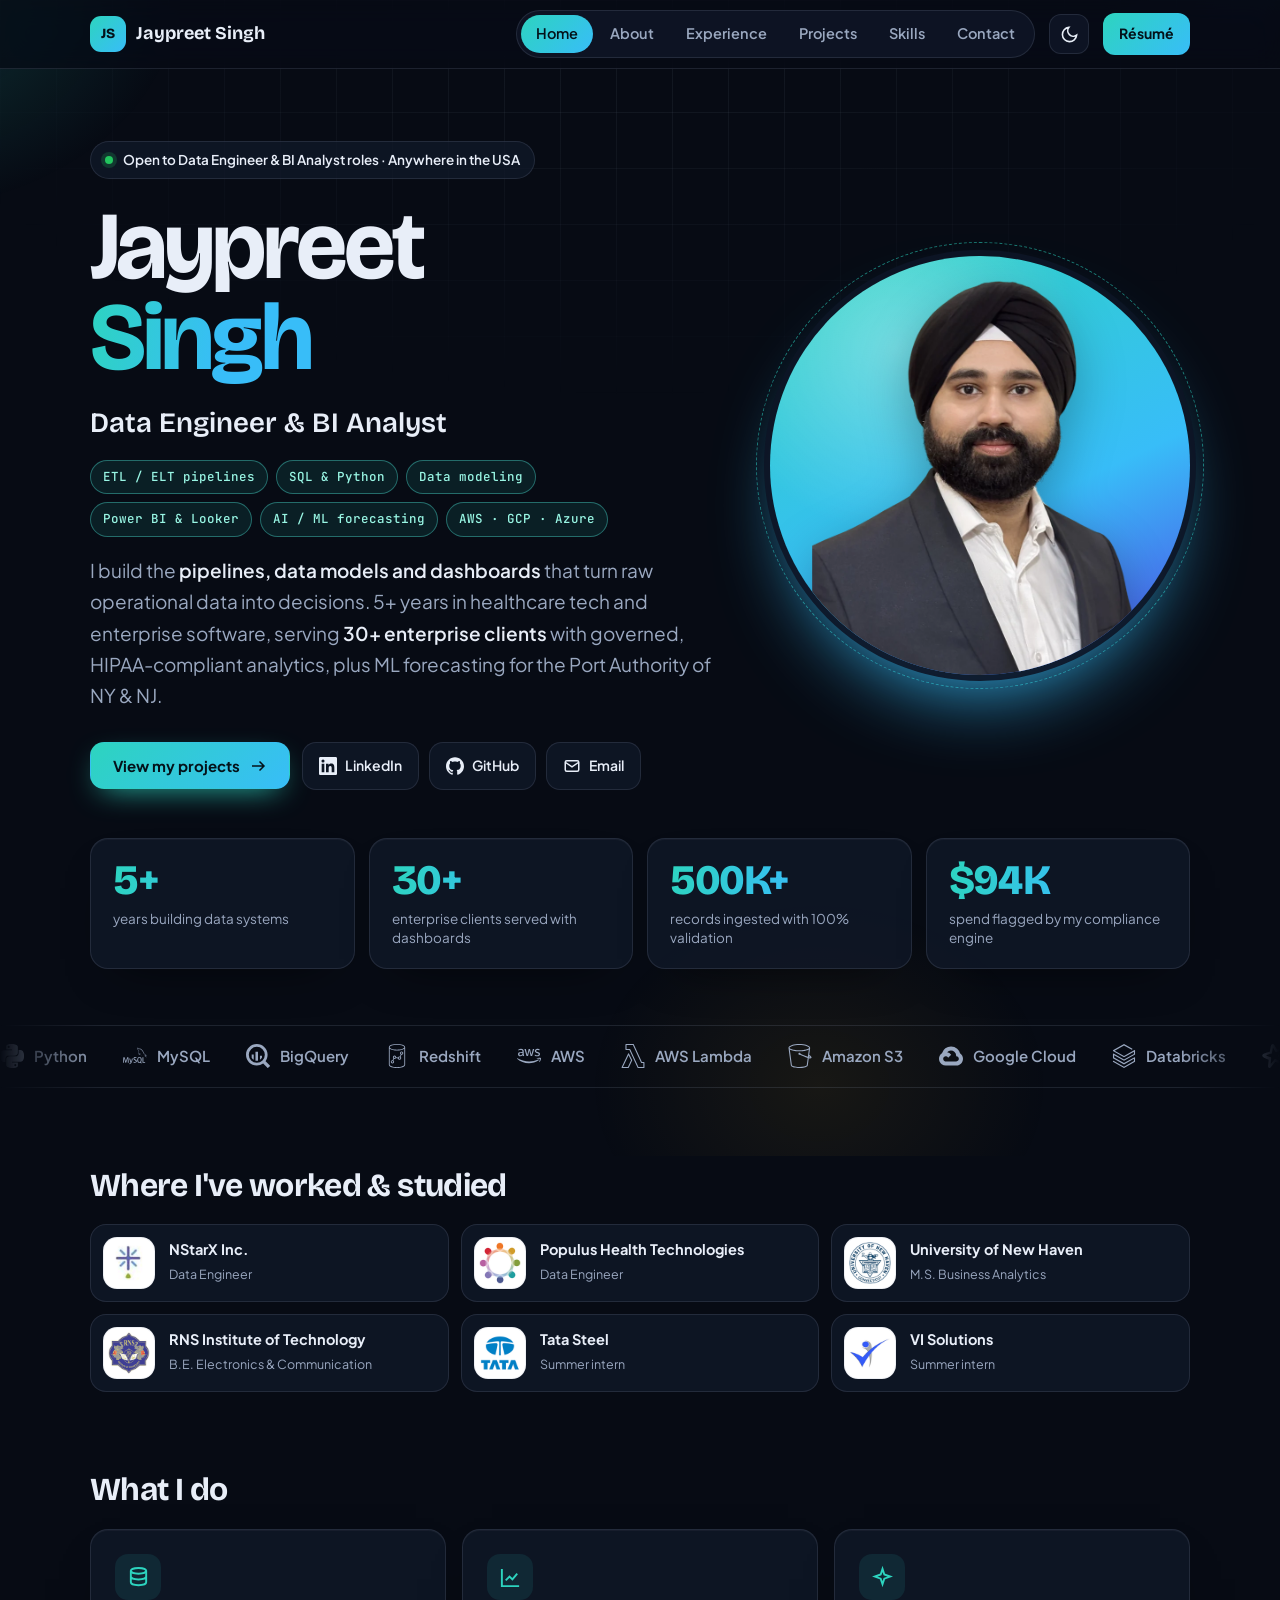
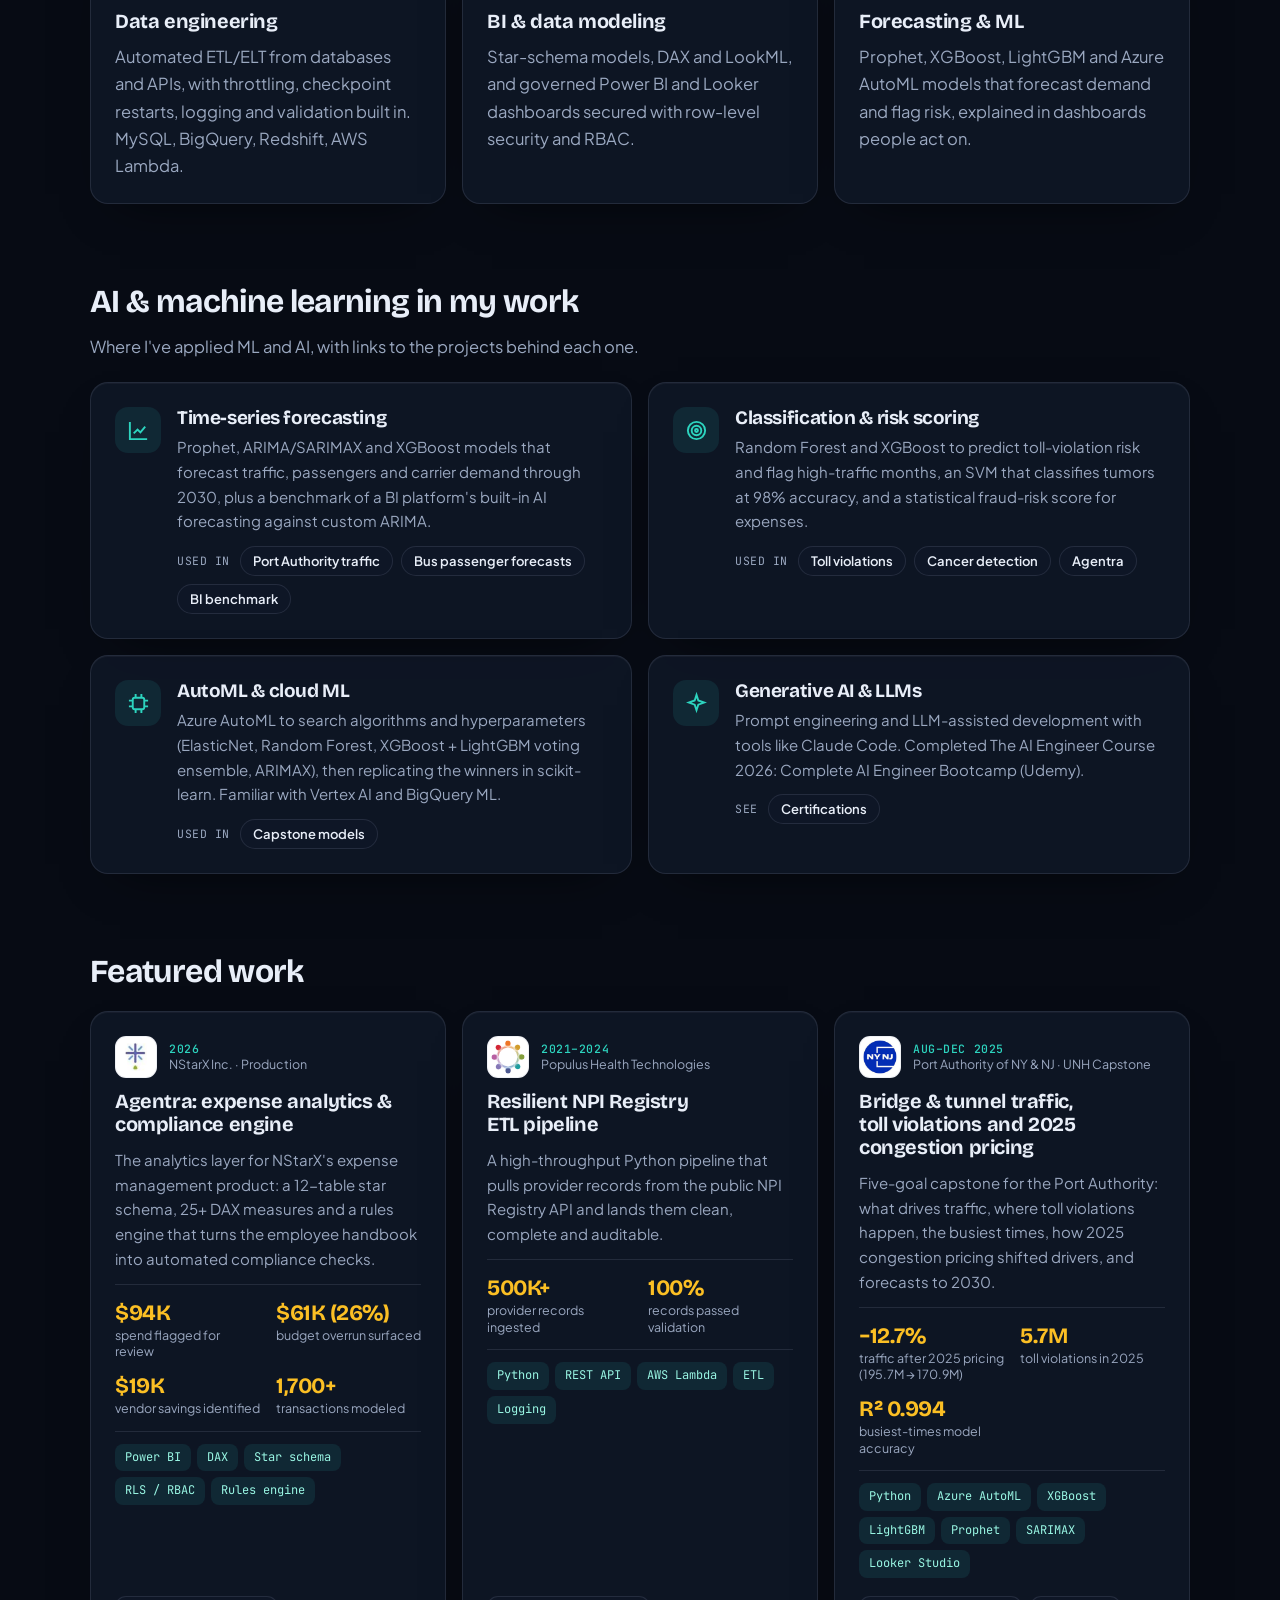
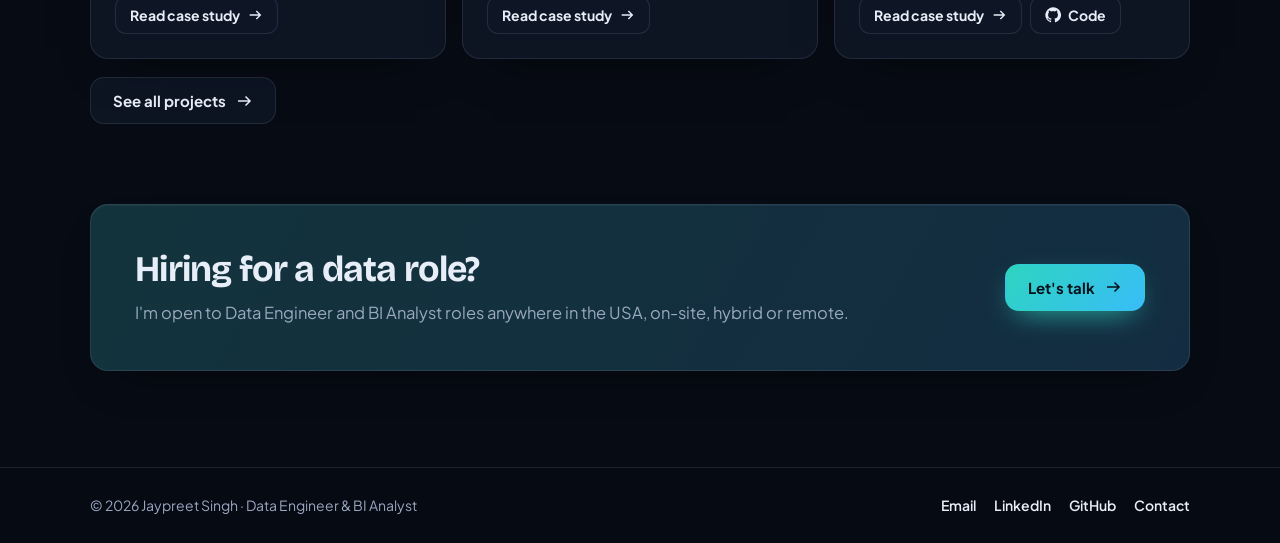
==== index.html @ 6517eae9 "Add files via upload" ====
<!DOCTYPE html>
<html lang="en" data-theme="dark">
<head>
<meta charset="utf-8">
<meta name="viewport" content="width=device-width, initial-scale=1">
<title>Jaypreet Singh | Data Engineer &amp; BI Analyst</title>
<meta name="description" content="Jaypreet Singh: Data Engineer and BI Analyst in the New York City area. ETL pipelines, star-schema data models, Power BI and Looker dashboards, and ML forecasting.">
<meta property="og:title" content="Jaypreet Singh | Data Engineer & BI Analyst">
<meta property="og:description" content="Pipelines, data models and dashboards that turn raw data into decisions.">
<meta property="og:type" content="website">
<meta property="og:image" content="assets/og-image.jpg">
<meta name="theme-color" content="#070B14">
<link rel="icon" type="image/png" href="assets/favicon.png">
<link rel="preconnect" href="https://fonts.googleapis.com">
<link rel="preconnect" href="https://fonts.gstatic.com" crossorigin>
<link href="https://fonts.googleapis.com/css2?family=Bricolage+Grotesque:opsz,wght@12..96,500;12..96,600;12..96,700;12..96,800&family=Plus+Jakarta+Sans:wght@400;500;600;700&family=JetBrains+Mono:wght@400;500&display=swap" rel="stylesheet">
<link rel="stylesheet" href="css/style.css">
<script>try{var t=localStorage.getItem("theme");if(t)document.documentElement.setAttribute("data-theme",t);}catch(e){}</script>
</head>
<body>

<header class="topbar">
  <div class="wrap">
    <a class="brand" href="#home" aria-label="Jaypreet Singh, home"><span class="mark">JS</span><span class="name">Jaypreet Singh</span></a>
    <nav aria-label="Main">
      <ul class="tabs" id="tabs">
        <li><a href="#home">Home</a></li>
        <li><a href="#about">About</a></li>
        <li><a href="#experience">Experience</a></li>
        <li><a href="#projects">Projects</a></li>
        <li><a href="#skills">Skills</a></li>
        <li><a href="#contact">Contact</a></li>
      </ul>
    </nav>
    <button class="icon-btn theme-toggle" id="theme-toggle" type="button" aria-label="Switch theme">
      <svg class="sun" viewBox="0 0 24 24" fill="none" stroke="currentColor" stroke-width="2" aria-hidden="true"><circle cx="12" cy="12" r="4"/><path d="M12 2v2M12 20v2M4.9 4.9l1.4 1.4M17.7 17.7l1.4 1.4M2 12h2M20 12h2M4.9 19.1l1.4-1.4M17.7 6.3l1.4-1.4"/></svg>
      <svg class="moon" viewBox="0 0 24 24" fill="none" stroke="currentColor" stroke-width="2" aria-hidden="true"><path d="M21 12.8A9 9 0 1 1 11.2 3a7 7 0 0 0 9.8 9.8z"/></svg>
    </button>
    <details class="resume-menu">
      <summary>Résumé</summary>
      <div class="menu">
        <a href="assets/Jaypreet_Singh_Data_Engineer_Resume.pdf" target="_blank" rel="noopener"><svg width="20" height="20" viewBox="0 0 24 24" fill="none" stroke="currentColor" stroke-width="2" aria-hidden="true"><path d="M14 3H6a2 2 0 0 0-2 2v14a2 2 0 0 0 2 2h12a2 2 0 0 0 2-2V9z"/><path d="M14 3v6h6"/></svg><span>Data Engineer résumé<small>PDF · engineering focus</small></span></a>
        <a href="assets/Jaypreet_Singh_Data_Analyst_Resume.pdf" target="_blank" rel="noopener"><svg width="20" height="20" viewBox="0 0 24 24" fill="none" stroke="currentColor" stroke-width="2" aria-hidden="true"><path d="M14 3H6a2 2 0 0 0-2 2v14a2 2 0 0 0 2 2h12a2 2 0 0 0 2-2V9z"/><path d="M14 3v6h6"/></svg><span>Data Analyst résumé<small>PDF · analytics &amp; BI focus</small></span></a>
      </div>
    </details>
    <button class="icon-btn menu-toggle" id="menu-toggle" type="button" aria-expanded="false" aria-controls="tabs" aria-label="Open menu">
      <svg viewBox="0 0 24 24" fill="none" stroke="currentColor" stroke-width="2" aria-hidden="true"><path d="M4 7h16M4 12h16M4 17h16"/></svg>
    </button>
  </div>
</header>

<main>
<!-- ======================= HOME ======================= -->
<section class="view" id="view-home" data-view="home" aria-label="Home">
  <div class="wrap hero">
    <div class="hero-grid">
      <div>
        <span class="status"><i aria-hidden="true"></i>Open to Data Engineer &amp; BI Analyst roles · Anywhere in the USA</span>
        <h1>Jaypreet<br><span class="grad">Singh</span></h1>
        <div class="role">Data Engineer &amp; BI Analyst</div>
        <ul class="hero-skills" aria-label="Core skills">
          <li>ETL / ELT pipelines</li><li>SQL &amp; Python</li><li>Data modeling</li><li>Power BI &amp; Looker</li><li>AI / ML forecasting</li><li>AWS · GCP · Azure</li>
        </ul>
        <p class="lede">I build the <strong>pipelines, data models and dashboards</strong> that turn raw operational data into decisions. 5+ years in healthcare tech and enterprise software, serving <strong>30+ enterprise clients</strong> with governed, HIPAA-compliant analytics, plus ML forecasting for the Port Authority of NY &amp; NJ.</p>
        <div class="hero-actions">
          <a class="btn btn-primary" href="#projects">View my projects <svg viewBox="0 0 24 24" fill="none" stroke="currentColor" stroke-width="2" aria-hidden="true"><path d="M4 12h16M14 6l6 6-6 6"/></svg></a>
          <div class="socials" aria-label="Profiles">
            <a href="https://www.linkedin.com/in/jaypreet-singh/" target="_blank" rel="noopener" aria-label="LinkedIn"><svg viewBox="0 0 24 24" fill="currentColor" aria-hidden="true"><path d="M20.45 20.45h-3.56v-5.57c0-1.33-.02-3.04-1.85-3.04-1.85 0-2.13 1.45-2.13 2.94v5.67H9.35V9h3.41v1.56h.05c.48-.9 1.64-1.85 3.37-1.85 3.6 0 4.27 2.37 4.27 5.46v6.28zM5.34 7.43a2.06 2.06 0 1 1 0-4.13 2.06 2.06 0 0 1 0 4.13zM7.12 20.45H3.56V9h3.56v11.45zM22.22 0H1.77C.79 0 0 .77 0 1.73v20.54C0 23.23.79 24 1.77 24h20.45c.98 0 1.78-.77 1.78-1.73V1.73C24 .77 23.2 0 22.22 0z"/></svg><span>LinkedIn</span></a>
            <a href="https://github.com/jaypreet-singh" target="_blank" rel="noopener" aria-label="GitHub"><svg fill="currentColor" aria-hidden="true" role="img" viewBox="0 0 24 24" xmlns="http://www.w3.org/2000/svg"><path d="M12 .297c-6.63 0-12 5.373-12 12 0 5.303 3.438 9.8 8.205 11.385.6.113.82-.258.82-.577 0-.285-.01-1.04-.015-2.04-3.338.724-4.042-1.61-4.042-1.61C4.422 18.07 3.633 17.7 3.633 17.7c-1.087-.744.084-.729.084-.729 1.205.084 1.838 1.236 1.838 1.236 1.07 1.835 2.809 1.305 3.495.998.108-.776.417-1.305.76-1.605-2.665-.3-5.466-1.332-5.466-5.93 0-1.31.465-2.38 1.235-3.22-.135-.303-.54-1.523.105-3.176 0 0 1.005-.322 3.3 1.23.96-.267 1.98-.399 3-.405 1.02.006 2.04.138 3 .405 2.28-1.552 3.285-1.23 3.285-1.23.645 1.653.24 2.873.12 3.176.765.84 1.23 1.91 1.23 3.22 0 4.61-2.805 5.625-5.475 5.92.42.36.81 1.096.81 2.22 0 1.606-.015 2.896-.015 3.286 0 .315.21.69.825.57C20.565 22.092 24 17.592 24 12.297c0-6.627-5.373-12-12-12"/></svg><span>GitHub</span></a>
            <a href="mailto:s.jaypreet@gmail.com" aria-label="Email"><svg viewBox="0 0 24 24" fill="none" stroke="currentColor" stroke-width="2" aria-hidden="true"><rect x="3" y="5" width="18" height="14" rx="2"/><path d="m3 7 9 6 9-6"/></svg><span>Email</span></a>
          </div>
        </div>
      </div>
      <div class="portrait">
        <div class="ring" aria-hidden="true"></div>
        <div class="disc"><img src="assets/jaypreet-singh.webp" alt="Jaypreet Singh" width="760" height="895"></div>
      </div>
    </div>

    <div class="kpis">
      <div class="card kpi"><b class="grad">5+</b><span>years building data systems</span></div>
      <div class="card kpi"><b class="grad">30+</b><span>enterprise clients served with dashboards</span></div>
      <div class="card kpi"><b class="grad">500K+</b><span>records ingested with 100% validation</span></div>
      <div class="card kpi"><b class="grad">$94K</b><span>spend flagged by my compliance engine</span></div>
    </div>
  </div>

  <div class="marquee" aria-label="Tools I use">
    <div class="marquee-track"><span class="tech"><svg aria-hidden="true" role="img" viewBox="0 0 24 24" xmlns="http://www.w3.org/2000/svg"><path d="M14.25.18l.9.2.73.26.59.3.45.32.34.34.25.34.16.33.1.3.04.26.02.2-.01.13V8.5l-.05.63-.13.55-.21.46-.26.38-.3.31-.33.25-.35.19-.35.14-.33.1-.3.07-.26.04-.21.02H8.77l-.69.05-.59.14-.5.22-.41.27-.33.32-.27.35-.2.36-.15.37-.1.35-.07.32-.04.27-.02.21v3.06H3.17l-.21-.03-.28-.07-.32-.12-.35-.18-.36-.26-.36-.36-.35-.46-.32-.59-.28-.73-.21-.88-.14-1.05-.05-1.23.06-1.22.16-1.04.24-.87.32-.71.36-.57.4-.44.42-.33.42-.24.4-.16.36-.1.32-.05.24-.01h.16l.06.01h8.16v-.83H6.18l-.01-2.75-.02-.37.05-.34.11-.31.17-.28.25-.26.31-.23.38-.2.44-.18.51-.15.58-.12.64-.1.71-.06.77-.04.84-.02 1.27.05zm-6.3 1.98l-.23.33-.08.41.08.41.23.34.33.22.41.09.41-.09.33-.22.23-.34.08-.41-.08-.41-.23-.33-.33-.22-.41-.09-.41.09zm13.09 3.95l.28.06.32.12.35.18.36.27.36.35.35.47.32.59.28.73.21.88.14 1.04.05 1.23-.06 1.23-.16 1.04-.24.86-.32.71-.36.57-.4.45-.42.33-.42.24-.4.16-.36.09-.32.05-.24.02-.16-.01h-8.22v.82h5.84l.01 2.76.02.36-.05.34-.11.31-.17.29-.25.25-.31.24-.38.2-.44.17-.51.15-.58.13-.64.09-.71.07-.77.04-.84.01-1.27-.04-1.07-.14-.9-.2-.73-.25-.59-.3-.45-.33-.34-.34-.25-.34-.16-.33-.1-.3-.04-.25-.02-.2.01-.13v-5.34l.05-.64.13-.54.21-.46.26-.38.3-.32.33-.24.35-.2.35-.14.33-.1.3-.06.26-.04.21-.02.13-.01h5.84l.69-.05.59-.14.5-.21.41-.28.33-.32.27-.35.2-.36.15-.36.1-.35.07-.32.04-.28.02-.21V6.07h2.09l.14.01zm-6.47 14.25l-.23.33-.08.41.08.41.23.33.33.23.41.08.41-.08.33-.23.23-.33.08-.41-.08-.41-.23-.33-.33-.23-.41-.08-.41.08z"/></svg>Python</span><span class="tech"><svg aria-hidden="true" role="img" viewBox="0 0 24 24" xmlns="http://www.w3.org/2000/svg"><path d="M16.405 5.501c-.115 0-.193.014-.274.033v.013h.014c.054.104.146.18.214.273.054.107.1.214.154.32l.014-.015c.094-.066.14-.172.14-.333-.04-.047-.046-.094-.08-.14-.04-.067-.126-.1-.18-.153zM5.77 18.695h-.927a50.854 50.854 0 00-.27-4.41h-.008l-1.41 4.41H2.45l-1.4-4.41h-.01a72.892 72.892 0 00-.195 4.41H0c.055-1.966.192-3.81.41-5.53h1.15l1.335 4.064h.008l1.347-4.064h1.095c.242 2.015.384 3.86.428 5.53zm4.017-4.08c-.378 2.045-.876 3.533-1.492 4.46-.482.716-1.01 1.073-1.583 1.073-.153 0-.34-.046-.566-.138v-.494c.11.017.24.026.386.026.268 0 .483-.075.647-.222.197-.18.295-.382.295-.605 0-.155-.077-.47-.23-.944L6.23 14.615h.91l.727 2.36c.164.536.233.91.205 1.123.4-1.064.678-2.227.835-3.483zm12.325 4.08h-2.63v-5.53h.885v4.85h1.745zm-3.32.135l-1.016-.5c.09-.076.177-.158.255-.25.433-.506.648-1.258.648-2.253 0-1.83-.718-2.746-2.155-2.746-.704 0-1.254.232-1.65.697-.43.508-.646 1.256-.646 2.245 0 .972.19 1.686.574 2.14.35.41.877.615 1.583.615.264 0 .506-.033.725-.098l1.325.772.36-.622zM15.5 17.588c-.225-.36-.337-.94-.337-1.736 0-1.393.424-2.09 1.27-2.09.443 0 .77.167.977.5.224.362.336.936.336 1.723 0 1.404-.424 2.108-1.27 2.108-.445 0-.77-.167-.978-.5zm-1.658-.425c0 .47-.172.856-.516 1.156-.344.3-.803.45-1.384.45-.543 0-1.064-.172-1.573-.515l.237-.476c.438.22.833.328 1.19.328.332 0 .593-.073.783-.22a.754.754 0 00.3-.615c0-.33-.23-.61-.648-.845-.388-.213-1.163-.657-1.163-.657-.422-.307-.632-.636-.632-1.177 0-.45.157-.81.47-1.085.315-.278.72-.415 1.22-.415.512 0 .98.136 1.4.41l-.213.476a2.726 2.726 0 00-1.064-.23c-.283 0-.502.068-.654.206a.685.685 0 00-.248.524c0 .328.234.61.666.85.393.215 1.187.67 1.187.67.433.305.648.63.648 1.168zm9.382-5.852c-.535-.014-.95.04-1.297.188-.1.04-.26.04-.274.167.055.053.063.14.11.214.08.134.218.313.346.407.14.11.28.216.427.31.26.16.555.255.81.416.145.094.293.213.44.313.073.05.12.14.214.172v-.02c-.046-.06-.06-.147-.105-.214-.067-.067-.134-.127-.2-.193a3.223 3.223 0 00-.695-.675c-.214-.146-.682-.35-.77-.595l-.013-.014c.146-.013.32-.066.46-.106.227-.06.435-.047.67-.106.106-.027.213-.06.32-.094v-.06c-.12-.12-.21-.283-.334-.395a8.867 8.867 0 00-1.104-.823c-.21-.134-.476-.22-.697-.334-.08-.04-.214-.06-.26-.127-.12-.146-.19-.34-.275-.514a17.69 17.69 0 01-.547-1.163c-.12-.262-.193-.523-.34-.763-.69-1.137-1.437-1.826-2.586-2.5-.247-.14-.543-.2-.856-.274-.167-.008-.334-.02-.5-.027-.11-.047-.216-.174-.31-.235-.38-.24-1.364-.76-1.644-.072-.18.434.267.862.422 1.082.115.153.26.328.34.5.047.116.06.235.107.356.106.294.207.622.347.897.073.14.153.287.247.413.054.073.146.107.167.227-.094.136-.1.334-.154.5-.24.757-.146 1.693.194 2.25.107.166.362.534.703.393.3-.12.234-.5.32-.835.02-.08.007-.133.048-.187v.015c.094.188.188.367.274.555.206.328.566.668.867.895.16.12.287.328.487.402v-.02h-.015c-.043-.058-.1-.086-.154-.133a3.445 3.445 0 01-.35-.4 8.76 8.76 0 01-.747-1.218c-.11-.21-.202-.436-.29-.643-.04-.08-.04-.2-.107-.24-.1.146-.247.273-.32.453-.127.288-.14.642-.188 1.01-.027.007-.014 0-.027.014-.214-.052-.287-.274-.367-.46-.2-.475-.233-1.238-.06-1.785.047-.14.247-.582.167-.716-.042-.127-.174-.2-.247-.303a2.478 2.478 0 01-.24-.427c-.16-.374-.24-.788-.414-1.162-.08-.173-.22-.354-.334-.513-.127-.18-.267-.307-.368-.52-.033-.073-.08-.194-.027-.274.014-.054.042-.075.094-.09.088-.072.335.022.422.062.247.1.455.194.662.334.094.066.195.193.315.226h.14c.214.047.455.014.655.073.355.114.675.28.962.46a5.953 5.953 0 012.085 2.286c.08.154.115.295.188.455.14.33.313.663.455.982.14.315.275.636.476.897.1.14.502.213.682.286.133.06.34.115.46.188.23.14.454.3.67.454.11.076.443.243.463.378z"/></svg>MySQL</span><span class="tech"><svg aria-hidden="true" role="img" viewBox="0 0 24 24" xmlns="http://www.w3.org/2000/svg"><path d="M5.676 10.595h2.052v5.244a5.892 5.892 0 0 1-2.052-2.088v-3.156zm18.179 10.836a.504.504 0 0 1 0 .708l-1.716 1.716a.504.504 0 0 1-.708 0l-4.248-4.248a.206.206 0 0 1-.007-.007c-.02-.02-.028-.045-.043-.066a10.736 10.736 0 0 1-6.334 2.065C4.835 21.599 0 16.764 0 10.799S4.835 0 10.8 0s10.799 4.835 10.799 10.8c0 2.369-.772 4.553-2.066 6.333.025.017.052.028.074.05l4.248 4.248zm-5.028-10.632a8.015 8.015 0 1 0-8.028 8.028h.024a8.016 8.016 0 0 0 8.004-8.028zm-4.86 4.98a6.002 6.002 0 0 0 2.04-2.184v-1.764h-2.04v3.948zm-4.5.948c.442.057.887.08 1.332.072.4.025.8.025 1.2 0V7.692H9.468v9.035z"/></svg>BigQuery</span><span class="tech"><svg aria-hidden="true" role="img" viewBox="0 0 24 24" xmlns="http://www.w3.org/2000/svg"><path d="M16.639 9.932a.822.822 0 0 1-.822-.82.823.823 0 0 1 1.645 0c0 .452-.37.82-.823.82m-2.086 4.994a.823.823 0 0 1-.822-.822.822.822 0 0 1 1.645 0 .822.822 0 0 1-.823.822m-5.004-.833a.822.822 0 1 1 .002-1.644.822.822 0 0 1-.002 1.644m-2.083 4.578a.823.823 0 0 1-.823-.82.823.823 0 0 1 1.645 0c0 .452-.37.82-.822.82m9.173-11.236a1.68 1.68 0 0 0-1.68 1.676c0 .566.285 1.066.718 1.37l-.782 1.982a1.674 1.674 0 0 0-1.923 1.104l-1.753-.398a1.675 1.675 0 0 0-3.348.103c0 .432.169.823.438 1.12l-.764 1.79c-.028-.001-.053-.008-.08-.008a1.68 1.68 0 0 0-1.68 1.676 1.68 1.68 0 0 0 3.36 0c0-.593-.312-1.112-.778-1.41l.674-1.579c.161.052.33.088.508.088.661 0 1.228-.386 1.502-.94l1.856.42a1.68 1.68 0 0 0 3.327-.325c0-.5-.224-.943-.574-1.25l.822-2.083c.053.005.104.016.157.016a1.68 1.68 0 0 0 1.68-1.676 1.68 1.68 0 0 0-1.68-1.676M12 23.145c-4.17 0-7.286-1.252-7.286-2.37V4.79C6.14 5.938 9.131 6.547 12 6.547c2.869 0 5.86-.609 7.286-1.756v15.983c0 1.12-3.116 2.37-7.286 2.37M12 .856c4.293 0 7.286 1.274 7.286 2.419 0 1.143-2.993 2.418-7.286 2.418-4.293 0-7.286-1.275-7.286-2.418C4.714 2.129 7.707.855 12 .855m8.143 2.419C20.143 1.147 15.947 0 12 0 8.052 0 3.857 1.147 3.857 3.274l.002.01h-.002v17.49C3.857 22.87 8.052 24 12 24c3.947 0 8.143-1.13 8.143-3.226V3.284h-.002l.002-.01"/></svg>Redshift</span><span class="tech"><svg aria-hidden="true" role="img" viewBox="0 0 24 24" xmlns="http://www.w3.org/2000/svg"><path d="M6.763 10.036c0 .296.032.535.088.71.064.176.144.368.256.576.04.063.056.127.056.183 0 .08-.048.16-.152.24l-.503.335a.383.383 0 0 1-.208.072c-.08 0-.16-.04-.239-.112a2.47 2.47 0 0 1-.287-.375 6.18 6.18 0 0 1-.248-.471c-.622.734-1.405 1.101-2.347 1.101-.67 0-1.205-.191-1.596-.574-.391-.384-.59-.894-.59-1.533 0-.678.239-1.23.726-1.644.487-.415 1.133-.623 1.955-.623.272 0 .551.024.846.064.296.04.6.104.918.176v-.583c0-.607-.127-1.03-.375-1.277-.255-.248-.686-.367-1.3-.367-.28 0-.568.031-.863.103-.295.072-.583.16-.862.272a2.287 2.287 0 0 1-.28.104.488.488 0 0 1-.127.023c-.112 0-.168-.08-.168-.247v-.391c0-.128.016-.224.056-.28a.597.597 0 0 1 .224-.167c.279-.144.614-.264 1.005-.36a4.84 4.84 0 0 1 1.246-.151c.95 0 1.644.216 2.091.647.439.43.662 1.085.662 1.963v2.586zm-3.24 1.214c.263 0 .534-.048.822-.144.287-.096.543-.271.758-.51.128-.152.224-.32.272-.512.047-.191.08-.423.08-.694v-.335a6.66 6.66 0 0 0-.735-.136 6.02 6.02 0 0 0-.75-.048c-.535 0-.926.104-1.19.32-.263.215-.39.518-.39.917 0 .375.095.655.295.846.191.2.47.296.838.296zm6.41.862c-.144 0-.24-.024-.304-.08-.064-.048-.12-.16-.168-.311L7.586 5.55a1.398 1.398 0 0 1-.072-.32c0-.128.064-.2.191-.2h.783c.151 0 .255.025.31.08.065.048.113.16.16.312l1.342 5.284 1.245-5.284c.04-.16.088-.264.151-.312a.549.549 0 0 1 .32-.08h.638c.152 0 .256.025.32.08.063.048.12.16.151.312l1.261 5.348 1.381-5.348c.048-.16.104-.264.16-.312a.52.52 0 0 1 .311-.08h.743c.127 0 .2.065.2.2 0 .04-.009.08-.017.128a1.137 1.137 0 0 1-.056.2l-1.923 6.17c-.048.16-.104.263-.168.311a.51.51 0 0 1-.303.08h-.687c-.151 0-.255-.024-.32-.08-.063-.056-.119-.16-.15-.32l-1.238-5.148-1.23 5.14c-.04.16-.087.264-.15.32-.065.056-.177.08-.32.08zm10.256.215c-.415 0-.83-.048-1.229-.143-.399-.096-.71-.2-.918-.32-.128-.071-.215-.151-.247-.223a.563.563 0 0 1-.048-.224v-.407c0-.167.064-.247.183-.247.048 0 .096.008.144.024.048.016.12.048.2.08.271.12.566.215.878.279.319.064.63.096.95.096.502 0 .894-.088 1.165-.264a.86.86 0 0 0 .415-.758.777.777 0 0 0-.215-.559c-.144-.151-.416-.287-.807-.415l-1.157-.36c-.583-.183-1.014-.454-1.277-.813a1.902 1.902 0 0 1-.4-1.158c0-.335.073-.63.216-.886.144-.255.335-.479.575-.654.24-.184.51-.32.83-.415.32-.096.655-.136 1.006-.136.175 0 .359.008.535.032.183.024.35.056.518.088.16.04.312.08.455.127.144.048.256.096.336.144a.69.69 0 0 1 .24.2.43.43 0 0 1 .071.263v.375c0 .168-.064.256-.184.256a.83.83 0 0 1-.303-.096 3.652 3.652 0 0 0-1.532-.311c-.455 0-.815.071-1.062.223-.248.152-.375.383-.375.71 0 .224.08.416.24.567.159.152.454.304.877.44l1.134.358c.574.184.99.44 1.237.767.247.327.367.702.367 1.117 0 .343-.072.655-.207.926-.144.272-.336.511-.583.703-.248.2-.543.343-.886.447-.36.111-.734.167-1.142.167zM21.698 16.207c-2.626 1.94-6.442 2.969-9.722 2.969-4.598 0-8.74-1.7-11.87-4.526-.247-.223-.024-.527.272-.351 3.384 1.963 7.559 3.153 11.877 3.153 2.914 0 6.114-.607 9.06-1.852.439-.2.814.287.383.607zM22.792 14.961c-.336-.43-2.22-.207-3.074-.103-.255.032-.295-.192-.063-.36 1.5-1.053 3.967-.75 4.254-.399.287.36-.08 2.826-1.485 4.007-.215.184-.423.088-.327-.151.32-.79 1.03-2.57.695-2.994z"/></svg>AWS</span><span class="tech"><svg aria-hidden="true" role="img" viewBox="0 0 24 24" xmlns="http://www.w3.org/2000/svg"><path d="M4.9855 0c-.2941.0031-.5335.2466-.534.5482L4.446 5.456c0 .1451.06.2835.159.3891a.5322.5322 0 0 0 .3806.1562h3.4282l8.197 17.6805a.5365.5365 0 0 0 .4885.3181h5.811c.2969 0 .5426-.2448.5426-.5482V18.544c0-.3035-.2392-.5482-.5425-.5482h-2.0138L12.7394.3153C12.647.124 12.4564 0 12.2452 0h-7.254Zm.5397 1.0907h6.3678l8.16 17.6804a.5365.5365 0 0 0 .4885.3181h1.8178v3.8173H17.437L9.2402 5.226a.536.536 0 0 0-.4885-.318H5.5223Zm2.0137 8.2366c-.2098.0011-.3937.1193-.4857.3096L.6002 23.2133a.5506.5506 0 0 0 .0313.5282.5334.5334 0 0 0 .4544.25h6.169a.5468.5468 0 0 0 .497-.3096l3.38-7.166a.5405.5405 0 0 0-.0029-.4686L8.036 9.637a.5468.5468 0 0 0-.4942-.3096Zm.0057 1.8036 2.488 5.1522-3.1214 6.6206H1.9465Z"/></svg>AWS Lambda</span><span class="tech"><svg aria-hidden="true" role="img" viewBox="0 0 24 24" xmlns="http://www.w3.org/2000/svg"><path d="M20.913 13.147l.12-.895c.947.576 1.258.922 1.354 1.071-.16.031-.562.046-1.474-.176zm-2.174 7.988a.547.547 0 0 0-.005.073c0 .084-.207.405-1.124.768a10.28 10.28 0 0 1-1.438.432c-1.405.325-3.128.504-4.853.504-4.612 0-7.412-1.184-7.412-1.704a.547.547 0 0 0-.005-.073L1.81 5.602c.135.078.28.154.432.227.042.02.086.038.128.057.134.062.272.122.417.18l.179.069c.154.058.314.114.478.168.043.013.084.029.13.043.207.065.423.127.646.187l.176.044c.175.044.353.087.534.127a23.414 23.414 0 0 0 .843.17l.121.023c.252.045.508.085.768.122.071.011.144.02.216.03.2.027.4.053.604.077l.24.027c.245.026.49.05.74.07l.081.009c.275.022.552.04.83.056l.233.012c.21.01.422.018.633.025a33.088 33.088 0 0 0 2.795-.026l.232-.011c.278-.016.555-.034.83-.056l.08-.008c.25-.02.497-.045.742-.072l.238-.026c.205-.024.408-.05.609-.077.07-.01.141-.019.211-.03.261-.037.519-.078.772-.122l.111-.02c.215-.04.427-.082.634-.125l.212-.047c.186-.041.368-.085.546-.13l.166-.042c.225-.06.444-.122.654-.189.04-.012.077-.026.115-.038a10.6 10.6 0 0 0 .493-.173c.058-.021.114-.044.17-.066.15-.06.293-.12.43-.185.038-.017.079-.034.116-.052.153-.073.3-.15.436-.228l-.976 7.245c-2.488-.78-5.805-2.292-7.311-3a1.09 1.09 0 0 0-1.088-1.085c-.6 0-1.088.489-1.088 1.088 0 .6.488 1.089 1.088 1.089.196 0 .378-.056.537-.148 1.72.812 5.144 2.367 7.715 3.15zm-7.42-20.047c5.677 0 9.676 1.759 9.75 2.736l-.014.113c-.01.033-.031.067-.048.101-.015.028-.026.057-.047.087-.024.033-.058.068-.09.102-.028.03-.051.06-.084.09-.038.035-.087.07-.133.105-.04.03-.074.06-.119.091-.053.036-.116.071-.177.107-.05.03-.095.06-.15.09-.068.036-.147.073-.222.11-.059.028-.114.057-.177.085-.084.038-.177.074-.268.111-.068.027-.13.054-.203.082-.097.036-.205.072-.31.107-.075.026-.148.053-.228.079-.111.035-.233.069-.35.103-.085.024-.165.05-.253.073-.124.034-.258.065-.389.098-.093.022-.181.046-.278.068-.139.032-.287.061-.433.091-.098.02-.191.041-.293.06-.155.03-.32.057-.482.084-.1.018-.198.036-.302.052-.166.026-.342.048-.515.072-.11.014-.213.03-.325.044-.181.023-.372.041-.56.06-.11.012-.218.025-.332.036-.188.016-.386.029-.58.043-.122.009-.24.02-.364.028-.207.012-.422.02-.635.028-.12.005-.234.012-.354.016a35.605 35.605 0 0 1-2.069 0c-.12-.004-.234-.011-.352-.016-.214-.008-.43-.016-.637-.028-.122-.008-.238-.02-.36-.027-.195-.015-.394-.028-.584-.044-.11-.01-.215-.024-.324-.035-.19-.02-.384-.038-.568-.06l-.315-.044c-.176-.024-.355-.046-.525-.073-.1-.015-.192-.033-.29-.05-.167-.028-.335-.055-.494-.086-.096-.018-.183-.038-.276-.056-.151-.032-.305-.062-.45-.095-.09-.02-.173-.043-.26-.064-.138-.034-.277-.067-.407-.102-.082-.022-.157-.046-.235-.069a11.75 11.75 0 0 1-.368-.108c-.075-.024-.141-.049-.213-.073-.11-.037-.223-.075-.325-.113-.067-.025-.125-.051-.188-.077-.096-.038-.195-.076-.282-.115-.06-.027-.11-.054-.166-.08-.08-.039-.162-.077-.233-.116-.052-.028-.094-.055-.142-.084-.063-.038-.13-.075-.185-.113-.043-.029-.075-.058-.113-.086-.048-.037-.098-.073-.139-.11-.032-.029-.054-.057-.08-.087-.033-.035-.069-.07-.093-.104-.02-.03-.031-.058-.046-.086-.018-.035-.039-.068-.049-.102l-.015-.113c.076-.977 4.074-2.736 9.748-2.736zm12.182 12.124c-.118-.628-.84-1.291-2.31-2.128l.963-7.16a.531.531 0 0 0 .005-.073C22.16 1.581 16.447 0 11.32 0 6.194 0 .482 1.581.482 3.851a.58.58 0 0 0 .005.072L2.819 21.25c.071 2.002 5.236 2.75 8.5 2.75 1.805 0 3.615-.188 5.098-.531.598-.138 1.133-.3 1.592-.48 1.18-.467 1.789-1.053 1.813-1.739l.945-7.018c.557.131 1.016.197 1.389.197.54 0 .902-.137 1.134-.413a.956.956 0 0 0 .21-.804Z"/></svg>Amazon S3</span><span class="tech"><svg aria-hidden="true" role="img" viewBox="0 0 24 24" xmlns="http://www.w3.org/2000/svg"><path d="M12.19 2.38a9.344 9.344 0 0 0-9.234 6.893c.053-.02-.055.013 0 0-3.875 2.551-3.922 8.11-.247 10.941l.006-.007-.007.03a6.717 6.717 0 0 0 4.077 1.356h5.173l.03.03h5.192c6.687.053 9.376-8.605 3.835-12.35a9.365 9.365 0 0 0-2.821-4.552l-.043.043.006-.05A9.344 9.344 0 0 0 12.19 2.38zm-.358 4.146c1.244-.04 2.518.368 3.486 1.15a5.186 5.186 0 0 1 1.862 4.078v.518c3.53-.07 3.53 5.262 0 5.193h-5.193l-.008.009v-.04H6.785a2.59 2.59 0 0 1-1.067-.23h.001a2.597 2.597 0 1 1 3.437-3.437l3.013-3.012A6.747 6.747 0 0 0 8.11 8.24c.018-.01.04-.026.054-.023a5.186 5.186 0 0 1 3.67-1.69z"/></svg>Google Cloud</span><span class="tech"><svg aria-hidden="true" role="img" viewBox="0 0 24 24" xmlns="http://www.w3.org/2000/svg"><path d="M.95 14.184L12 20.403l9.919-5.55v2.21L12 22.662l-10.484-5.96-.565.308v.77L12 24l11.05-6.218v-4.317l-.515-.309L12 19.118l-9.867-5.653v-2.21L12 16.805l11.05-6.218V6.32l-.515-.308L12 11.974 2.647 6.681 12 1.388l7.76 4.368.668-.411v-.566L12 0 .95 6.27v.72L12 13.207l9.919-5.55v2.26L12 15.52 1.516 9.56l-.565.308Z"/></svg>Databricks</span><span class="tech"><svg aria-hidden="true" role="img" viewBox="0 0 24 24" xmlns="http://www.w3.org/2000/svg"><path d="M10.812 0c-.425.013-.845.215-1.196.605a3.593 3.593 0 00-.493.722c-.355.667-.425 1.415-.556 2.143a551.9 551.9 0 00-.726 4.087c-.027.16-.096.227-.244.273C5.83 8.386 4.06 8.94 2.3 9.514c-.387.125-.773.289-1.114.506-1.042.665-1.196 1.753-.415 2.71.346.422.79.715 1.284.936 1.1.49 2.202.976 3.3 1.47.019.01.036.013.053.019h-.004l1.306.535c0 .023.002.045 0 .073-.2 2.03-.39 4.063-.58 6.095-.04.419-.012.831.134 1.23.317.87 1.065 1.148 1.881.701.372-.204.666-.497.937-.818 1.372-1.623 2.746-3.244 4.113-4.872.111-.133.205-.15.363-.098.349.117.697.231 1.045.347h.001c.02.012.045.02.073.03l.142.042c1.248.416 2.68.775 3.929 1.19.4.132.622.164 1.045.098.311-.048.592-.062.828-.236.602-.33.995-.957.988-1.682-.005-.427-.154-.813-.35-1.186-.82-1.556-1.637-3.113-2.461-4.666-.078-.148-.076-.243.037-.375 1.381-1.615 2.756-3.236 4.133-4.855.272-.32.513-.658.653-1.058.308-.878-.09-1.57-1-1.741a2.783 2.783 0 00-1.235.069c-1.974.521-3.947 1.041-5.918 1.57-.175.047-.26.015-.355-.144a353.08 353.08 0 00-2.421-4.018 4.61 4.61 0 00-.652-.849c-.371-.37-.802-.549-1.227-.536zm.172 3.703a.592.592 0 01.189.211c.87 1.446 1.742 2.89 2.609 4.338.07.118.135.16.277.121 1.525-.41 3.052-.813 4.579-1.217.367-.098.735-.193 1.103-.289a.399.399 0 01-.1.2c-1.259 1.48-2.516 2.962-3.779 4.438-.11.13-.12.22-.04.37.937 1.803 1.768 3.309 2.498 4.76l-3.696-1.019c-.538-.18-1.077-.358-1.615-.539-.163-.055-.25-.03-.36.1-1.248 1.488-2.504 2.97-3.759 4.454a.398.398 0 01-.18.132c.035-.378.068-.757.104-1.136.149-1.572.297-3.144.451-4.716-.03-.318.117-.405-.322-.545-1.493-.593-3.346-1.321-4.816-1.905a.595.595 0 01.24-.134c1.797-.57 3.595-1.14 5.394-1.705.127-.04.199-.092.211-.233.013-.148.05-.294.076-.441.241-1.363.483-2.726.726-4.088.068-.386.14-.771.21-1.157z"/></svg>Apache Spark</span><span class="tech"><svg aria-hidden="true" role="img" viewBox="0 0 24 24" xmlns="http://www.w3.org/2000/svg"><path d="M11.9475 0c-1.1598.0021-2.0982.944-2.096 2.1038a2.1 2.1 0 00.356 1.166l.895-.8959a.884.884 0 11.565.564l-.895.895c.9593.6478 2.2621.3953 2.91-.564.6478-.9593.3953-2.262-.564-2.91A2.096 2.096 0 0011.9475 0zm-.835 6.1128a3.2629 3.2629 0 00-.653-1.965l-1.164 1.162a1.667 1.667 0 01-.318 2.012l.632 1.5449a3.2819 3.2819 0 001.503-2.754zm-3.2499 1.666h-.03c-.9217.0009-1.6697-.7455-1.6707-1.6673-.001-.9217.7454-1.6697 1.6672-1.6707a1.669 1.669 0 01.9195.275l1.152-1.152c-1.4069-1.141-3.4724-.9257-4.6135.4811s-.9257 3.4723.481 4.6135a3.2799 3.2799 0 002.7275.6652l-.633-1.5439v-.001zm4.1279 1.3359c-.728 0-1.452.106-2.15.315l.922 2.2519c2.6872-.6819 5.4184.9438 6.1002 3.631.6818 2.6873-.9439 5.4184-3.6311 6.1002s-5.4184-.9439-6.1002-3.631c-.5682-2.2394.4655-4.5774 2.5041-5.6643l-.91-2.2449c-3.6908 1.808-5.2173 6.2657-3.4093 9.9567l.0005.001c1.808 3.6909 6.2657 5.2173 9.9567 3.4093l.001-.0005c3.6913-1.8071 5.2187-6.2645 3.4116-9.9558a7.4417 7.4417 0 00-6.6865-4.1696h-.008l-.001.001z"/></svg>Looker</span><span class="tech"><svg aria-hidden="true" role="img" viewBox="0 0 24 24" xmlns="http://www.w3.org/2000/svg"><path d="M19.197 23.002c-1.016-.613-1.697-1.728-1.697-3 0-1.273.681-2.388 1.697-3h-6.909a3.034 3.034 0 0 0-.252-.011c-1.656 0-3.022 1.355-3.036 3.011v.014c0 1.645 1.354 3 3 3 .096 0 .192-.005.288-.014h6.909Zm1.803-6c1.656 0 3 1.344 3 3s-1.344 3-3 3-3-1.344-3-3 1.344-3 3-3Zm-10.803-2.004c-1.016-.613-1.697-1.728-1.697-3 0-1.273.681-2.388 1.697-3H3.288a3.034 3.034 0 0 0-.252-.011C1.38 8.987.014 10.342 0 11.998v.014c0 1.645 1.354 3 3 3 .096 0 .192-.005.288-.014h6.909Zm1.803-6c1.656 0 3 1.344 3 3s-1.344 3-3 3-3-1.344-3-3 1.344-3 3-3Zm7.197-2.004c-1.016-.613-1.697-1.728-1.697-3 0-1.273.681-2.388 1.697-3h-6.909c-.08-.006-.16-.01-.24-.01C10.39.984 9.021 2.336 9 3.994v.014c0 1.645 1.354 3 3 3 .096 0 .192-.005.288-.014h6.909Zm1.803-6c1.656 0 3 1.344 3 3s-1.344 3-3 3-3-1.344-3-3 1.344-3 3-3Z"/></svg>Looker Studio</span><span class="tech"><svg aria-hidden="true" role="img" viewBox="0 0 24 24" xmlns="http://www.w3.org/2000/svg"><path d="M11.654.174V2.377H9.682v.58h1.972V5.16h.696V2.957h1.97v-.58h-1.97V.174h-.348zm6.03 2.262l-.002 1.623v1.623h-2.957v.927h2.957v3.188H18.725l.011-1.582.02-1.576 1.465-.02 1.46-.01v-.927H18.728V2.436h-.522zm-12.407.06V5.686H2.291v.925H5.277V9.801h.985V6.61h3.013v-.925H6.262V2.496H5.77zm6.086 5.27v3.593H8.06v1.188h3.304v3.596h1.28v-3.596H15.953v-1.188H12.643V7.766h-.637zm9.721 1.55v2.221h-2.012v.811h2.012v2.261h.887v-2.261H24v-.811h-2.029V9.317h-.422zm-19.111.131V11.621H0v.621H1.973v2.194H2.64v-2.194h2v-.62H2.609V9.446h-.318zm15.709 4.516v3.254h-3.016v.927h3.016v3.217h1.072v-3.216H21.74v-.928H18.754v-3.254h-.533zm-12.463.008v3.246H2.262v.928h2.957v3.189H6.32v-3.189h2.955v-.928H6.32V13.97h-.55zm6.316 4.578l.002 1.103v1.1H9.566v.812h1.971v2.262h.928l.012-1.119.017-1.143H14.463v-.812h-2V18.549h-.465z"/></svg>Tableau</span><span class="tech"><svg aria-hidden="true" role="img" viewBox="0 0 24 24" xmlns="http://www.w3.org/2000/svg"><path d="m23.7515 20.1367-3.13-2.6326c1.0862-1.7307 1.7303-3.7745 1.7303-5.9655 0-6.1684-5.008-11.1764-11.176-11.1764S0 5.3702 0 11.5386c0 6.168 5.008 11.176 11.1759 11.176 2.3934 0 4.6216-.7552 6.4443-2.0438l3.3324 2.7988s.4974.4236.921-.0738l1.9884-2.3568c-.0186 0 .3864-.4968-.1105-.9023zm-5.7078-8.598c0 3.7926-3.0747 6.8672-6.8678 6.8672-3.7926 0-6.8678-3.0746-6.8678-6.8673 0-3.793 3.0752-6.8678 6.8678-6.8678 3.7931 0 6.8678 3.0747 6.8678 6.8678zm-11.287 0c0-2.4304 1.9702-4.4006 4.4006-4.4006 2.4303 0 4.4005 1.9702 4.4005 4.4005 0 2.4304-1.9702 4.4006-4.4005 4.4006-2.4304 0-4.4005-1.9702-4.4005-4.4006z"/></svg>Qlik Sense</span><span class="tech"><svg aria-hidden="true" role="img" viewBox="0 0 24 24" xmlns="http://www.w3.org/2000/svg"><path d="M22.84 2.9982v17.9987c.0086 1.6473-1.3197 2.9897-2.967 2.9984a2.9808 2.9808 0 01-.3677-.0208c-1.528-.226-2.6477-1.5558-2.6105-3.1V3.1204c-.0369-1.5458 1.0856-2.8762 2.6157-3.1 1.6361-.1915 3.1178.9796 3.3093 2.6158.014.1201.0208.241.0202.3619zM4.1326 18.0548c-1.6417 0-2.9726 1.331-2.9726 2.9726C1.16 22.6691 2.4909 24 4.1326 24s2.9726-1.3309 2.9726-2.9726-1.331-2.9726-2.9726-2.9726zm7.8728-9.0098c-.0171 0-.0342 0-.0513.0003-1.6495.0904-2.9293 1.474-2.891 3.1256v7.9846c0 2.167.9535 3.4825 2.3505 3.763 1.6118.3266 3.1832-.7152 3.5098-2.327.04-.1974.06-.3983.0593-.5998v-8.9585c.003-1.6474-1.33-2.9852-2.9773-2.9882z"/></svg>Google Analytics</span><span class="tech"><svg aria-hidden="true" role="img" viewBox="0 0 24 24" xmlns="http://www.w3.org/2000/svg"><path d="M16.922 0h2.623v18.104h-2.623zm-4.126 12.94h2.623v2.57h-2.623zm0-7.037h2.623v5.446h-2.623zm0 11.197h2.623v5.446h-2.623zM4.456 5.896h2.622V24H4.455zm4.213 2.559h2.623v2.57H8.67zm0 4.151h2.623v5.447H8.67zm0-11.187h2.623v5.446H8.67Z"/></svg>Pandas</span><span class="tech"><svg aria-hidden="true" role="img" viewBox="0 0 24 24" xmlns="http://www.w3.org/2000/svg"><path d="M10.315 4.876L6.3048 2.8517l-4.401 2.1965 4.1186 2.0683zm1.8381.9277l4.2045 2.1223-4.3622 2.1906-4.125-2.0718zm5.6153-2.9213l4.3193 2.1658-3.863 1.9402-4.2131-2.1252zm-1.859-.9329L12.021 0 8.1742 1.9193l4.0068 2.0208zm-3.0401 16.7443V24l4.7107-2.3507-.0053-5.3085zm4.7037-4.2057l-.0052-5.2528-4.6985 2.3356v5.2546zm5.6553-.9845v5.327l-4.0178 2.0052-.0029-5.3028zm0-1.8626V6.4214l-4.0253 2.001.0034 5.2633zM11.2062 11.571L8.0333 9.9756v6.895s-3.8804-8.2564-4.2399-8.998c-.0463-.0957-.2371-.2007-.2858-.2262C2.8118 7.2812.773 6.2485.773 6.2485V18.43l2.8204 1.5076v-6.3674s3.8392 7.3775 3.878 7.458c.0389.0807.4245.8582.8362 1.1314.5485.363 2.8992 1.7766 2.8992 1.7766z"/></svg>NumPy</span><span class="tech"><svg aria-hidden="true" role="img" viewBox="0 0 24 24" xmlns="http://www.w3.org/2000/svg"><path d="M15.601 5.53c-1.91.035-3.981.91-5.63 2.56-2.93 2.93-2.083 8.53-1.088 9.525.805.804 6.595 1.843 9.526-1.088a9.74 9.74 0 0 0 .584-.643c.043-.292.205-.66.489-1.106a1.848 1.848 0 0 1-.537.176c-.144.265-.37.55-.676.855-.354.335-.607.554-.76.656a.795.795 0 0 1-.437.152c-.35 0-.514-.308-.494-.924-.22.316-.425.549-.612.7a.914.914 0 0 1-.578.224c-.194 0-.36-.09-.496-.273a1.03 1.03 0 0 1-.193-.507 4.016 4.016 0 0 1-.726.583c-.224.132-.47.197-.74.197-.3 0-.543-.096-.727-.288a.978.978 0 0 1-.257-.524v.004c-.3.276-.564.48-.79.611a1.295 1.295 0 0 1-.649.197.693.693 0 0 1-.571-.275c-.145-.183-.218-.43-.218-.739 0-.464.101-1.02.302-1.67.201-.65.445-1.25.733-1.797l.842-.312a.21.21 0 0 1 .06-.013c.063 0 .116.047.157.14.04.095.061.221.061.38 0 .451-.104.888-.312 1.31-.207.422-.532.873-.974 1.352-.018.23-.027.388-.027.474 0 .193.036.345.106.458.071.113.165.169.282.169a.71.71 0 0 0 .382-.13c.132-.084.333-.26.602-.523.028-.418.187-.798.482-1.142.324-.38.685-.569 1.08-.569.206 0 .37.054.494.16a.524.524 0 0 1 .186.417c0 .458-.486.829-1.459 1.114.088.43.32.646.693.646a.807.807 0 0 0 .417-.117c.129-.076.321-.243.575-.497.032-.252.118-.495.259-.728.182-.3.416-.544.701-.73.285-.185.537-.278.756-.278.276 0 .47.127.58.381l.677-.374h.186l-.292.971c-.15.488-.226.823-.226 1.004 0 .19.067.285.202.285.086 0 .181-.045.285-.137.104-.092.25-.232.437-.42v.001c.143-.155.274-.32.392-.494-.19-.084-.285-.21-.285-.375 0-.17.058-.352.174-.545.116-.194.275-.29.479-.29.172 0 .258.088.258.265 0 .139-.05.338-.149.596.367-.04.687-.32.961-.842l.228-.01c1.059-2.438.828-5.075-.83-6.732-1.019-1.02-2.408-1.5-3.895-1.471zm4.725 8.203a8.938 8.938 0 0 1-1.333 2.151 1.09 1.09 0 0 0-.012.147c0 .168.047.309.14.423.092.113.206.17.34.17.296 0 .714-.264 1.254-.787-.001.04-.003.08-.003.121 0 .146.012.368.036.666l.733-.172c0-.2.003-.357.01-.474.01-.157.033-.33.066-.517.02-.11.07-.216.152-.315l.186-.216a5.276 5.276 0 0 1 .378-.397c.062-.055.116-.099.162-.13a.26.26 0 0 1 .123-.046c.055 0 .083.035.083.106 0 .07-.052.236-.156.497-.194.486-.292.848-.292 1.084 0 .175.046.314.136.418a.45.45 0 0 0 .358.155c.365 0 .803-.269 1.313-.808v-.381c-.361.426-.623.64-.784.64-.109 0-.163-.067-.163-.2 0-.1.065-.316.195-.65.19-.486.285-.836.285-1.048a.464.464 0 0 0-.112-.319.36.36 0 0 0-.282-.127c-.165 0-.354.077-.567.233-.213.156-.5.436-.863.84.053-.262.165-.622.335-1.08l-.809.156a6.54 6.54 0 0 0-.399 1.074c-.04.156-.07.316-.092.48a7.447 7.447 0 0 1-.49.45.38.38 0 0 1-.229.08.208.208 0 0 1-.174-.082.352.352 0 0 1-.064-.222c0-.1.019-.214.056-.343.038-.13.12-.373.249-.731l.308-.849zm-17.21-2.927c-.863-.016-1.67.263-2.261.854-1.352 1.352-1.07 3.827.631 5.527 1.7 1.701 4.95 1.21 5.527.632.467-.466 1.07-3.827-.631-5.527-.957-.957-2.158-1.465-3.267-1.486zm12.285.358h.166v.21H15.4zm.427 0h.166v.865l.46-.455h.195l-.364.362.428.684h-.198l-.357-.575-.164.166v.41h-.166zm1.016 0h.166v.21h-.166zm.481.122h.166v.288h.172v.135h-.172v.717c0 .037.006.062.02.075.012.013.037.02.074.02a.23.23 0 0 0 .078-.01v.141a.802.802 0 0 1-.136.014.23.23 0 0 1-.15-.043.15.15 0 0 1-.052-.123v-.79h-.141v-.136h.141zm-3.562.258c.081 0 .15.012.207.038.057.024.1.061.13.11s.045.106.045.173h-.176c-.006-.111-.075-.167-.208-.167a.285.285 0 0 0-.164.041.134.134 0 0 0-.06.117c0 .035.015.065.045.088.03.024.08.044.15.06l.16.039a.47.47 0 0 1 .224.105c.047.046.07.108.07.186a.3.3 0 0 1-.052.175.327.327 0 0 1-.152.116.585.585 0 0 1-.226.041c-.136 0-.24-.03-.309-.088-.069-.059-.105-.149-.109-.269h.176c.004.037.01.065.017.084a.166.166 0 0 0 .034.054c.044.043.112.065.204.065a.31.31 0 0 0 .177-.045.139.139 0 0 0 .067-.119.116.116 0 0 0-.038-.09.287.287 0 0 0-.124-.055l-.156-.038a1.248 1.248 0 0 1-.159-.05.359.359 0 0 1-.098-.061.22.22 0 0 1-.058-.083.32.32 0 0 1-.016-.108c0-.096.036-.174.109-.232a.45.45 0 0 1 .29-.087zm1.035 0a.46.46 0 0 1 .202.043.351.351 0 0 1 .187.212.577.577 0 0 1 .023.126h-.168a.256.256 0 0 0-.078-.168.242.242 0 0 0-.17-.06.248.248 0 0 0-.155.05.306.306 0 0 0-.1.144.662.662 0 0 0-.034.224.58.58 0 0 0 .035.214.299.299 0 0 0 .101.135.261.261 0 0 0 .157.048c.142 0 .227-.084.256-.252h.167a.519.519 0 0 1-.065.22.35.35 0 0 1-.146.138.464.464 0 0 1-.216.048.448.448 0 0 1-.246-.066.441.441 0 0 1-.161-.192.703.703 0 0 1-.057-.293c0-.085.01-.163.032-.233a.522.522 0 0 1 .095-.182.403.403 0 0 1 .15-.117.453.453 0 0 1 .191-.04zm.603.03h.166v1.046H15.4zm1.443 0h.166v1.046h-.166zm-5.05.618c-.08 0-.2.204-.356.611-.155.407-.308.977-.459 1.71.281-.312.509-.662.683-1.05.175-.387.262-.72.262-.999a.455.455 0 0 0-.036-.197c-.025-.05-.056-.075-.093-.075zm4.662 1.797c-.221 0-.431.188-.629.563-.197.376-.296.722-.296 1.038 0 .12.029.216.088.29a.273.273 0 0 0 .223.111c.221 0 .43-.188.625-.565.196-.377.294-.725.294-1.043a.457.457 0 0 0-.083-.29.269.269 0 0 0-.222-.104zm-2.848.007c-.146 0-.285.11-.417.333-.133.222-.2.51-.2.866.566-.159.849-.452.849-.881 0-.212-.077-.318-.232-.318Z"/></svg>Scikit-learn</span><span class="tech"><svg aria-hidden="true" role="img" viewBox="0 0 24 24" xmlns="http://www.w3.org/2000/svg"><path d="m4.7144 15.9555 4.7174-2.6471.079-.2307-.079-.1275h-.2307l-.7893-.0486-2.6956-.0729-2.3375-.0971-2.2646-.1214-.5707-.1215-.5343-.7042.0546-.3522.4797-.3218.686.0608 1.5179.1032 2.2767.1578 1.6514.0972 2.4468.255h.3886l.0546-.1579-.1336-.0971-.1032-.0972L6.973 9.8356l-2.55-1.6879-1.3356-.9714-.7225-.4918-.3643-.4614-.1578-1.0078.6557-.7225.8803.0607.2246.0607.8925.686 1.9064 1.4754 2.4893 1.8336.3643.3035.1457-.1032.0182-.0728-.164-.2733-1.3539-2.4467-1.445-2.4893-.6435-1.032-.17-.6194c-.0607-.255-.1032-.4674-.1032-.7285L6.287.1335 6.6997 0l.9957.1336.419.3642.6192 1.4147 1.0018 2.2282 1.5543 3.0296.4553.8985.2429.8318.091.255h.1579v-.1457l.1275-1.706.2368-2.0947.2307-2.6957.0789-.7589.3764-.9107.7468-.4918.5828.2793.4797.686-.0668.4433-.2853 1.8517-.5586 2.9021-.3643 1.9429h.2125l.2429-.2429.9835-1.3053 1.6514-2.0643.7286-.8196.85-.9046.5464-.4311h1.0321l.759 1.1293-.34 1.1657-1.0625 1.3478-.8804 1.1414-1.2628 1.7-.7893 1.36.0729.1093.1882-.0183 2.8535-.607 1.5421-.2794 1.8396-.3157.8318.3886.091.3946-.3278.8075-1.967.4857-2.3072.4614-3.4364.8136-.0425.0304.0486.0607 1.5482.1457.6618.0364h1.621l3.0175.2247.7892.522.4736.6376-.079.4857-1.2142.6193-1.6393-.3886-3.825-.9107-1.3113-.3279h-.1822v.1093l1.0929 1.0686 2.0035 1.8092 2.5075 2.3314.1275.5768-.3218.4554-.34-.0486-2.2039-1.6575-.85-.7468-1.9246-1.621h-.1275v.17l.4432.6496 2.3436 3.5214.1214 1.0807-.17.3521-.6071.2125-.6679-.1214-1.3721-1.9246L14.38 17.959l-1.1414-1.9428-.1397.079-.674 7.2552-.3156.3703-.7286.2793-.6071-.4614-.3218-.7468.3218-1.4753.3886-1.9246.3157-1.53.2853-1.9004.17-.6314-.0121-.0425-.1397.0182-1.4328 1.9672-2.1796 2.9446-1.7243 1.8456-.4128.164-.7164-.3704.0667-.6618.4008-.5889 2.386-3.0357 1.4389-1.882.929-1.0868-.0062-.1579h-.0546l-6.3385 4.1164-1.1293.1457-.4857-.4554.0608-.7467.2307-.2429 1.9064-1.3114Z"/></svg>Claude Code</span><span class="tech"><svg aria-hidden="true" role="img" viewBox="0 0 24 24" xmlns="http://www.w3.org/2000/svg"><path d="M12 2.746c-6.627 0-12 3.599-12 8.037 0 3.897 4.144 7.144 9.64 7.88V16.26c-2.924-.915-4.925-2.755-4.925-4.877 0-3.035 4.084-5.494 9.12-5.494 5.038 0 8.757 1.683 8.757 5.494 0 1.976-.999 3.379-2.662 4.272.09.066.174.128.258.216.169.149.25.363.372.544 2.128-1.45 3.44-3.437 3.44-5.631 0-4.44-5.373-8.038-12-8.038zm-2.111 4.99v13.516l4.093-.002-.002-5.291h1.1c.225 0 .321.066.549.25.272.22.715.982.715.982l2.164 4.063 4.627-.002-2.864-4.826s-.086-.193-.265-.383a2.22 2.22 0 00-.582-.416c-.422-.214-1.149-.434-1.149-.434s3.578-.264 3.578-3.826c0-3.562-3.744-3.63-3.744-3.63zm4.127 2.93l2.478.002s1.149-.062 1.149 1.127c0 1.165-1.149 1.17-1.149 1.17h-2.478zm1.754 6.119c-.494.049-1.012.079-1.54.088v1.807a16.622 16.622 0 002.37-.473l-.471-.891s-.108-.183-.248-.394c-.039-.054-.08-.098-.111-.137z"/></svg>R</span><span class="tech"><svg aria-hidden="true" role="img" viewBox="0 0 24 24" xmlns="http://www.w3.org/2000/svg"><path d="M7.157 22.201A1.784 1.799 0 0 1 5.374 24a1.784 1.799 0 0 1-1.784-1.799 1.784 1.799 0 0 1 1.784-1.799 1.784 1.799 0 0 1 1.783 1.799zM20.582 1.427a1.415 1.427 0 0 1-1.415 1.428 1.415 1.427 0 0 1-1.416-1.428A1.415 1.427 0 0 1 19.167 0a1.415 1.427 0 0 1 1.415 1.427zM4.992 3.336A1.047 1.056 0 0 1 3.946 4.39a1.047 1.056 0 0 1-1.047-1.055A1.047 1.056 0 0 1 3.946 2.28a1.047 1.056 0 0 1 1.046 1.056zm7.336 1.517c3.769 0 7.06 1.38 8.768 3.424a9.363 9.363 0 0 0-3.393-4.547 9.238 9.238 0 0 0-5.377-1.728A9.238 9.238 0 0 0 6.95 3.73a9.363 9.363 0 0 0-3.394 4.547c1.713-2.04 5.004-3.424 8.772-3.424zm.001 13.295c-3.768 0-7.06-1.381-8.768-3.425a9.363 9.363 0 0 0 3.394 4.547A9.238 9.238 0 0 0 12.33 21a9.238 9.238 0 0 0 5.377-1.729 9.363 9.363 0 0 0 3.393-4.547c-1.712 2.044-5.003 3.425-8.772 3.425Z"/></svg>Jupyter</span><span class="tech"><svg aria-hidden="true" role="img" viewBox="0 0 24 24" xmlns="http://www.w3.org/2000/svg"><path d="M0 0h24v24H0V0zm22.034 18.276c-.175-1.095-.888-2.015-3.003-2.873-.736-.345-1.554-.585-1.797-1.14-.091-.33-.105-.51-.046-.705.15-.646.915-.84 1.515-.66.39.12.75.42.976.9 1.034-.676 1.034-.676 1.755-1.125-.27-.42-.404-.601-.586-.78-.63-.705-1.469-1.065-2.834-1.034l-.705.089c-.676.165-1.32.525-1.71 1.005-1.14 1.291-.811 3.541.569 4.471 1.365 1.02 3.361 1.244 3.616 2.205.24 1.17-.87 1.545-1.966 1.41-.811-.18-1.26-.586-1.755-1.336l-1.83 1.051c.21.48.45.689.81 1.109 1.74 1.756 6.09 1.666 6.871-1.004.029-.09.24-.705.074-1.65l.046.067zm-8.983-7.245h-2.248c0 1.938-.009 3.864-.009 5.805 0 1.232.063 2.363-.138 2.711-.33.689-1.18.601-1.566.48-.396-.196-.597-.466-.83-.855-.063-.105-.11-.196-.127-.196l-1.825 1.125c.305.63.75 1.172 1.324 1.517.855.51 2.004.675 3.207.405.783-.226 1.458-.691 1.811-1.411.51-.93.402-2.07.397-3.346.012-2.054 0-4.109 0-6.179l.004-.056z"/></svg>JavaScript</span><span class="tech"><svg aria-hidden="true" role="img" viewBox="0 0 24 24" xmlns="http://www.w3.org/2000/svg"><path d="M1.5 0h21l-1.91 21.563L11.977 24l-8.564-2.438L1.5 0zm7.031 9.75l-.232-2.718 10.059.003.23-2.622L5.412 4.41l.698 8.01h9.126l-.326 3.426-2.91.804-2.955-.81-.188-2.11H6.248l.33 4.171L12 19.351l5.379-1.443.744-8.157H8.531z"/></svg>HTML / CSS</span><span class="tech"><svg aria-hidden="true" role="img" viewBox="0 0 24 24" xmlns="http://www.w3.org/2000/svg"><path d="M23.546 10.93L13.067.452c-.604-.603-1.582-.603-2.188 0L8.708 2.627l2.76 2.76c.645-.215 1.379-.07 1.889.441.516.515.658 1.258.438 1.9l2.658 2.66c.645-.223 1.387-.078 1.9.435.721.72.721 1.884 0 2.604-.719.719-1.881.719-2.6 0-.539-.541-.674-1.337-.404-1.996L12.86 8.955v6.525c.176.086.342.203.488.348.713.721.713 1.883 0 2.6-.719.721-1.889.721-2.609 0-.719-.719-.719-1.879 0-2.598.182-.18.387-.316.605-.406V8.835c-.217-.091-.424-.222-.6-.401-.545-.545-.676-1.342-.396-2.009L7.636 3.7.45 10.881c-.6.605-.6 1.584 0 2.189l10.48 10.477c.604.604 1.582.604 2.186 0l10.43-10.43c.605-.603.605-1.582 0-2.187"/></svg>Git</span><span class="tech"><svg aria-hidden="true" role="img" viewBox="0 0 24 24" xmlns="http://www.w3.org/2000/svg"><path d="M12 .297c-6.63 0-12 5.373-12 12 0 5.303 3.438 9.8 8.205 11.385.6.113.82-.258.82-.577 0-.285-.01-1.04-.015-2.04-3.338.724-4.042-1.61-4.042-1.61C4.422 18.07 3.633 17.7 3.633 17.7c-1.087-.744.084-.729.084-.729 1.205.084 1.838 1.236 1.838 1.236 1.07 1.835 2.809 1.305 3.495.998.108-.776.417-1.305.76-1.605-2.665-.3-5.466-1.332-5.466-5.93 0-1.31.465-2.38 1.235-3.22-.135-.303-.54-1.523.105-3.176 0 0 1.005-.322 3.3 1.23.96-.267 1.98-.399 3-.405 1.02.006 2.04.138 3 .405 2.28-1.552 3.285-1.23 3.285-1.23.645 1.653.24 2.873.12 3.176.765.84 1.23 1.91 1.23 3.22 0 4.61-2.805 5.625-5.475 5.92.42.36.81 1.096.81 2.22 0 1.606-.015 2.896-.015 3.286 0 .315.21.69.825.57C20.565 22.092 24 17.592 24 12.297c0-6.627-5.373-12-12-12"/></svg>GitHub</span><span class="tech" aria-hidden="true"><svg aria-hidden="true" role="img" viewBox="0 0 24 24" xmlns="http://www.w3.org/2000/svg"><path d="M14.25.18l.9.2.73.26.59.3.45.32.34.34.25.34.16.33.1.3.04.26.02.2-.01.13V8.5l-.05.63-.13.55-.21.46-.26.38-.3.31-.33.25-.35.19-.35.14-.33.1-.3.07-.26.04-.21.02H8.77l-.69.05-.59.14-.5.22-.41.27-.33.32-.27.35-.2.36-.15.37-.1.35-.07.32-.04.27-.02.21v3.06H3.17l-.21-.03-.28-.07-.32-.12-.35-.18-.36-.26-.36-.36-.35-.46-.32-.59-.28-.73-.21-.88-.14-1.05-.05-1.23.06-1.22.16-1.04.24-.87.32-.71.36-.57.4-.44.42-.33.42-.24.4-.16.36-.1.32-.05.24-.01h.16l.06.01h8.16v-.83H6.18l-.01-2.75-.02-.37.05-.34.11-.31.17-.28.25-.26.31-.23.38-.2.44-.18.51-.15.58-.12.64-.1.71-.06.77-.04.84-.02 1.27.05zm-6.3 1.98l-.23.33-.08.41.08.41.23.34.33.22.41.09.41-.09.33-.22.23-.34.08-.41-.08-.41-.23-.33-.33-.22-.41-.09-.41.09zm13.09 3.95l.28.06.32.12.35.18.36.27.36.35.35.47.32.59.28.73.21.88.14 1.04.05 1.23-.06 1.23-.16 1.04-.24.86-.32.71-.36.57-.4.45-.42.33-.42.24-.4.16-.36.09-.32.05-.24.02-.16-.01h-8.22v.82h5.84l.01 2.76.02.36-.05.34-.11.31-.17.29-.25.25-.31.24-.38.2-.44.17-.51.15-.58.13-.64.09-.71.07-.77.04-.84.01-1.27-.04-1.07-.14-.9-.2-.73-.25-.59-.3-.45-.33-.34-.34-.25-.34-.16-.33-.1-.3-.04-.25-.02-.2.01-.13v-5.34l.05-.64.13-.54.21-.46.26-.38.3-.32.33-.24.35-.2.35-.14.33-.1.3-.06.26-.04.21-.02.13-.01h5.84l.69-.05.59-.14.5-.21.41-.28.33-.32.27-.35.2-.36.15-.36.1-.35.07-.32.04-.28.02-.21V6.07h2.09l.14.01zm-6.47 14.25l-.23.33-.08.41.08.41.23.33.33.23.41.08.41-.08.33-.23.23-.33.08-.41-.08-.41-.23-.33-.33-.23-.41-.08-.41.08z"/></svg>Python</span><span class="tech" aria-hidden="true"><svg aria-hidden="true" role="img" viewBox="0 0 24 24" xmlns="http://www.w3.org/2000/svg"><path d="M16.405 5.501c-.115 0-.193.014-.274.033v.013h.014c.054.104.146.18.214.273.054.107.1.214.154.32l.014-.015c.094-.066.14-.172.14-.333-.04-.047-.046-.094-.08-.14-.04-.067-.126-.1-.18-.153zM5.77 18.695h-.927a50.854 50.854 0 00-.27-4.41h-.008l-1.41 4.41H2.45l-1.4-4.41h-.01a72.892 72.892 0 00-.195 4.41H0c.055-1.966.192-3.81.41-5.53h1.15l1.335 4.064h.008l1.347-4.064h1.095c.242 2.015.384 3.86.428 5.53zm4.017-4.08c-.378 2.045-.876 3.533-1.492 4.46-.482.716-1.01 1.073-1.583 1.073-.153 0-.34-.046-.566-.138v-.494c.11.017.24.026.386.026.268 0 .483-.075.647-.222.197-.18.295-.382.295-.605 0-.155-.077-.47-.23-.944L6.23 14.615h.91l.727 2.36c.164.536.233.91.205 1.123.4-1.064.678-2.227.835-3.483zm12.325 4.08h-2.63v-5.53h.885v4.85h1.745zm-3.32.135l-1.016-.5c.09-.076.177-.158.255-.25.433-.506.648-1.258.648-2.253 0-1.83-.718-2.746-2.155-2.746-.704 0-1.254.232-1.65.697-.43.508-.646 1.256-.646 2.245 0 .972.19 1.686.574 2.14.35.41.877.615 1.583.615.264 0 .506-.033.725-.098l1.325.772.36-.622zM15.5 17.588c-.225-.36-.337-.94-.337-1.736 0-1.393.424-2.09 1.27-2.09.443 0 .77.167.977.5.224.362.336.936.336 1.723 0 1.404-.424 2.108-1.27 2.108-.445 0-.77-.167-.978-.5zm-1.658-.425c0 .47-.172.856-.516 1.156-.344.3-.803.45-1.384.45-.543 0-1.064-.172-1.573-.515l.237-.476c.438.22.833.328 1.19.328.332 0 .593-.073.783-.22a.754.754 0 00.3-.615c0-.33-.23-.61-.648-.845-.388-.213-1.163-.657-1.163-.657-.422-.307-.632-.636-.632-1.177 0-.45.157-.81.47-1.085.315-.278.72-.415 1.22-.415.512 0 .98.136 1.4.41l-.213.476a2.726 2.726 0 00-1.064-.23c-.283 0-.502.068-.654.206a.685.685 0 00-.248.524c0 .328.234.61.666.85.393.215 1.187.67 1.187.67.433.305.648.63.648 1.168zm9.382-5.852c-.535-.014-.95.04-1.297.188-.1.04-.26.04-.274.167.055.053.063.14.11.214.08.134.218.313.346.407.14.11.28.216.427.31.26.16.555.255.81.416.145.094.293.213.44.313.073.05.12.14.214.172v-.02c-.046-.06-.06-.147-.105-.214-.067-.067-.134-.127-.2-.193a3.223 3.223 0 00-.695-.675c-.214-.146-.682-.35-.77-.595l-.013-.014c.146-.013.32-.066.46-.106.227-.06.435-.047.67-.106.106-.027.213-.06.32-.094v-.06c-.12-.12-.21-.283-.334-.395a8.867 8.867 0 00-1.104-.823c-.21-.134-.476-.22-.697-.334-.08-.04-.214-.06-.26-.127-.12-.146-.19-.34-.275-.514a17.69 17.69 0 01-.547-1.163c-.12-.262-.193-.523-.34-.763-.69-1.137-1.437-1.826-2.586-2.5-.247-.14-.543-.2-.856-.274-.167-.008-.334-.02-.5-.027-.11-.047-.216-.174-.31-.235-.38-.24-1.364-.76-1.644-.072-.18.434.267.862.422 1.082.115.153.26.328.34.5.047.116.06.235.107.356.106.294.207.622.347.897.073.14.153.287.247.413.054.073.146.107.167.227-.094.136-.1.334-.154.5-.24.757-.146 1.693.194 2.25.107.166.362.534.703.393.3-.12.234-.5.32-.835.02-.08.007-.133.048-.187v.015c.094.188.188.367.274.555.206.328.566.668.867.895.16.12.287.328.487.402v-.02h-.015c-.043-.058-.1-.086-.154-.133a3.445 3.445 0 01-.35-.4 8.76 8.76 0 01-.747-1.218c-.11-.21-.202-.436-.29-.643-.04-.08-.04-.2-.107-.24-.1.146-.247.273-.32.453-.127.288-.14.642-.188 1.01-.027.007-.014 0-.027.014-.214-.052-.287-.274-.367-.46-.2-.475-.233-1.238-.06-1.785.047-.14.247-.582.167-.716-.042-.127-.174-.2-.247-.303a2.478 2.478 0 01-.24-.427c-.16-.374-.24-.788-.414-1.162-.08-.173-.22-.354-.334-.513-.127-.18-.267-.307-.368-.52-.033-.073-.08-.194-.027-.274.014-.054.042-.075.094-.09.088-.072.335.022.422.062.247.1.455.194.662.334.094.066.195.193.315.226h.14c.214.047.455.014.655.073.355.114.675.28.962.46a5.953 5.953 0 012.085 2.286c.08.154.115.295.188.455.14.33.313.663.455.982.14.315.275.636.476.897.1.14.502.213.682.286.133.06.34.115.46.188.23.14.454.3.67.454.11.076.443.243.463.378z"/></svg>MySQL</span><span class="tech" aria-hidden="true"><svg aria-hidden="true" role="img" viewBox="0 0 24 24" xmlns="http://www.w3.org/2000/svg"><path d="M5.676 10.595h2.052v5.244a5.892 5.892 0 0 1-2.052-2.088v-3.156zm18.179 10.836a.504.504 0 0 1 0 .708l-1.716 1.716a.504.504 0 0 1-.708 0l-4.248-4.248a.206.206 0 0 1-.007-.007c-.02-.02-.028-.045-.043-.066a10.736 10.736 0 0 1-6.334 2.065C4.835 21.599 0 16.764 0 10.799S4.835 0 10.8 0s10.799 4.835 10.799 10.8c0 2.369-.772 4.553-2.066 6.333.025.017.052.028.074.05l4.248 4.248zm-5.028-10.632a8.015 8.015 0 1 0-8.028 8.028h.024a8.016 8.016 0 0 0 8.004-8.028zm-4.86 4.98a6.002 6.002 0 0 0 2.04-2.184v-1.764h-2.04v3.948zm-4.5.948c.442.057.887.08 1.332.072.4.025.8.025 1.2 0V7.692H9.468v9.035z"/></svg>BigQuery</span><span class="tech" aria-hidden="true"><svg aria-hidden="true" role="img" viewBox="0 0 24 24" xmlns="http://www.w3.org/2000/svg"><path d="M16.639 9.932a.822.822 0 0 1-.822-.82.823.823 0 0 1 1.645 0c0 .452-.37.82-.823.82m-2.086 4.994a.823.823 0 0 1-.822-.822.822.822 0 0 1 1.645 0 .822.822 0 0 1-.823.822m-5.004-.833a.822.822 0 1 1 .002-1.644.822.822 0 0 1-.002 1.644m-2.083 4.578a.823.823 0 0 1-.823-.82.823.823 0 0 1 1.645 0c0 .452-.37.82-.822.82m9.173-11.236a1.68 1.68 0 0 0-1.68 1.676c0 .566.285 1.066.718 1.37l-.782 1.982a1.674 1.674 0 0 0-1.923 1.104l-1.753-.398a1.675 1.675 0 0 0-3.348.103c0 .432.169.823.438 1.12l-.764 1.79c-.028-.001-.053-.008-.08-.008a1.68 1.68 0 0 0-1.68 1.676 1.68 1.68 0 0 0 3.36 0c0-.593-.312-1.112-.778-1.41l.674-1.579c.161.052.33.088.508.088.661 0 1.228-.386 1.502-.94l1.856.42a1.68 1.68 0 0 0 3.327-.325c0-.5-.224-.943-.574-1.25l.822-2.083c.053.005.104.016.157.016a1.68 1.68 0 0 0 1.68-1.676 1.68 1.68 0 0 0-1.68-1.676M12 23.145c-4.17 0-7.286-1.252-7.286-2.37V4.79C6.14 5.938 9.131 6.547 12 6.547c2.869 0 5.86-.609 7.286-1.756v15.983c0 1.12-3.116 2.37-7.286 2.37M12 .856c4.293 0 7.286 1.274 7.286 2.419 0 1.143-2.993 2.418-7.286 2.418-4.293 0-7.286-1.275-7.286-2.418C4.714 2.129 7.707.855 12 .855m8.143 2.419C20.143 1.147 15.947 0 12 0 8.052 0 3.857 1.147 3.857 3.274l.002.01h-.002v17.49C3.857 22.87 8.052 24 12 24c3.947 0 8.143-1.13 8.143-3.226V3.284h-.002l.002-.01"/></svg>Redshift</span><span class="tech" aria-hidden="true"><svg aria-hidden="true" role="img" viewBox="0 0 24 24" xmlns="http://www.w3.org/2000/svg"><path d="M6.763 10.036c0 .296.032.535.088.71.064.176.144.368.256.576.04.063.056.127.056.183 0 .08-.048.16-.152.24l-.503.335a.383.383 0 0 1-.208.072c-.08 0-.16-.04-.239-.112a2.47 2.47 0 0 1-.287-.375 6.18 6.18 0 0 1-.248-.471c-.622.734-1.405 1.101-2.347 1.101-.67 0-1.205-.191-1.596-.574-.391-.384-.59-.894-.59-1.533 0-.678.239-1.23.726-1.644.487-.415 1.133-.623 1.955-.623.272 0 .551.024.846.064.296.04.6.104.918.176v-.583c0-.607-.127-1.03-.375-1.277-.255-.248-.686-.367-1.3-.367-.28 0-.568.031-.863.103-.295.072-.583.16-.862.272a2.287 2.287 0 0 1-.28.104.488.488 0 0 1-.127.023c-.112 0-.168-.08-.168-.247v-.391c0-.128.016-.224.056-.28a.597.597 0 0 1 .224-.167c.279-.144.614-.264 1.005-.36a4.84 4.84 0 0 1 1.246-.151c.95 0 1.644.216 2.091.647.439.43.662 1.085.662 1.963v2.586zm-3.24 1.214c.263 0 .534-.048.822-.144.287-.096.543-.271.758-.51.128-.152.224-.32.272-.512.047-.191.08-.423.08-.694v-.335a6.66 6.66 0 0 0-.735-.136 6.02 6.02 0 0 0-.75-.048c-.535 0-.926.104-1.19.32-.263.215-.39.518-.39.917 0 .375.095.655.295.846.191.2.47.296.838.296zm6.41.862c-.144 0-.24-.024-.304-.08-.064-.048-.12-.16-.168-.311L7.586 5.55a1.398 1.398 0 0 1-.072-.32c0-.128.064-.2.191-.2h.783c.151 0 .255.025.31.08.065.048.113.16.16.312l1.342 5.284 1.245-5.284c.04-.16.088-.264.151-.312a.549.549 0 0 1 .32-.08h.638c.152 0 .256.025.32.08.063.048.12.16.151.312l1.261 5.348 1.381-5.348c.048-.16.104-.264.16-.312a.52.52 0 0 1 .311-.08h.743c.127 0 .2.065.2.2 0 .04-.009.08-.017.128a1.137 1.137 0 0 1-.056.2l-1.923 6.17c-.048.16-.104.263-.168.311a.51.51 0 0 1-.303.08h-.687c-.151 0-.255-.024-.32-.08-.063-.056-.119-.16-.15-.32l-1.238-5.148-1.23 5.14c-.04.16-.087.264-.15.32-.065.056-.177.08-.32.08zm10.256.215c-.415 0-.83-.048-1.229-.143-.399-.096-.71-.2-.918-.32-.128-.071-.215-.151-.247-.223a.563.563 0 0 1-.048-.224v-.407c0-.167.064-.247.183-.247.048 0 .096.008.144.024.048.016.12.048.2.08.271.12.566.215.878.279.319.064.63.096.95.096.502 0 .894-.088 1.165-.264a.86.86 0 0 0 .415-.758.777.777 0 0 0-.215-.559c-.144-.151-.416-.287-.807-.415l-1.157-.36c-.583-.183-1.014-.454-1.277-.813a1.902 1.902 0 0 1-.4-1.158c0-.335.073-.63.216-.886.144-.255.335-.479.575-.654.24-.184.51-.32.83-.415.32-.096.655-.136 1.006-.136.175 0 .359.008.535.032.183.024.35.056.518.088.16.04.312.08.455.127.144.048.256.096.336.144a.69.69 0 0 1 .24.2.43.43 0 0 1 .071.263v.375c0 .168-.064.256-.184.256a.83.83 0 0 1-.303-.096 3.652 3.652 0 0 0-1.532-.311c-.455 0-.815.071-1.062.223-.248.152-.375.383-.375.71 0 .224.08.416.24.567.159.152.454.304.877.44l1.134.358c.574.184.99.44 1.237.767.247.327.367.702.367 1.117 0 .343-.072.655-.207.926-.144.272-.336.511-.583.703-.248.2-.543.343-.886.447-.36.111-.734.167-1.142.167zM21.698 16.207c-2.626 1.94-6.442 2.969-9.722 2.969-4.598 0-8.74-1.7-11.87-4.526-.247-.223-.024-.527.272-.351 3.384 1.963 7.559 3.153 11.877 3.153 2.914 0 6.114-.607 9.06-1.852.439-.2.814.287.383.607zM22.792 14.961c-.336-.43-2.22-.207-3.074-.103-.255.032-.295-.192-.063-.36 1.5-1.053 3.967-.75 4.254-.399.287.36-.08 2.826-1.485 4.007-.215.184-.423.088-.327-.151.32-.79 1.03-2.57.695-2.994z"/></svg>AWS</span><span class="tech" aria-hidden="true"><svg aria-hidden="true" role="img" viewBox="0 0 24 24" xmlns="http://www.w3.org/2000/svg"><path d="M4.9855 0c-.2941.0031-.5335.2466-.534.5482L4.446 5.456c0 .1451.06.2835.159.3891a.5322.5322 0 0 0 .3806.1562h3.4282l8.197 17.6805a.5365.5365 0 0 0 .4885.3181h5.811c.2969 0 .5426-.2448.5426-.5482V18.544c0-.3035-.2392-.5482-.5425-.5482h-2.0138L12.7394.3153C12.647.124 12.4564 0 12.2452 0h-7.254Zm.5397 1.0907h6.3678l8.16 17.6804a.5365.5365 0 0 0 .4885.3181h1.8178v3.8173H17.437L9.2402 5.226a.536.536 0 0 0-.4885-.318H5.5223Zm2.0137 8.2366c-.2098.0011-.3937.1193-.4857.3096L.6002 23.2133a.5506.5506 0 0 0 .0313.5282.5334.5334 0 0 0 .4544.25h6.169a.5468.5468 0 0 0 .497-.3096l3.38-7.166a.5405.5405 0 0 0-.0029-.4686L8.036 9.637a.5468.5468 0 0 0-.4942-.3096Zm.0057 1.8036 2.488 5.1522-3.1214 6.6206H1.9465Z"/></svg>AWS Lambda</span><span class="tech" aria-hidden="true"><svg aria-hidden="true" role="img" viewBox="0 0 24 24" xmlns="http://www.w3.org/2000/svg"><path d="M20.913 13.147l.12-.895c.947.576 1.258.922 1.354 1.071-.16.031-.562.046-1.474-.176zm-2.174 7.988a.547.547 0 0 0-.005.073c0 .084-.207.405-1.124.768a10.28 10.28 0 0 1-1.438.432c-1.405.325-3.128.504-4.853.504-4.612 0-7.412-1.184-7.412-1.704a.547.547 0 0 0-.005-.073L1.81 5.602c.135.078.28.154.432.227.042.02.086.038.128.057.134.062.272.122.417.18l.179.069c.154.058.314.114.478.168.043.013.084.029.13.043.207.065.423.127.646.187l.176.044c.175.044.353.087.534.127a23.414 23.414 0 0 0 .843.17l.121.023c.252.045.508.085.768.122.071.011.144.02.216.03.2.027.4.053.604.077l.24.027c.245.026.49.05.74.07l.081.009c.275.022.552.04.83.056l.233.012c.21.01.422.018.633.025a33.088 33.088 0 0 0 2.795-.026l.232-.011c.278-.016.555-.034.83-.056l.08-.008c.25-.02.497-.045.742-.072l.238-.026c.205-.024.408-.05.609-.077.07-.01.141-.019.211-.03.261-.037.519-.078.772-.122l.111-.02c.215-.04.427-.082.634-.125l.212-.047c.186-.041.368-.085.546-.13l.166-.042c.225-.06.444-.122.654-.189.04-.012.077-.026.115-.038a10.6 10.6 0 0 0 .493-.173c.058-.021.114-.044.17-.066.15-.06.293-.12.43-.185.038-.017.079-.034.116-.052.153-.073.3-.15.436-.228l-.976 7.245c-2.488-.78-5.805-2.292-7.311-3a1.09 1.09 0 0 0-1.088-1.085c-.6 0-1.088.489-1.088 1.088 0 .6.488 1.089 1.088 1.089.196 0 .378-.056.537-.148 1.72.812 5.144 2.367 7.715 3.15zm-7.42-20.047c5.677 0 9.676 1.759 9.75 2.736l-.014.113c-.01.033-.031.067-.048.101-.015.028-.026.057-.047.087-.024.033-.058.068-.09.102-.028.03-.051.06-.084.09-.038.035-.087.07-.133.105-.04.03-.074.06-.119.091-.053.036-.116.071-.177.107-.05.03-.095.06-.15.09-.068.036-.147.073-.222.11-.059.028-.114.057-.177.085-.084.038-.177.074-.268.111-.068.027-.13.054-.203.082-.097.036-.205.072-.31.107-.075.026-.148.053-.228.079-.111.035-.233.069-.35.103-.085.024-.165.05-.253.073-.124.034-.258.065-.389.098-.093.022-.181.046-.278.068-.139.032-.287.061-.433.091-.098.02-.191.041-.293.06-.155.03-.32.057-.482.084-.1.018-.198.036-.302.052-.166.026-.342.048-.515.072-.11.014-.213.03-.325.044-.181.023-.372.041-.56.06-.11.012-.218.025-.332.036-.188.016-.386.029-.58.043-.122.009-.24.02-.364.028-.207.012-.422.02-.635.028-.12.005-.234.012-.354.016a35.605 35.605 0 0 1-2.069 0c-.12-.004-.234-.011-.352-.016-.214-.008-.43-.016-.637-.028-.122-.008-.238-.02-.36-.027-.195-.015-.394-.028-.584-.044-.11-.01-.215-.024-.324-.035-.19-.02-.384-.038-.568-.06l-.315-.044c-.176-.024-.355-.046-.525-.073-.1-.015-.192-.033-.29-.05-.167-.028-.335-.055-.494-.086-.096-.018-.183-.038-.276-.056-.151-.032-.305-.062-.45-.095-.09-.02-.173-.043-.26-.064-.138-.034-.277-.067-.407-.102-.082-.022-.157-.046-.235-.069a11.75 11.75 0 0 1-.368-.108c-.075-.024-.141-.049-.213-.073-.11-.037-.223-.075-.325-.113-.067-.025-.125-.051-.188-.077-.096-.038-.195-.076-.282-.115-.06-.027-.11-.054-.166-.08-.08-.039-.162-.077-.233-.116-.052-.028-.094-.055-.142-.084-.063-.038-.13-.075-.185-.113-.043-.029-.075-.058-.113-.086-.048-.037-.098-.073-.139-.11-.032-.029-.054-.057-.08-.087-.033-.035-.069-.07-.093-.104-.02-.03-.031-.058-.046-.086-.018-.035-.039-.068-.049-.102l-.015-.113c.076-.977 4.074-2.736 9.748-2.736zm12.182 12.124c-.118-.628-.84-1.291-2.31-2.128l.963-7.16a.531.531 0 0 0 .005-.073C22.16 1.581 16.447 0 11.32 0 6.194 0 .482 1.581.482 3.851a.58.58 0 0 0 .005.072L2.819 21.25c.071 2.002 5.236 2.75 8.5 2.75 1.805 0 3.615-.188 5.098-.531.598-.138 1.133-.3 1.592-.48 1.18-.467 1.789-1.053 1.813-1.739l.945-7.018c.557.131 1.016.197 1.389.197.54 0 .902-.137 1.134-.413a.956.956 0 0 0 .21-.804Z"/></svg>Amazon S3</span><span class="tech" aria-hidden="true"><svg aria-hidden="true" role="img" viewBox="0 0 24 24" xmlns="http://www.w3.org/2000/svg"><path d="M12.19 2.38a9.344 9.344 0 0 0-9.234 6.893c.053-.02-.055.013 0 0-3.875 2.551-3.922 8.11-.247 10.941l.006-.007-.007.03a6.717 6.717 0 0 0 4.077 1.356h5.173l.03.03h5.192c6.687.053 9.376-8.605 3.835-12.35a9.365 9.365 0 0 0-2.821-4.552l-.043.043.006-.05A9.344 9.344 0 0 0 12.19 2.38zm-.358 4.146c1.244-.04 2.518.368 3.486 1.15a5.186 5.186 0 0 1 1.862 4.078v.518c3.53-.07 3.53 5.262 0 5.193h-5.193l-.008.009v-.04H6.785a2.59 2.59 0 0 1-1.067-.23h.001a2.597 2.597 0 1 1 3.437-3.437l3.013-3.012A6.747 6.747 0 0 0 8.11 8.24c.018-.01.04-.026.054-.023a5.186 5.186 0 0 1 3.67-1.69z"/></svg>Google Cloud</span><span class="tech" aria-hidden="true"><svg aria-hidden="true" role="img" viewBox="0 0 24 24" xmlns="http://www.w3.org/2000/svg"><path d="M.95 14.184L12 20.403l9.919-5.55v2.21L12 22.662l-10.484-5.96-.565.308v.77L12 24l11.05-6.218v-4.317l-.515-.309L12 19.118l-9.867-5.653v-2.21L12 16.805l11.05-6.218V6.32l-.515-.308L12 11.974 2.647 6.681 12 1.388l7.76 4.368.668-.411v-.566L12 0 .95 6.27v.72L12 13.207l9.919-5.55v2.26L12 15.52 1.516 9.56l-.565.308Z"/></svg>Databricks</span><span class="tech" aria-hidden="true"><svg aria-hidden="true" role="img" viewBox="0 0 24 24" xmlns="http://www.w3.org/2000/svg"><path d="M10.812 0c-.425.013-.845.215-1.196.605a3.593 3.593 0 00-.493.722c-.355.667-.425 1.415-.556 2.143a551.9 551.9 0 00-.726 4.087c-.027.16-.096.227-.244.273C5.83 8.386 4.06 8.94 2.3 9.514c-.387.125-.773.289-1.114.506-1.042.665-1.196 1.753-.415 2.71.346.422.79.715 1.284.936 1.1.49 2.202.976 3.3 1.47.019.01.036.013.053.019h-.004l1.306.535c0 .023.002.045 0 .073-.2 2.03-.39 4.063-.58 6.095-.04.419-.012.831.134 1.23.317.87 1.065 1.148 1.881.701.372-.204.666-.497.937-.818 1.372-1.623 2.746-3.244 4.113-4.872.111-.133.205-.15.363-.098.349.117.697.231 1.045.347h.001c.02.012.045.02.073.03l.142.042c1.248.416 2.68.775 3.929 1.19.4.132.622.164 1.045.098.311-.048.592-.062.828-.236.602-.33.995-.957.988-1.682-.005-.427-.154-.813-.35-1.186-.82-1.556-1.637-3.113-2.461-4.666-.078-.148-.076-.243.037-.375 1.381-1.615 2.756-3.236 4.133-4.855.272-.32.513-.658.653-1.058.308-.878-.09-1.57-1-1.741a2.783 2.783 0 00-1.235.069c-1.974.521-3.947 1.041-5.918 1.57-.175.047-.26.015-.355-.144a353.08 353.08 0 00-2.421-4.018 4.61 4.61 0 00-.652-.849c-.371-.37-.802-.549-1.227-.536zm.172 3.703a.592.592 0 01.189.211c.87 1.446 1.742 2.89 2.609 4.338.07.118.135.16.277.121 1.525-.41 3.052-.813 4.579-1.217.367-.098.735-.193 1.103-.289a.399.399 0 01-.1.2c-1.259 1.48-2.516 2.962-3.779 4.438-.11.13-.12.22-.04.37.937 1.803 1.768 3.309 2.498 4.76l-3.696-1.019c-.538-.18-1.077-.358-1.615-.539-.163-.055-.25-.03-.36.1-1.248 1.488-2.504 2.97-3.759 4.454a.398.398 0 01-.18.132c.035-.378.068-.757.104-1.136.149-1.572.297-3.144.451-4.716-.03-.318.117-.405-.322-.545-1.493-.593-3.346-1.321-4.816-1.905a.595.595 0 01.24-.134c1.797-.57 3.595-1.14 5.394-1.705.127-.04.199-.092.211-.233.013-.148.05-.294.076-.441.241-1.363.483-2.726.726-4.088.068-.386.14-.771.21-1.157z"/></svg>Apache Spark</span><span class="tech" aria-hidden="true"><svg aria-hidden="true" role="img" viewBox="0 0 24 24" xmlns="http://www.w3.org/2000/svg"><path d="M11.9475 0c-1.1598.0021-2.0982.944-2.096 2.1038a2.1 2.1 0 00.356 1.166l.895-.8959a.884.884 0 11.565.564l-.895.895c.9593.6478 2.2621.3953 2.91-.564.6478-.9593.3953-2.262-.564-2.91A2.096 2.096 0 0011.9475 0zm-.835 6.1128a3.2629 3.2629 0 00-.653-1.965l-1.164 1.162a1.667 1.667 0 01-.318 2.012l.632 1.5449a3.2819 3.2819 0 001.503-2.754zm-3.2499 1.666h-.03c-.9217.0009-1.6697-.7455-1.6707-1.6673-.001-.9217.7454-1.6697 1.6672-1.6707a1.669 1.669 0 01.9195.275l1.152-1.152c-1.4069-1.141-3.4724-.9257-4.6135.4811s-.9257 3.4723.481 4.6135a3.2799 3.2799 0 002.7275.6652l-.633-1.5439v-.001zm4.1279 1.3359c-.728 0-1.452.106-2.15.315l.922 2.2519c2.6872-.6819 5.4184.9438 6.1002 3.631.6818 2.6873-.9439 5.4184-3.6311 6.1002s-5.4184-.9439-6.1002-3.631c-.5682-2.2394.4655-4.5774 2.5041-5.6643l-.91-2.2449c-3.6908 1.808-5.2173 6.2657-3.4093 9.9567l.0005.001c1.808 3.6909 6.2657 5.2173 9.9567 3.4093l.001-.0005c3.6913-1.8071 5.2187-6.2645 3.4116-9.9558a7.4417 7.4417 0 00-6.6865-4.1696h-.008l-.001.001z"/></svg>Looker</span><span class="tech" aria-hidden="true"><svg aria-hidden="true" role="img" viewBox="0 0 24 24" xmlns="http://www.w3.org/2000/svg"><path d="M19.197 23.002c-1.016-.613-1.697-1.728-1.697-3 0-1.273.681-2.388 1.697-3h-6.909a3.034 3.034 0 0 0-.252-.011c-1.656 0-3.022 1.355-3.036 3.011v.014c0 1.645 1.354 3 3 3 .096 0 .192-.005.288-.014h6.909Zm1.803-6c1.656 0 3 1.344 3 3s-1.344 3-3 3-3-1.344-3-3 1.344-3 3-3Zm-10.803-2.004c-1.016-.613-1.697-1.728-1.697-3 0-1.273.681-2.388 1.697-3H3.288a3.034 3.034 0 0 0-.252-.011C1.38 8.987.014 10.342 0 11.998v.014c0 1.645 1.354 3 3 3 .096 0 .192-.005.288-.014h6.909Zm1.803-6c1.656 0 3 1.344 3 3s-1.344 3-3 3-3-1.344-3-3 1.344-3 3-3Zm7.197-2.004c-1.016-.613-1.697-1.728-1.697-3 0-1.273.681-2.388 1.697-3h-6.909c-.08-.006-.16-.01-.24-.01C10.39.984 9.021 2.336 9 3.994v.014c0 1.645 1.354 3 3 3 .096 0 .192-.005.288-.014h6.909Zm1.803-6c1.656 0 3 1.344 3 3s-1.344 3-3 3-3-1.344-3-3 1.344-3 3-3Z"/></svg>Looker Studio</span><span class="tech" aria-hidden="true"><svg aria-hidden="true" role="img" viewBox="0 0 24 24" xmlns="http://www.w3.org/2000/svg"><path d="M11.654.174V2.377H9.682v.58h1.972V5.16h.696V2.957h1.97v-.58h-1.97V.174h-.348zm6.03 2.262l-.002 1.623v1.623h-2.957v.927h2.957v3.188H18.725l.011-1.582.02-1.576 1.465-.02 1.46-.01v-.927H18.728V2.436h-.522zm-12.407.06V5.686H2.291v.925H5.277V9.801h.985V6.61h3.013v-.925H6.262V2.496H5.77zm6.086 5.27v3.593H8.06v1.188h3.304v3.596h1.28v-3.596H15.953v-1.188H12.643V7.766h-.637zm9.721 1.55v2.221h-2.012v.811h2.012v2.261h.887v-2.261H24v-.811h-2.029V9.317h-.422zm-19.111.131V11.621H0v.621H1.973v2.194H2.64v-2.194h2v-.62H2.609V9.446h-.318zm15.709 4.516v3.254h-3.016v.927h3.016v3.217h1.072v-3.216H21.74v-.928H18.754v-3.254h-.533zm-12.463.008v3.246H2.262v.928h2.957v3.189H6.32v-3.189h2.955v-.928H6.32V13.97h-.55zm6.316 4.578l.002 1.103v1.1H9.566v.812h1.971v2.262h.928l.012-1.119.017-1.143H14.463v-.812h-2V18.549h-.465z"/></svg>Tableau</span><span class="tech" aria-hidden="true"><svg aria-hidden="true" role="img" viewBox="0 0 24 24" xmlns="http://www.w3.org/2000/svg"><path d="m23.7515 20.1367-3.13-2.6326c1.0862-1.7307 1.7303-3.7745 1.7303-5.9655 0-6.1684-5.008-11.1764-11.176-11.1764S0 5.3702 0 11.5386c0 6.168 5.008 11.176 11.1759 11.176 2.3934 0 4.6216-.7552 6.4443-2.0438l3.3324 2.7988s.4974.4236.921-.0738l1.9884-2.3568c-.0186 0 .3864-.4968-.1105-.9023zm-5.7078-8.598c0 3.7926-3.0747 6.8672-6.8678 6.8672-3.7926 0-6.8678-3.0746-6.8678-6.8673 0-3.793 3.0752-6.8678 6.8678-6.8678 3.7931 0 6.8678 3.0747 6.8678 6.8678zm-11.287 0c0-2.4304 1.9702-4.4006 4.4006-4.4006 2.4303 0 4.4005 1.9702 4.4005 4.4005 0 2.4304-1.9702 4.4006-4.4005 4.4006-2.4304 0-4.4005-1.9702-4.4005-4.4006z"/></svg>Qlik Sense</span><span class="tech" aria-hidden="true"><svg aria-hidden="true" role="img" viewBox="0 0 24 24" xmlns="http://www.w3.org/2000/svg"><path d="M22.84 2.9982v17.9987c.0086 1.6473-1.3197 2.9897-2.967 2.9984a2.9808 2.9808 0 01-.3677-.0208c-1.528-.226-2.6477-1.5558-2.6105-3.1V3.1204c-.0369-1.5458 1.0856-2.8762 2.6157-3.1 1.6361-.1915 3.1178.9796 3.3093 2.6158.014.1201.0208.241.0202.3619zM4.1326 18.0548c-1.6417 0-2.9726 1.331-2.9726 2.9726C1.16 22.6691 2.4909 24 4.1326 24s2.9726-1.3309 2.9726-2.9726-1.331-2.9726-2.9726-2.9726zm7.8728-9.0098c-.0171 0-.0342 0-.0513.0003-1.6495.0904-2.9293 1.474-2.891 3.1256v7.9846c0 2.167.9535 3.4825 2.3505 3.763 1.6118.3266 3.1832-.7152 3.5098-2.327.04-.1974.06-.3983.0593-.5998v-8.9585c.003-1.6474-1.33-2.9852-2.9773-2.9882z"/></svg>Google Analytics</span><span class="tech" aria-hidden="true"><svg aria-hidden="true" role="img" viewBox="0 0 24 24" xmlns="http://www.w3.org/2000/svg"><path d="M16.922 0h2.623v18.104h-2.623zm-4.126 12.94h2.623v2.57h-2.623zm0-7.037h2.623v5.446h-2.623zm0 11.197h2.623v5.446h-2.623zM4.456 5.896h2.622V24H4.455zm4.213 2.559h2.623v2.57H8.67zm0 4.151h2.623v5.447H8.67zm0-11.187h2.623v5.446H8.67Z"/></svg>Pandas</span><span class="tech" aria-hidden="true"><svg aria-hidden="true" role="img" viewBox="0 0 24 24" xmlns="http://www.w3.org/2000/svg"><path d="M10.315 4.876L6.3048 2.8517l-4.401 2.1965 4.1186 2.0683zm1.8381.9277l4.2045 2.1223-4.3622 2.1906-4.125-2.0718zm5.6153-2.9213l4.3193 2.1658-3.863 1.9402-4.2131-2.1252zm-1.859-.9329L12.021 0 8.1742 1.9193l4.0068 2.0208zm-3.0401 16.7443V24l4.7107-2.3507-.0053-5.3085zm4.7037-4.2057l-.0052-5.2528-4.6985 2.3356v5.2546zm5.6553-.9845v5.327l-4.0178 2.0052-.0029-5.3028zm0-1.8626V6.4214l-4.0253 2.001.0034 5.2633zM11.2062 11.571L8.0333 9.9756v6.895s-3.8804-8.2564-4.2399-8.998c-.0463-.0957-.2371-.2007-.2858-.2262C2.8118 7.2812.773 6.2485.773 6.2485V18.43l2.8204 1.5076v-6.3674s3.8392 7.3775 3.878 7.458c.0389.0807.4245.8582.8362 1.1314.5485.363 2.8992 1.7766 2.8992 1.7766z"/></svg>NumPy</span><span class="tech" aria-hidden="true"><svg aria-hidden="true" role="img" viewBox="0 0 24 24" xmlns="http://www.w3.org/2000/svg"><path d="M15.601 5.53c-1.91.035-3.981.91-5.63 2.56-2.93 2.93-2.083 8.53-1.088 9.525.805.804 6.595 1.843 9.526-1.088a9.74 9.74 0 0 0 .584-.643c.043-.292.205-.66.489-1.106a1.848 1.848 0 0 1-.537.176c-.144.265-.37.55-.676.855-.354.335-.607.554-.76.656a.795.795 0 0 1-.437.152c-.35 0-.514-.308-.494-.924-.22.316-.425.549-.612.7a.914.914 0 0 1-.578.224c-.194 0-.36-.09-.496-.273a1.03 1.03 0 0 1-.193-.507 4.016 4.016 0 0 1-.726.583c-.224.132-.47.197-.74.197-.3 0-.543-.096-.727-.288a.978.978 0 0 1-.257-.524v.004c-.3.276-.564.48-.79.611a1.295 1.295 0 0 1-.649.197.693.693 0 0 1-.571-.275c-.145-.183-.218-.43-.218-.739 0-.464.101-1.02.302-1.67.201-.65.445-1.25.733-1.797l.842-.312a.21.21 0 0 1 .06-.013c.063 0 .116.047.157.14.04.095.061.221.061.38 0 .451-.104.888-.312 1.31-.207.422-.532.873-.974 1.352-.018.23-.027.388-.027.474 0 .193.036.345.106.458.071.113.165.169.282.169a.71.71 0 0 0 .382-.13c.132-.084.333-.26.602-.523.028-.418.187-.798.482-1.142.324-.38.685-.569 1.08-.569.206 0 .37.054.494.16a.524.524 0 0 1 .186.417c0 .458-.486.829-1.459 1.114.088.43.32.646.693.646a.807.807 0 0 0 .417-.117c.129-.076.321-.243.575-.497.032-.252.118-.495.259-.728.182-.3.416-.544.701-.73.285-.185.537-.278.756-.278.276 0 .47.127.58.381l.677-.374h.186l-.292.971c-.15.488-.226.823-.226 1.004 0 .19.067.285.202.285.086 0 .181-.045.285-.137.104-.092.25-.232.437-.42v.001c.143-.155.274-.32.392-.494-.19-.084-.285-.21-.285-.375 0-.17.058-.352.174-.545.116-.194.275-.29.479-.29.172 0 .258.088.258.265 0 .139-.05.338-.149.596.367-.04.687-.32.961-.842l.228-.01c1.059-2.438.828-5.075-.83-6.732-1.019-1.02-2.408-1.5-3.895-1.471zm4.725 8.203a8.938 8.938 0 0 1-1.333 2.151 1.09 1.09 0 0 0-.012.147c0 .168.047.309.14.423.092.113.206.17.34.17.296 0 .714-.264 1.254-.787-.001.04-.003.08-.003.121 0 .146.012.368.036.666l.733-.172c0-.2.003-.357.01-.474.01-.157.033-.33.066-.517.02-.11.07-.216.152-.315l.186-.216a5.276 5.276 0 0 1 .378-.397c.062-.055.116-.099.162-.13a.26.26 0 0 1 .123-.046c.055 0 .083.035.083.106 0 .07-.052.236-.156.497-.194.486-.292.848-.292 1.084 0 .175.046.314.136.418a.45.45 0 0 0 .358.155c.365 0 .803-.269 1.313-.808v-.381c-.361.426-.623.64-.784.64-.109 0-.163-.067-.163-.2 0-.1.065-.316.195-.65.19-.486.285-.836.285-1.048a.464.464 0 0 0-.112-.319.36.36 0 0 0-.282-.127c-.165 0-.354.077-.567.233-.213.156-.5.436-.863.84.053-.262.165-.622.335-1.08l-.809.156a6.54 6.54 0 0 0-.399 1.074c-.04.156-.07.316-.092.48a7.447 7.447 0 0 1-.49.45.38.38 0 0 1-.229.08.208.208 0 0 1-.174-.082.352.352 0 0 1-.064-.222c0-.1.019-.214.056-.343.038-.13.12-.373.249-.731l.308-.849zm-17.21-2.927c-.863-.016-1.67.263-2.261.854-1.352 1.352-1.07 3.827.631 5.527 1.7 1.701 4.95 1.21 5.527.632.467-.466 1.07-3.827-.631-5.527-.957-.957-2.158-1.465-3.267-1.486zm12.285.358h.166v.21H15.4zm.427 0h.166v.865l.46-.455h.195l-.364.362.428.684h-.198l-.357-.575-.164.166v.41h-.166zm1.016 0h.166v.21h-.166zm.481.122h.166v.288h.172v.135h-.172v.717c0 .037.006.062.02.075.012.013.037.02.074.02a.23.23 0 0 0 .078-.01v.141a.802.802 0 0 1-.136.014.23.23 0 0 1-.15-.043.15.15 0 0 1-.052-.123v-.79h-.141v-.136h.141zm-3.562.258c.081 0 .15.012.207.038.057.024.1.061.13.11s.045.106.045.173h-.176c-.006-.111-.075-.167-.208-.167a.285.285 0 0 0-.164.041.134.134 0 0 0-.06.117c0 .035.015.065.045.088.03.024.08.044.15.06l.16.039a.47.47 0 0 1 .224.105c.047.046.07.108.07.186a.3.3 0 0 1-.052.175.327.327 0 0 1-.152.116.585.585 0 0 1-.226.041c-.136 0-.24-.03-.309-.088-.069-.059-.105-.149-.109-.269h.176c.004.037.01.065.017.084a.166.166 0 0 0 .034.054c.044.043.112.065.204.065a.31.31 0 0 0 .177-.045.139.139 0 0 0 .067-.119.116.116 0 0 0-.038-.09.287.287 0 0 0-.124-.055l-.156-.038a1.248 1.248 0 0 1-.159-.05.359.359 0 0 1-.098-.061.22.22 0 0 1-.058-.083.32.32 0 0 1-.016-.108c0-.096.036-.174.109-.232a.45.45 0 0 1 .29-.087zm1.035 0a.46.46 0 0 1 .202.043.351.351 0 0 1 .187.212.577.577 0 0 1 .023.126h-.168a.256.256 0 0 0-.078-.168.242.242 0 0 0-.17-.06.248.248 0 0 0-.155.05.306.306 0 0 0-.1.144.662.662 0 0 0-.034.224.58.58 0 0 0 .035.214.299.299 0 0 0 .101.135.261.261 0 0 0 .157.048c.142 0 .227-.084.256-.252h.167a.519.519 0 0 1-.065.22.35.35 0 0 1-.146.138.464.464 0 0 1-.216.048.448.448 0 0 1-.246-.066.441.441 0 0 1-.161-.192.703.703 0 0 1-.057-.293c0-.085.01-.163.032-.233a.522.522 0 0 1 .095-.182.403.403 0 0 1 .15-.117.453.453 0 0 1 .191-.04zm.603.03h.166v1.046H15.4zm1.443 0h.166v1.046h-.166zm-5.05.618c-.08 0-.2.204-.356.611-.155.407-.308.977-.459 1.71.281-.312.509-.662.683-1.05.175-.387.262-.72.262-.999a.455.455 0 0 0-.036-.197c-.025-.05-.056-.075-.093-.075zm4.662 1.797c-.221 0-.431.188-.629.563-.197.376-.296.722-.296 1.038 0 .12.029.216.088.29a.273.273 0 0 0 .223.111c.221 0 .43-.188.625-.565.196-.377.294-.725.294-1.043a.457.457 0 0 0-.083-.29.269.269 0 0 0-.222-.104zm-2.848.007c-.146 0-.285.11-.417.333-.133.222-.2.51-.2.866.566-.159.849-.452.849-.881 0-.212-.077-.318-.232-.318Z"/></svg>Scikit-learn</span><span class="tech" aria-hidden="true"><svg aria-hidden="true" role="img" viewBox="0 0 24 24" xmlns="http://www.w3.org/2000/svg"><path d="m4.7144 15.9555 4.7174-2.6471.079-.2307-.079-.1275h-.2307l-.7893-.0486-2.6956-.0729-2.3375-.0971-2.2646-.1214-.5707-.1215-.5343-.7042.0546-.3522.4797-.3218.686.0608 1.5179.1032 2.2767.1578 1.6514.0972 2.4468.255h.3886l.0546-.1579-.1336-.0971-.1032-.0972L6.973 9.8356l-2.55-1.6879-1.3356-.9714-.7225-.4918-.3643-.4614-.1578-1.0078.6557-.7225.8803.0607.2246.0607.8925.686 1.9064 1.4754 2.4893 1.8336.3643.3035.1457-.1032.0182-.0728-.164-.2733-1.3539-2.4467-1.445-2.4893-.6435-1.032-.17-.6194c-.0607-.255-.1032-.4674-.1032-.7285L6.287.1335 6.6997 0l.9957.1336.419.3642.6192 1.4147 1.0018 2.2282 1.5543 3.0296.4553.8985.2429.8318.091.255h.1579v-.1457l.1275-1.706.2368-2.0947.2307-2.6957.0789-.7589.3764-.9107.7468-.4918.5828.2793.4797.686-.0668.4433-.2853 1.8517-.5586 2.9021-.3643 1.9429h.2125l.2429-.2429.9835-1.3053 1.6514-2.0643.7286-.8196.85-.9046.5464-.4311h1.0321l.759 1.1293-.34 1.1657-1.0625 1.3478-.8804 1.1414-1.2628 1.7-.7893 1.36.0729.1093.1882-.0183 2.8535-.607 1.5421-.2794 1.8396-.3157.8318.3886.091.3946-.3278.8075-1.967.4857-2.3072.4614-3.4364.8136-.0425.0304.0486.0607 1.5482.1457.6618.0364h1.621l3.0175.2247.7892.522.4736.6376-.079.4857-1.2142.6193-1.6393-.3886-3.825-.9107-1.3113-.3279h-.1822v.1093l1.0929 1.0686 2.0035 1.8092 2.5075 2.3314.1275.5768-.3218.4554-.34-.0486-2.2039-1.6575-.85-.7468-1.9246-1.621h-.1275v.17l.4432.6496 2.3436 3.5214.1214 1.0807-.17.3521-.6071.2125-.6679-.1214-1.3721-1.9246L14.38 17.959l-1.1414-1.9428-.1397.079-.674 7.2552-.3156.3703-.7286.2793-.6071-.4614-.3218-.7468.3218-1.4753.3886-1.9246.3157-1.53.2853-1.9004.17-.6314-.0121-.0425-.1397.0182-1.4328 1.9672-2.1796 2.9446-1.7243 1.8456-.4128.164-.7164-.3704.0667-.6618.4008-.5889 2.386-3.0357 1.4389-1.882.929-1.0868-.0062-.1579h-.0546l-6.3385 4.1164-1.1293.1457-.4857-.4554.0608-.7467.2307-.2429 1.9064-1.3114Z"/></svg>Claude Code</span><span class="tech" aria-hidden="true"><svg aria-hidden="true" role="img" viewBox="0 0 24 24" xmlns="http://www.w3.org/2000/svg"><path d="M12 2.746c-6.627 0-12 3.599-12 8.037 0 3.897 4.144 7.144 9.64 7.88V16.26c-2.924-.915-4.925-2.755-4.925-4.877 0-3.035 4.084-5.494 9.12-5.494 5.038 0 8.757 1.683 8.757 5.494 0 1.976-.999 3.379-2.662 4.272.09.066.174.128.258.216.169.149.25.363.372.544 2.128-1.45 3.44-3.437 3.44-5.631 0-4.44-5.373-8.038-12-8.038zm-2.111 4.99v13.516l4.093-.002-.002-5.291h1.1c.225 0 .321.066.549.25.272.22.715.982.715.982l2.164 4.063 4.627-.002-2.864-4.826s-.086-.193-.265-.383a2.22 2.22 0 00-.582-.416c-.422-.214-1.149-.434-1.149-.434s3.578-.264 3.578-3.826c0-3.562-3.744-3.63-3.744-3.63zm4.127 2.93l2.478.002s1.149-.062 1.149 1.127c0 1.165-1.149 1.17-1.149 1.17h-2.478zm1.754 6.119c-.494.049-1.012.079-1.54.088v1.807a16.622 16.622 0 002.37-.473l-.471-.891s-.108-.183-.248-.394c-.039-.054-.08-.098-.111-.137z"/></svg>R</span><span class="tech" aria-hidden="true"><svg aria-hidden="true" role="img" viewBox="0 0 24 24" xmlns="http://www.w3.org/2000/svg"><path d="M7.157 22.201A1.784 1.799 0 0 1 5.374 24a1.784 1.799 0 0 1-1.784-1.799 1.784 1.799 0 0 1 1.784-1.799 1.784 1.799 0 0 1 1.783 1.799zM20.582 1.427a1.415 1.427 0 0 1-1.415 1.428 1.415 1.427 0 0 1-1.416-1.428A1.415 1.427 0 0 1 19.167 0a1.415 1.427 0 0 1 1.415 1.427zM4.992 3.336A1.047 1.056 0 0 1 3.946 4.39a1.047 1.056 0 0 1-1.047-1.055A1.047 1.056 0 0 1 3.946 2.28a1.047 1.056 0 0 1 1.046 1.056zm7.336 1.517c3.769 0 7.06 1.38 8.768 3.424a9.363 9.363 0 0 0-3.393-4.547 9.238 9.238 0 0 0-5.377-1.728A9.238 9.238 0 0 0 6.95 3.73a9.363 9.363 0 0 0-3.394 4.547c1.713-2.04 5.004-3.424 8.772-3.424zm.001 13.295c-3.768 0-7.06-1.381-8.768-3.425a9.363 9.363 0 0 0 3.394 4.547A9.238 9.238 0 0 0 12.33 21a9.238 9.238 0 0 0 5.377-1.729 9.363 9.363 0 0 0 3.393-4.547c-1.712 2.044-5.003 3.425-8.772 3.425Z"/></svg>Jupyter</span><span class="tech" aria-hidden="true"><svg aria-hidden="true" role="img" viewBox="0 0 24 24" xmlns="http://www.w3.org/2000/svg"><path d="M0 0h24v24H0V0zm22.034 18.276c-.175-1.095-.888-2.015-3.003-2.873-.736-.345-1.554-.585-1.797-1.14-.091-.33-.105-.51-.046-.705.15-.646.915-.84 1.515-.66.39.12.75.42.976.9 1.034-.676 1.034-.676 1.755-1.125-.27-.42-.404-.601-.586-.78-.63-.705-1.469-1.065-2.834-1.034l-.705.089c-.676.165-1.32.525-1.71 1.005-1.14 1.291-.811 3.541.569 4.471 1.365 1.02 3.361 1.244 3.616 2.205.24 1.17-.87 1.545-1.966 1.41-.811-.18-1.26-.586-1.755-1.336l-1.83 1.051c.21.48.45.689.81 1.109 1.74 1.756 6.09 1.666 6.871-1.004.029-.09.24-.705.074-1.65l.046.067zm-8.983-7.245h-2.248c0 1.938-.009 3.864-.009 5.805 0 1.232.063 2.363-.138 2.711-.33.689-1.18.601-1.566.48-.396-.196-.597-.466-.83-.855-.063-.105-.11-.196-.127-.196l-1.825 1.125c.305.63.75 1.172 1.324 1.517.855.51 2.004.675 3.207.405.783-.226 1.458-.691 1.811-1.411.51-.93.402-2.07.397-3.346.012-2.054 0-4.109 0-6.179l.004-.056z"/></svg>JavaScript</span><span class="tech" aria-hidden="true"><svg aria-hidden="true" role="img" viewBox="0 0 24 24" xmlns="http://www.w3.org/2000/svg"><path d="M1.5 0h21l-1.91 21.563L11.977 24l-8.564-2.438L1.5 0zm7.031 9.75l-.232-2.718 10.059.003.23-2.622L5.412 4.41l.698 8.01h9.126l-.326 3.426-2.91.804-2.955-.81-.188-2.11H6.248l.33 4.171L12 19.351l5.379-1.443.744-8.157H8.531z"/></svg>HTML / CSS</span><span class="tech" aria-hidden="true"><svg aria-hidden="true" role="img" viewBox="0 0 24 24" xmlns="http://www.w3.org/2000/svg"><path d="M23.546 10.93L13.067.452c-.604-.603-1.582-.603-2.188 0L8.708 2.627l2.76 2.76c.645-.215 1.379-.07 1.889.441.516.515.658 1.258.438 1.9l2.658 2.66c.645-.223 1.387-.078 1.9.435.721.72.721 1.884 0 2.604-.719.719-1.881.719-2.6 0-.539-.541-.674-1.337-.404-1.996L12.86 8.955v6.525c.176.086.342.203.488.348.713.721.713 1.883 0 2.6-.719.721-1.889.721-2.609 0-.719-.719-.719-1.879 0-2.598.182-.18.387-.316.605-.406V8.835c-.217-.091-.424-.222-.6-.401-.545-.545-.676-1.342-.396-2.009L7.636 3.7.45 10.881c-.6.605-.6 1.584 0 2.189l10.48 10.477c.604.604 1.582.604 2.186 0l10.43-10.43c.605-.603.605-1.582 0-2.187"/></svg>Git</span><span class="tech" aria-hidden="true"><svg aria-hidden="true" role="img" viewBox="0 0 24 24" xmlns="http://www.w3.org/2000/svg"><path d="M12 .297c-6.63 0-12 5.373-12 12 0 5.303 3.438 9.8 8.205 11.385.6.113.82-.258.82-.577 0-.285-.01-1.04-.015-2.04-3.338.724-4.042-1.61-4.042-1.61C4.422 18.07 3.633 17.7 3.633 17.7c-1.087-.744.084-.729.084-.729 1.205.084 1.838 1.236 1.838 1.236 1.07 1.835 2.809 1.305 3.495.998.108-.776.417-1.305.76-1.605-2.665-.3-5.466-1.332-5.466-5.93 0-1.31.465-2.38 1.235-3.22-.135-.303-.54-1.523.105-3.176 0 0 1.005-.322 3.3 1.23.96-.267 1.98-.399 3-.405 1.02.006 2.04.138 3 .405 2.28-1.552 3.285-1.23 3.285-1.23.645 1.653.24 2.873.12 3.176.765.84 1.23 1.91 1.23 3.22 0 4.61-2.805 5.625-5.475 5.92.42.36.81 1.096.81 2.22 0 1.606-.015 2.896-.015 3.286 0 .315.21.69.825.57C20.565 22.092 24 17.592 24 12.297c0-6.627-5.373-12-12-12"/></svg>GitHub</span></div>
  </div>

  <div class="wrap section" style="padding-top: clamp(48px,7vw,80px)">
    <h2 class="section-title">Where I've worked &amp; studied</h2>
    <div class="orgs">
      <div class="org"><span class="logo" title="NStarX"><img src="assets/logos/nstarx.png" alt="NStarX logo"></span><span><b>NStarX Inc.</b><small>Data Engineer</small></span></div>
      <div class="org"><span class="logo" title="Populus Health Technologies"><img src="assets/logos/populus-health.png" alt="Populus Health Technologies logo"></span><span><b>Populus Health Technologies</b><small>Data Engineer</small></span></div>
      <div class="org"><span class="logo" title="University of New Haven"><img src="assets/logos/university-of-new-haven.png" alt="University of New Haven logo"></span><span><b>University of New Haven</b><small>M.S. Business Analytics</small></span></div>
      <div class="org"><span class="logo" title="RNS Institute of Technology"><img src="assets/logos/rnsit.png" alt="RNS Institute of Technology logo"></span><span><b>RNS Institute of Technology</b><small>B.E. Electronics &amp; Communication</small></span></div>
      <div class="org"><span class="logo" title="Tata Steel"><img src="assets/logos/tata-steel.png" alt="Tata Steel logo"></span><span><b>Tata Steel</b><small>Summer intern</small></span></div>
      <div class="org"><span class="logo" title="VI Solutions"><img src="assets/logos/vi-solutions.png" alt="VI Solutions logo"></span><span><b>VI Solutions</b><small>Summer intern</small></span></div>
    </div>

    <h2 class="section-title gap-top">What I do</h2>
    <div class="bento">
      <div class="card card-hover"><span class="ic"><svg viewBox="0 0 24 24" fill="none" stroke="currentColor" stroke-width="2" aria-hidden="true"><ellipse cx="12" cy="5" rx="8" ry="3"/><path d="M4 5v6c0 1.66 3.58 3 8 3s8-1.34 8-3V5M4 11v6c0 1.66 3.58 3 8 3s8-1.34 8-3v-6"/></svg></span><h3>Data engineering</h3><p class="muted">Automated ETL/ELT from databases and APIs, with throttling, checkpoint restarts, logging and validation built in. MySQL, BigQuery, Redshift, AWS Lambda.</p></div>
      <div class="card card-hover"><span class="ic"><svg viewBox="0 0 24 24" fill="none" stroke="currentColor" stroke-width="2" aria-hidden="true"><path d="M3 3v18h18"/><path d="M7 15l4-4 3 3 5-6"/></svg></span><h3>BI &amp; data modeling</h3><p class="muted">Star-schema models, DAX and LookML, and governed Power BI and Looker dashboards secured with row-level security and RBAC.</p></div>
      <div class="card card-hover"><span class="ic"><svg viewBox="0 0 24 24" fill="none" stroke="currentColor" stroke-width="2" aria-hidden="true"><path d="M12 3l1.9 5.8L20 11l-6.1 2.2L12 19l-1.9-5.8L4 11l6.1-2.2z"/></svg></span><h3>Forecasting &amp; ML</h3><p class="muted">Prophet, XGBoost, LightGBM and Azure AutoML models that forecast demand and flag risk, explained in dashboards people act on.</p></div>
    </div>

    <h2 class="section-title gap-top">AI &amp; machine learning in my work</h2>
    <p class="section-sub">Where I've applied ML and AI, with links to the projects behind each one.</p>
    <div class="ai-grid">
      <div class="card ai"><span class="ic"><svg viewBox="0 0 24 24" fill="none" stroke="currentColor" stroke-width="2" aria-hidden="true"><path d="M3 3v18h18"/><path d="M7 15l4-4 3 3 5-6"/></svg></span><div><h3>Time-series forecasting</h3><p>Prophet, ARIMA/SARIMAX and XGBoost models that forecast traffic, passengers and carrier demand through 2030, plus a benchmark of a BI platform's built-in AI forecasting against custom ARIMA.</p>
        <div class="used"><span>Used in</span><button class="pill-link" type="button" data-open="pa-capstone">Port Authority traffic</button><button class="pill-link" type="button" data-open="pa-forecast">Bus passenger forecasts</button><button class="pill-link" type="button" data-open="bi-benchmark">BI benchmark</button></div></div></div>
      <div class="card ai"><span class="ic"><svg viewBox="0 0 24 24" fill="none" stroke="currentColor" stroke-width="2" aria-hidden="true"><circle cx="12" cy="12" r="9"/><circle cx="12" cy="12" r="5"/><circle cx="12" cy="12" r="1.5"/></svg></span><div><h3>Classification &amp; risk scoring</h3><p>Random Forest and XGBoost to predict toll-violation risk and flag high-traffic months, an SVM that classifies tumors at 98% accuracy, and a statistical fraud-risk score for expenses.</p>
        <div class="used"><span>Used in</span><button class="pill-link" type="button" data-open="pa-capstone">Toll violations</button><button class="pill-link" type="button" data-open="breast-cancer">Cancer detection</button><button class="pill-link" type="button" data-open="agentra">Agentra</button></div></div></div>
      <div class="card ai"><span class="ic"><svg viewBox="0 0 24 24" fill="none" stroke="currentColor" stroke-width="2" aria-hidden="true"><rect x="6" y="6" width="12" height="12" rx="2"/><path d="M9 2v4M15 2v4M9 18v4M15 18v4M2 9h4M2 15h4M18 9h4M18 15h4"/></svg></span><div><h3>AutoML &amp; cloud ML</h3><p>Azure AutoML to search algorithms and hyperparameters (ElasticNet, Random Forest, XGBoost + LightGBM voting ensemble, ARIMAX), then replicating the winners in scikit-learn. Familiar with Vertex AI and BigQuery ML.</p>
        <div class="used"><span>Used in</span><button class="pill-link" type="button" data-open="pa-capstone">Capstone models</button></div></div></div>
      <div class="card ai"><span class="ic"><svg viewBox="0 0 24 24" fill="none" stroke="currentColor" stroke-width="2" aria-hidden="true"><path d="M12 3l1.9 5.8L20 11l-6.1 2.2L12 19l-1.9-5.8L4 11l6.1-2.2z"/></svg></span><div><h3>Generative AI &amp; LLMs</h3><p>Prompt engineering and LLM-assisted development with tools like Claude Code. Completed The AI Engineer Course 2026: Complete AI Engineer Bootcamp (Udemy).</p>
        <div class="used"><span>See</span><a class="pill-link" href="#about">Certifications</a></div></div></div>
    </div>

    <h2 class="section-title gap-top">Featured work</h2>
    <div class="proj-grid" id="home-projects"></div>
    <div style="margin-top:18px"><a class="btn btn-ghost" href="#projects">See all projects <svg viewBox="0 0 24 24" fill="none" stroke="currentColor" stroke-width="2" aria-hidden="true"><path d="M4 12h16M14 6l6 6-6 6"/></svg></a></div>

    <div class="card cta-band gap-top">
      <div><h2>Hiring for a data role?</h2><p>I'm open to Data Engineer and BI Analyst roles anywhere in the USA, on-site, hybrid or remote.</p></div>
      <a class="btn btn-primary" href="#contact">Let's talk <svg viewBox="0 0 24 24" fill="none" stroke="currentColor" stroke-width="2" aria-hidden="true"><path d="M4 12h16M14 6l6 6-6 6"/></svg></a>
    </div>
  </div>
</section>

<!-- ======================= ABOUT ======================= -->
<section class="view" id="view-about" data-view="about" aria-label="About">
  <div class="wrap page-head">
    <span class="kicker">About me</span>
    <h1>Engineer by training, <span class="grad">analyst by instinct</span></h1>
    <p>From electronics labs in Bangalore to enterprise data platforms in the U.S., I've always liked turning signals into something people can act on.</p>
  </div>
  <div class="wrap section">
    <div class="about-grid">
      <div class="prose">
        <p>I'm a <strong>Data Engineer and BI Analyst</strong> based in the New York City area, with a Master's in Business Analytics (Global Supply Chain Analytics concentration) from the University of New Haven and a Bachelor's in Electronics &amp; Communication Engineering from RNS Institute of Technology.</p>
        <p>My engineering roots taught me to measure carefully: at <strong>Tata Steel</strong> I streamed sensor data to the cloud, and at <strong>VI Solutions</strong> I automated hardware testing in LabVIEW. My final-year project, a breast cancer classifier, reached 98% accuracy and pulled me fully into data.</p>
        <p>At <strong>Populus Health Technologies</strong> I grew from IT intern to the person who owned the analytics suite: Looker dashboards for 30+ clients and internal teams with HIPAA-compliant handling, LookML semantic models, and a resilient Python pipeline for 500K+ NPI Registry records.</p>
        <p>Today at <strong>NStarX</strong> I design the analytics layer for Agentra, an expense management product: a 12-table star schema, 25+ DAX measures, and a compliance engine that flagged $94K in spend.</p>
        <p>Machine learning runs through my work: Prophet, XGBoost and Azure AutoML forecasts for the Port Authority, ML-versus-ARIMA benchmarking at NStarX, and an SVM classifier at 98% accuracy. I completed The AI Engineer Course 2026 and use generative AI and LLM tools, such as Claude Code, in my day-to-day development.</p>
        <p>I enjoy the whole path from raw source to final dashboard, and I work best in collaborative, agile teams that care about data people can trust.</p>
      </div>
      <dl class="card facts">
        <div><dt>Current role</dt><dd>Data Engineer, NStarX Inc.</dd></div>
        <div><dt>Location</dt><dd>New York City area · open to roles anywhere in the USA</dd></div>
        <div><dt>Focus</dt><dd>ETL/ELT, data modeling, BI, ML forecasting</dd></div>
        <div><dt>Core stack</dt><dd>SQL · Python · ETL/ELT · Power BI · Looker · AI/ML</dd></div>
        <div><dt>Cloud</dt><dd>AWS · GCP · Azure ML · Databricks</dd></div>
        <div><dt>Industries</dt><dd>Healthcare tech · Enterprise finance · Transportation (graduate projects)</dd></div>
      </dl>
    </div>

    <h2 class="section-title gap-top">My journey</h2>
    <div class="journey">
      <div class="card step"><div><div class="yr">2016</div><div class="phase">Foundations</div></div><div><h3>Started engineering at RNSIT, Bangalore</h3><p>B.E. in Electronics &amp; Communication Engineering: signals, circuits and programming.</p></div></div>
      <div class="card step"><div><div class="yr">2019</div><div class="phase">First data</div></div><div><h3>Summer intern, Tata Steel</h3><p>Measured water temperature and dissolved oxygen with sensors and streamed real-time readings to the Adafruit IO cloud.</p></div></div>
      <div class="card step"><div><div class="yr">2020</div><div class="phase">Automation</div></div><div><h3>Intern, VI Solutions</h3><p>Built an automatic test procedure in LabVIEW with NI DAQ hardware that measures, analyzes error and writes the report automatically.</p></div></div>
      <div class="card step"><div><div class="yr">2021</div><div class="phase">Into data</div></div><div><h3>Joined Populus Health, then graduated</h3><p>Started at Populus Health Technologies in January as an IT intern, building Google Data Studio reports and campaign test pages. Completed my B.E. in May with a final-year SVM project at 98% accuracy.</p></div></div>
      <div class="card step"><div><div class="yr">2021–24</div><div class="phase">Ownership</div></div><div><h3>Owned the analytics suite at Populus</h3><p>Looker dashboards for 30+ clients, LookML and row-level security, the NPI Registry pipeline, and automated reporting across MySQL, BigQuery and GA4.</p></div></div>
      <div class="card step"><div><div class="yr">2024–25</div><div class="phase">Leveling up</div></div><div><h3>Master's at the University of New Haven</h3><p>Business Analytics with a Global Supply Chain concentration. Two Port Authority of NY &amp; NJ projects forecasting traffic and passengers to 2030, plus a BI internship at NStarX.</p></div></div>
      <div class="card step"><div><div class="yr">2026</div><div class="phase">Now</div></div><div><h3>Data Engineer at NStarX</h3><p>Completed my Master's (January 2026), building Agentra's analytics and compliance engine, and finishing an AI Engineer bootcamp.</p></div></div>
    </div>

    <h2 class="section-title gap-top">Education</h2>
    <div class="grid-2">
      <div class="card edu"><span class="logo" title="University of New Haven"><img src="assets/logos/university-of-new-haven.png" alt="University of New Haven logo"></span><div><h3>Master's in Business Analytics</h3><div class="sub">University of New Haven · West Haven, CT<br>Concentration: Global Supply Chain Analytics</div><div class="yr">Aug 2024 – Jan 2026</div></div></div>
      <div class="card edu"><span class="logo" title="RNS Institute of Technology"><img src="assets/logos/rnsit.png" alt="RNS Institute of Technology logo"></span><div><h3>B.E., Electronics &amp; Communication Engineering</h3><div class="sub">RNS Institute of Technology (VTU) · Bengaluru, India</div><div class="yr">Aug 2016 – May 2021</div></div></div>
    </div>

    <h2 class="section-title gap-top">Certifications</h2>
    <div class="grid-3">
      <div class="card cert"><span class="logo pad" title="Udemy"><img src="assets/logos/udemy.svg" alt="Udemy logo"></span><div><h3>The AI Engineer Course 2026: Complete AI Engineer Bootcamp</h3><div class="sub">Udemy · Feb 2026</div></div></div>
      <div class="card cert"><span class="logo pad" title="Databricks"><img src="assets/logos/databricks.svg" alt="Databricks logo"></span><div><h3>Data Analytics for Databricks</h3><div class="sub">Databricks Academy · May 2025</div></div></div>
      <div class="card cert"><span class="logo pad" title="Udemy"><img src="assets/logos/udemy.svg" alt="Udemy logo"></span><div><h3>The Ultimate MySQL Bootcamp: Go from SQL Beginner to Expert</h3><div class="sub">Udemy</div></div></div>
      <div class="card cert"><span class="logo pad" title="Google Analytics"><img src="assets/logos/google-analytics.svg" alt="Google Analytics logo"></span><div><h3>Advanced Google Analytics</h3><div class="sub">Google Analytics Academy</div></div></div>
      <div class="card cert"><span class="logo pad svg" aria-hidden="true"><svg aria-hidden="true" fill="#276DC3" role="img" viewBox="0 0 24 24" xmlns="http://www.w3.org/2000/svg"><path d="M12 2.746c-6.627 0-12 3.599-12 8.037 0 3.897 4.144 7.144 9.64 7.88V16.26c-2.924-.915-4.925-2.755-4.925-4.877 0-3.035 4.084-5.494 9.12-5.494 5.038 0 8.757 1.683 8.757 5.494 0 1.976-.999 3.379-2.662 4.272.09.066.174.128.258.216.169.149.25.363.372.544 2.128-1.45 3.44-3.437 3.44-5.631 0-4.44-5.373-8.038-12-8.038zm-2.111 4.99v13.516l4.093-.002-.002-5.291h1.1c.225 0 .321.066.549.25.272.22.715.982.715.982l2.164 4.063 4.627-.002-2.864-4.826s-.086-.193-.265-.383a2.22 2.22 0 00-.582-.416c-.422-.214-1.149-.434-1.149-.434s3.578-.264 3.578-3.826c0-3.562-3.744-3.63-3.744-3.63zm4.127 2.93l2.478.002s1.149-.062 1.149 1.127c0 1.165-1.149 1.17-1.149 1.17h-2.478zm1.754 6.119c-.494.049-1.012.079-1.54.088v1.807a16.622 16.622 0 002.37-.473l-.471-.891s-.108-.183-.248-.394c-.039-.054-.08-.098-.111-.137z"/></svg></span><div><h3>R (Programming Language)</h3><div class="sub">Certification</div></div></div>
      <div class="card cert"><span class="logo pad svg" aria-hidden="true"><svg aria-hidden="true" fill="#000000" role="img" viewBox="0 0 24 24" xmlns="http://www.w3.org/2000/svg"><path d="M12.043 23.968c.479-.004.953-.029 1.426-.094a11.805 11.805 0 003.146-.863 12.404 12.404 0 003.793-2.542 11.977 11.977 0 002.44-3.427 11.794 11.794 0 001.02-3.476c.149-1.16.135-2.346-.045-3.499a11.96 11.96 0 00-.793-2.788 11.197 11.197 0 00-.854-1.617c-1.168-1.837-2.861-3.314-4.81-4.3a12.835 12.835 0 00-2.172-.87h-.005c.119.063.24.132.345.201.12.074.239.146.351.225a8.93 8.93 0 011.559 1.33c1.063 1.145 1.797 2.548 2.218 4.041.284.982.434 1.998.495 3.017.044.743.044 1.491-.047 2.229-.149 1.27-.554 2.51-1.228 3.596a7.475 7.475 0 01-1.903 2.084c-1.244.928-2.877 1.482-4.436 1.114a3.916 3.916 0 01-.748-.258 4.692 4.692 0 01-.779-.45 6.08 6.08 0 01-1.244-1.105 6.507 6.507 0 01-1.049-1.747 7.366 7.366 0 01-.494-2.54c-.03-1.273.225-2.553.854-3.67a6.43 6.43 0 011.663-1.918c.225-.178.464-.333.704-.479l.016-.007a5.121 5.121 0 00-1.441-.12 4.963 4.963 0 00-1.228.24c-.359.12-.704.27-1.019.45a6.146 6.146 0 00-.733.494c-.211.18-.42.36-.615.555-1.123 1.153-1.768 2.682-2.022 4.256-.15.973-.15 1.96-.091 2.95.105 1.395.391 2.787.945 4.062a8.518 8.518 0 001.348 2.173 8.14 8.14 0 003.132 2.23 7.934 7.934 0 002.113.54c.074.015.149.015.209.015zm-2.934-.398a4.102 4.102 0 01-.45-.228 8.5 8.5 0 01-2.038-1.534c-1.094-1.137-1.827-2.566-2.247-4.08a15.184 15.184 0 01-.495-3.172 12.14 12.14 0 01.046-2.082c.135-1.257.495-2.501 1.124-3.58a6.889 6.889 0 011.783-2.053 6.23 6.23 0 011.633-.9 5.363 5.363 0 013.522-.045c.029 0 .029 0 .045.03.015.015.045.015.06.03.045.016.104.045.165.074.239.12.479.271.704.42a6.294 6.294 0 012.097 2.502c.42.914.615 1.934.631 2.938.014 1.079-.18 2.157-.645 3.146a6.42 6.42 0 01-2.638 2.832c.09.03.18.045.271.075.225.044.449.074.688.074 1.468.045 2.892-.66 3.94-1.647.195-.18.375-.375.54-.585.225-.27.435-.54.614-.823.239-.375.435-.75.614-1.154a8.112 8.112 0 00.509-1.664c.196-1.004.211-2.022.149-3.026-.135-2.022-.673-4.045-1.842-5.724a9.054 9.054 0 00-.555-.719 9.868 9.868 0 00-1.063-1.034 8.477 8.477 0 00-1.363-.915 9.927 9.927 0 00-1.692-.598l-.3-.06c-.209-.03-.42-.044-.634-.06a8.453 8.453 0 00-1.015.016c-.704.045-1.412.16-2.112.337C5.799 1.227 2.863 3.566 1.3 6.67A11.834 11.834 0 00.238 9.801a11.81 11.81 0 00-.104 3.775c.12 1.02.374 2.023.778 2.977.227.57.511 1.124.825 1.648 1.094 1.783 2.683 3.236 4.51 4.24.688.39 1.408.69 2.157.944.226.074.45.15.689.21z"/></svg></span><div><h3>Learn About JSON with JavaScript</h3><div class="sub">Certification</div></div></div>
    </div>
  </div>
</section>

<!-- ======================= EXPERIENCE ======================= -->
<section class="view" id="view-experience" data-view="experience" aria-label="Work experience">
  <div class="wrap page-head">
    <span class="kicker">Work experience</span>
    <h1>Where I've <span class="grad">built</span></h1>
    <p>Production analytics for healthcare marketing and enterprise expense management, plus engineering internships in test automation and IoT.</p>
  </div>
  <div class="wrap section">
    <div class="timeline">
      <article class="job"><div class="rail"><span class="logo" title="NStarX"><img src="assets/logos/nstarx.png" alt="NStarX logo"></span></div><div class="card">
        <div class="job-head"><span class="mlogo" aria-hidden="true"><span class="logo" title="NStarX"><img src="assets/logos/nstarx.png" alt="NStarX logo"></span></span><div><h3>Data Engineer <span class="tag">Current</span></h3><div class="co">NStarX Inc.</div></div><div class="when">Jan 2026 – Present<br>Ballwin, MO</div></div>
        <p class="muted">Designed and built the analytics suite for Agentra, NStarX's expense management product, from a 12-table star schema and a rules engine based on the employee handbook and IRS mileage guidelines.</p>
        <ul class="points">
          <li>Built the Power BI model from scratch, supporting <strong>1,700+ transactions</strong> and <strong>400+ reimbursement vouchers</strong>.</li>
          <li>Wrote <strong>25+ DAX measures</strong>, including a RANKX spend-concentration curve and SWITCH measures over a disconnected lookup table.</li>
          <li>Built a compliance engine and composite fraud-risk score that flagged <strong>$94K</strong> in spend: missing receipts, late-booked travel, overages and duplicates.</li>
          <li>Variance analysis surfaced a <strong>$61K (26%) budget overrun</strong> and a <strong>$19K</strong> vendor-consolidation saving.</li>
          <li>Implemented department Row-Level Security with workspace RBAC (Viewer / Contributor / Admin) on top.</li>
        </ul>
        <ul class="chips"><li>Power BI</li><li>DAX</li><li>Star schema</li><li>RLS / RBAC</li><li>Data governance</li></ul>
      </div></article>

      <article class="job"><div class="rail"><span class="logo" title="NStarX"><img src="assets/logos/nstarx.png" alt="NStarX logo"></span></div><div class="card">
        <div class="job-head"><span class="mlogo" aria-hidden="true"><span class="logo" title="NStarX"><img src="assets/logos/nstarx.png" alt="NStarX logo"></span></span><div><h3>Data Analyst Intern</h3><div class="co">NStarX Inc.</div></div><div class="when">May 2025 – Aug 2025<br>Ballwin, MO</div></div>
        <p class="muted">Benchmarked four BI platforms for a client's enterprise-wide rollout using a scoring framework across scalability, security, portability and white-labeling.</p>
        <ul class="points">
          <li>Stress-tested Tableau, Power BI, Domo and Qlik Sense under simulated high-concurrency workloads.</li>
          <li>Built custom datasets from Amazon Redshift and Google Analytics, and a working dashboard prototype on live data.</li>
          <li>Compared Domo's built-in ML forecasting with custom Python ARIMA models.</li>
          <li>Prototyped migrating datasets and dashboards from QuickSight and Looker.</li>
        </ul>
        <ul class="chips"><li>Redshift</li><li>GA4</li><li>Tableau</li><li>Domo</li><li>Qlik</li><li>ARIMA</li></ul>
      </div></article>

      <article class="job"><div class="rail"><span class="logo" title="Populus Health Technologies"><img src="assets/logos/populus-health.png" alt="Populus Health Technologies logo"></span></div><div class="card">
        <div class="job-head"><span class="mlogo" aria-hidden="true"><span class="logo" title="Populus Health Technologies"><img src="assets/logos/populus-health.png" alt="Populus Health Technologies logo"></span></span><div><h3>Data Engineer</h3><div class="co">Populus Health Technologies</div></div><div class="when">Jan 2021 – Jul 2024<br>Princeton, NJ</div></div>
        <p class="muted">Built and maintained the complete Looker analytics suite, plus governance, ad-hoc reporting and technical support for digital health campaigns.</p>
        <ul class="points">
          <li>Engineered a Python ETL pipeline for the NPI Registry with throttling, checkpoint restarts and fail-safe logging across <strong>500K+ records</strong> at 100% integrity.</li>
          <li>Delivered Looker dashboards to <strong>30+ clients</strong> and internal teams with HIPAA-compliant handling of sensitive data.</li>
          <li>Built LookML semantic models and custom fields, with row-level security isolating each client's data.</li>
          <li>Automated ETL across MySQL, BigQuery and Google Analytics 4, plus data collection with Python and AWS Lambda.</li>
          <li>Supported campaign launches with measurement vendors (DoubleVerify, Crossix, IQVIA) and shipped <strong>100+ test pages</strong> on GitHub Pages.</li>
          <li>Worked in Agile: requirements, documentation, development, testing and production deployment, including a project instance migration.</li>
        </ul>
        <p class="earlier">Started as <strong>IT Intern</strong> (Jan – May 2021): Google Data Studio dashboards from Google Analytics, campaign pacing by partner, and test pages in Node.js, HTML and Bootstrap.</p>
        <ul class="chips"><li>Python</li><li>MySQL</li><li>BigQuery</li><li>Looker / LookML</li><li>GA4</li><li>AWS Lambda</li><li>HIPAA</li></ul>
      </div></article>

      <article class="job"><div class="rail"><span class="logo" title="VI Solutions"><img src="assets/logos/vi-solutions.png" alt="VI Solutions logo"></span></div><div class="card">
        <div class="job-head"><span class="mlogo" aria-hidden="true"><span class="logo" title="VI Solutions"><img src="assets/logos/vi-solutions.png" alt="VI Solutions logo"></span></span><div><h3>Summer Intern</h3><div class="co">VI Solutions</div></div><div class="when">Jul – Aug 2020<br>Bengaluru, India</div></div>
        <p class="muted">Built an Automatic Test Procedure in LabVIEW with NI-DAQmx and NI myDAQ for analog I/O, error analysis, real-time visualization and automatic report generation.</p>
        <ul class="chips"><li>LabVIEW</li><li>NI-DAQmx</li><li>Test automation</li></ul>
      </div></article>

      <article class="job"><div class="rail"><span class="logo" title="Tata Steel"><img src="assets/logos/tata-steel.png" alt="Tata Steel logo"></span></div><div class="card">
        <div class="job-head"><span class="mlogo" aria-hidden="true"><span class="logo" title="Tata Steel"><img src="assets/logos/tata-steel.png" alt="Tata Steel logo"></span></span><div><h3>Summer Intern</h3><div class="co">Tata Steel</div></div><div class="when">May – Aug 2019<br>Jamshedpur, India</div></div>
        <p class="muted">Measured water temperature and dissolved oxygen with sensors, streaming real-time data to the Adafruit IO cloud.</p>
        <ul class="chips"><li>IoT</li><li>Sensors</li><li>Adafruit IO</li></ul>
      </div></article>
    </div>
  </div>
</section>

<!-- ======================= PROJECTS ======================= -->
<section class="view" id="view-projects" data-view="projects" aria-label="Projects">
  <div class="wrap page-head">
    <span class="kicker">Projects</span>
    <h1>Selected <span class="grad">work</span></h1>
    <p>Production systems, graduate projects with the Port Authority of NY &amp; NJ, and engineering work. Open a case study for the full story: problem, data, approach and results.</p>
  </div>
  <div class="wrap section">
    <div class="filters" role="group" aria-label="Filter projects">
      <button class="filter" type="button" data-f="all" aria-pressed="true">All</button>
      <button class="filter" type="button" data-f="eng" aria-pressed="false">Data engineering</button>
      <button class="filter" type="button" data-f="bi" aria-pressed="false">BI &amp; dashboards</button>
      <button class="filter" type="button" data-f="ml" aria-pressed="false">ML &amp; forecasting</button>
      <button class="filter" type="button" data-f="hw" aria-pressed="false">Engineering &amp; IoT</button>
    </div>
    <div class="proj-grid" id="project-grid"></div>
    <div class="card cta-band gap-top">
      <div><h2>More on GitHub</h2><p>Code for the Port Authority projects, Power BI work, the SVM classifier and LabVIEW test procedure.</p></div>
      <a class="btn btn-primary" href="https://github.com/jaypreet-singh" target="_blank" rel="noopener"><svg fill="currentColor" aria-hidden="true" role="img" viewBox="0 0 24 24" xmlns="http://www.w3.org/2000/svg"><path d="M12 .297c-6.63 0-12 5.373-12 12 0 5.303 3.438 9.8 8.205 11.385.6.113.82-.258.82-.577 0-.285-.01-1.04-.015-2.04-3.338.724-4.042-1.61-4.042-1.61C4.422 18.07 3.633 17.7 3.633 17.7c-1.087-.744.084-.729.084-.729 1.205.084 1.838 1.236 1.838 1.236 1.07 1.835 2.809 1.305 3.495.998.108-.776.417-1.305.76-1.605-2.665-.3-5.466-1.332-5.466-5.93 0-1.31.465-2.38 1.235-3.22-.135-.303-.54-1.523.105-3.176 0 0 1.005-.322 3.3 1.23.96-.267 1.98-.399 3-.405 1.02.006 2.04.138 3 .405 2.28-1.552 3.285-1.23 3.285-1.23.645 1.653.24 2.873.12 3.176.765.84 1.23 1.91 1.23 3.22 0 4.61-2.805 5.625-5.475 5.92.42.36.81 1.096.81 2.22 0 1.606-.015 2.896-.015 3.286 0 .315.21.69.825.57C20.565 22.092 24 17.592 24 12.297c0-6.627-5.373-12-12-12"/></svg> github.com/jaypreet-singh</a>
    </div>
  </div>
</section>

<!-- ======================= SKILLS ======================= -->
<section class="view" id="view-skills" data-view="skills" aria-label="Skills">
  <div class="wrap page-head">
    <span class="kicker">Skills</span>
    <h1>The full <span class="grad">data pipeline</span></h1>
    <p>Grouped the way data moves: from the source system to the person making the decision.</p>
  </div>
  <div class="wrap section">
    <div class="layers">
      <div class="card layer"><span class="step-n">01 · ingest</span><h3>Extract &amp; load</h3><ul><li>ETL / ELT pipelines<span>Python, SSIS, AWS Lambda</span></li><li>API integration<span>REST, throttling, checkpoints</span></li><li>Cloud sources<span>S3, Redshift, GA4</span></li><li>Big data<span>Databricks, Apache Spark</span></li></ul></div>
      <div class="card layer"><span class="step-n">02 · model</span><h3>Store &amp; model</h3><ul><li>Warehouses<span>BigQuery, Redshift</span></li><li>Databases<span>MySQL, SQL Server, MS Access</span></li><li>Dimensional modeling<span>star &amp; snowflake schema</span></li><li>Semantic layers<span>LookML, SSAS, Power BI</span></li></ul></div>
      <div class="card layer"><span class="step-n">03 · analyze</span><h3>Analyze &amp; predict</h3><ul><li>SQL (advanced), Python, R<span>Pandas, NumPy, EDA</span></li><li>Machine learning<span>Scikit-learn, XGBoost, LightGBM</span></li><li>Forecasting<span>Prophet, ARIMA / SARIMAX</span></li><li>AutoML &amp; GenAI<span>Azure AutoML, Vertex AI, BigQuery ML, LLMs, prompt engineering</span></li></ul></div>
      <div class="card layer"><span class="step-n">04 · serve</span><h3>Serve &amp; govern</h3><ul><li>Power BI<span>DAX, Power Query, gateways, admin</span></li><li>Other BI<span>Looker, Looker Studio, Tableau, Domo, Qlik, QuickSight</span></li><li>Governance<span>RLS, RBAC, HIPAA, documentation</span></li><li>Excel<span>Power Query, pivots, XLOOKUP, VBA</span></li></ul></div>
    </div>

    <h2 class="section-title gap-top">Tools I work with</h2>
    <div class="tools"><div class="tool"><svg aria-hidden="true" role="img" viewBox="0 0 24 24" xmlns="http://www.w3.org/2000/svg"><path d="M14.25.18l.9.2.73.26.59.3.45.32.34.34.25.34.16.33.1.3.04.26.02.2-.01.13V8.5l-.05.63-.13.55-.21.46-.26.38-.3.31-.33.25-.35.19-.35.14-.33.1-.3.07-.26.04-.21.02H8.77l-.69.05-.59.14-.5.22-.41.27-.33.32-.27.35-.2.36-.15.37-.1.35-.07.32-.04.27-.02.21v3.06H3.17l-.21-.03-.28-.07-.32-.12-.35-.18-.36-.26-.36-.36-.35-.46-.32-.59-.28-.73-.21-.88-.14-1.05-.05-1.23.06-1.22.16-1.04.24-.87.32-.71.36-.57.4-.44.42-.33.42-.24.4-.16.36-.1.32-.05.24-.01h.16l.06.01h8.16v-.83H6.18l-.01-2.75-.02-.37.05-.34.11-.31.17-.28.25-.26.31-.23.38-.2.44-.18.51-.15.58-.12.64-.1.71-.06.77-.04.84-.02 1.27.05zm-6.3 1.98l-.23.33-.08.41.08.41.23.34.33.22.41.09.41-.09.33-.22.23-.34.08-.41-.08-.41-.23-.33-.33-.22-.41-.09-.41.09zm13.09 3.95l.28.06.32.12.35.18.36.27.36.35.35.47.32.59.28.73.21.88.14 1.04.05 1.23-.06 1.23-.16 1.04-.24.86-.32.71-.36.57-.4.45-.42.33-.42.24-.4.16-.36.09-.32.05-.24.02-.16-.01h-8.22v.82h5.84l.01 2.76.02.36-.05.34-.11.31-.17.29-.25.25-.31.24-.38.2-.44.17-.51.15-.58.13-.64.09-.71.07-.77.04-.84.01-1.27-.04-1.07-.14-.9-.2-.73-.25-.59-.3-.45-.33-.34-.34-.25-.34-.16-.33-.1-.3-.04-.25-.02-.2.01-.13v-5.34l.05-.64.13-.54.21-.46.26-.38.3-.32.33-.24.35-.2.35-.14.33-.1.3-.06.26-.04.21-.02.13-.01h5.84l.69-.05.59-.14.5-.21.41-.28.33-.32.27-.35.2-.36.15-.36.1-.35.07-.32.04-.28.02-.21V6.07h2.09l.14.01zm-6.47 14.25l-.23.33-.08.41.08.41.23.33.33.23.41.08.41-.08.33-.23.23-.33.08-.41-.08-.41-.23-.33-.33-.23-.41-.08-.41.08z"/></svg><span>Python</span></div><div class="tool"><svg aria-hidden="true" role="img" viewBox="0 0 24 24" xmlns="http://www.w3.org/2000/svg"><path d="M16.405 5.501c-.115 0-.193.014-.274.033v.013h.014c.054.104.146.18.214.273.054.107.1.214.154.32l.014-.015c.094-.066.14-.172.14-.333-.04-.047-.046-.094-.08-.14-.04-.067-.126-.1-.18-.153zM5.77 18.695h-.927a50.854 50.854 0 00-.27-4.41h-.008l-1.41 4.41H2.45l-1.4-4.41h-.01a72.892 72.892 0 00-.195 4.41H0c.055-1.966.192-3.81.41-5.53h1.15l1.335 4.064h.008l1.347-4.064h1.095c.242 2.015.384 3.86.428 5.53zm4.017-4.08c-.378 2.045-.876 3.533-1.492 4.46-.482.716-1.01 1.073-1.583 1.073-.153 0-.34-.046-.566-.138v-.494c.11.017.24.026.386.026.268 0 .483-.075.647-.222.197-.18.295-.382.295-.605 0-.155-.077-.47-.23-.944L6.23 14.615h.91l.727 2.36c.164.536.233.91.205 1.123.4-1.064.678-2.227.835-3.483zm12.325 4.08h-2.63v-5.53h.885v4.85h1.745zm-3.32.135l-1.016-.5c.09-.076.177-.158.255-.25.433-.506.648-1.258.648-2.253 0-1.83-.718-2.746-2.155-2.746-.704 0-1.254.232-1.65.697-.43.508-.646 1.256-.646 2.245 0 .972.19 1.686.574 2.14.35.41.877.615 1.583.615.264 0 .506-.033.725-.098l1.325.772.36-.622zM15.5 17.588c-.225-.36-.337-.94-.337-1.736 0-1.393.424-2.09 1.27-2.09.443 0 .77.167.977.5.224.362.336.936.336 1.723 0 1.404-.424 2.108-1.27 2.108-.445 0-.77-.167-.978-.5zm-1.658-.425c0 .47-.172.856-.516 1.156-.344.3-.803.45-1.384.45-.543 0-1.064-.172-1.573-.515l.237-.476c.438.22.833.328 1.19.328.332 0 .593-.073.783-.22a.754.754 0 00.3-.615c0-.33-.23-.61-.648-.845-.388-.213-1.163-.657-1.163-.657-.422-.307-.632-.636-.632-1.177 0-.45.157-.81.47-1.085.315-.278.72-.415 1.22-.415.512 0 .98.136 1.4.41l-.213.476a2.726 2.726 0 00-1.064-.23c-.283 0-.502.068-.654.206a.685.685 0 00-.248.524c0 .328.234.61.666.85.393.215 1.187.67 1.187.67.433.305.648.63.648 1.168zm9.382-5.852c-.535-.014-.95.04-1.297.188-.1.04-.26.04-.274.167.055.053.063.14.11.214.08.134.218.313.346.407.14.11.28.216.427.31.26.16.555.255.81.416.145.094.293.213.44.313.073.05.12.14.214.172v-.02c-.046-.06-.06-.147-.105-.214-.067-.067-.134-.127-.2-.193a3.223 3.223 0 00-.695-.675c-.214-.146-.682-.35-.77-.595l-.013-.014c.146-.013.32-.066.46-.106.227-.06.435-.047.67-.106.106-.027.213-.06.32-.094v-.06c-.12-.12-.21-.283-.334-.395a8.867 8.867 0 00-1.104-.823c-.21-.134-.476-.22-.697-.334-.08-.04-.214-.06-.26-.127-.12-.146-.19-.34-.275-.514a17.69 17.69 0 01-.547-1.163c-.12-.262-.193-.523-.34-.763-.69-1.137-1.437-1.826-2.586-2.5-.247-.14-.543-.2-.856-.274-.167-.008-.334-.02-.5-.027-.11-.047-.216-.174-.31-.235-.38-.24-1.364-.76-1.644-.072-.18.434.267.862.422 1.082.115.153.26.328.34.5.047.116.06.235.107.356.106.294.207.622.347.897.073.14.153.287.247.413.054.073.146.107.167.227-.094.136-.1.334-.154.5-.24.757-.146 1.693.194 2.25.107.166.362.534.703.393.3-.12.234-.5.32-.835.02-.08.007-.133.048-.187v.015c.094.188.188.367.274.555.206.328.566.668.867.895.16.12.287.328.487.402v-.02h-.015c-.043-.058-.1-.086-.154-.133a3.445 3.445 0 01-.35-.4 8.76 8.76 0 01-.747-1.218c-.11-.21-.202-.436-.29-.643-.04-.08-.04-.2-.107-.24-.1.146-.247.273-.32.453-.127.288-.14.642-.188 1.01-.027.007-.014 0-.027.014-.214-.052-.287-.274-.367-.46-.2-.475-.233-1.238-.06-1.785.047-.14.247-.582.167-.716-.042-.127-.174-.2-.247-.303a2.478 2.478 0 01-.24-.427c-.16-.374-.24-.788-.414-1.162-.08-.173-.22-.354-.334-.513-.127-.18-.267-.307-.368-.52-.033-.073-.08-.194-.027-.274.014-.054.042-.075.094-.09.088-.072.335.022.422.062.247.1.455.194.662.334.094.066.195.193.315.226h.14c.214.047.455.014.655.073.355.114.675.28.962.46a5.953 5.953 0 012.085 2.286c.08.154.115.295.188.455.14.33.313.663.455.982.14.315.275.636.476.897.1.14.502.213.682.286.133.06.34.115.46.188.23.14.454.3.67.454.11.076.443.243.463.378z"/></svg><span>MySQL</span></div><div class="tool"><span class="txt-ic" aria-hidden="true">SQL</span><span>SQL Server</span></div><div class="tool"><svg aria-hidden="true" role="img" viewBox="0 0 24 24" xmlns="http://www.w3.org/2000/svg"><path d="M5.676 10.595h2.052v5.244a5.892 5.892 0 0 1-2.052-2.088v-3.156zm18.179 10.836a.504.504 0 0 1 0 .708l-1.716 1.716a.504.504 0 0 1-.708 0l-4.248-4.248a.206.206 0 0 1-.007-.007c-.02-.02-.028-.045-.043-.066a10.736 10.736 0 0 1-6.334 2.065C4.835 21.599 0 16.764 0 10.799S4.835 0 10.8 0s10.799 4.835 10.799 10.8c0 2.369-.772 4.553-2.066 6.333.025.017.052.028.074.05l4.248 4.248zm-5.028-10.632a8.015 8.015 0 1 0-8.028 8.028h.024a8.016 8.016 0 0 0 8.004-8.028zm-4.86 4.98a6.002 6.002 0 0 0 2.04-2.184v-1.764h-2.04v3.948zm-4.5.948c.442.057.887.08 1.332.072.4.025.8.025 1.2 0V7.692H9.468v9.035z"/></svg><span>BigQuery</span></div><div class="tool"><svg aria-hidden="true" role="img" viewBox="0 0 24 24" xmlns="http://www.w3.org/2000/svg"><path d="M16.639 9.932a.822.822 0 0 1-.822-.82.823.823 0 0 1 1.645 0c0 .452-.37.82-.823.82m-2.086 4.994a.823.823 0 0 1-.822-.822.822.822 0 0 1 1.645 0 .822.822 0 0 1-.823.822m-5.004-.833a.822.822 0 1 1 .002-1.644.822.822 0 0 1-.002 1.644m-2.083 4.578a.823.823 0 0 1-.823-.82.823.823 0 0 1 1.645 0c0 .452-.37.82-.822.82m9.173-11.236a1.68 1.68 0 0 0-1.68 1.676c0 .566.285 1.066.718 1.37l-.782 1.982a1.674 1.674 0 0 0-1.923 1.104l-1.753-.398a1.675 1.675 0 0 0-3.348.103c0 .432.169.823.438 1.12l-.764 1.79c-.028-.001-.053-.008-.08-.008a1.68 1.68 0 0 0-1.68 1.676 1.68 1.68 0 0 0 3.36 0c0-.593-.312-1.112-.778-1.41l.674-1.579c.161.052.33.088.508.088.661 0 1.228-.386 1.502-.94l1.856.42a1.68 1.68 0 0 0 3.327-.325c0-.5-.224-.943-.574-1.25l.822-2.083c.053.005.104.016.157.016a1.68 1.68 0 0 0 1.68-1.676 1.68 1.68 0 0 0-1.68-1.676M12 23.145c-4.17 0-7.286-1.252-7.286-2.37V4.79C6.14 5.938 9.131 6.547 12 6.547c2.869 0 5.86-.609 7.286-1.756v15.983c0 1.12-3.116 2.37-7.286 2.37M12 .856c4.293 0 7.286 1.274 7.286 2.419 0 1.143-2.993 2.418-7.286 2.418-4.293 0-7.286-1.275-7.286-2.418C4.714 2.129 7.707.855 12 .855m8.143 2.419C20.143 1.147 15.947 0 12 0 8.052 0 3.857 1.147 3.857 3.274l.002.01h-.002v17.49C3.857 22.87 8.052 24 12 24c3.947 0 8.143-1.13 8.143-3.226V3.284h-.002l.002-.01"/></svg><span>Redshift</span></div><div class="tool"><svg aria-hidden="true" role="img" viewBox="0 0 24 24" xmlns="http://www.w3.org/2000/svg"><path d="M6.763 10.036c0 .296.032.535.088.71.064.176.144.368.256.576.04.063.056.127.056.183 0 .08-.048.16-.152.24l-.503.335a.383.383 0 0 1-.208.072c-.08 0-.16-.04-.239-.112a2.47 2.47 0 0 1-.287-.375 6.18 6.18 0 0 1-.248-.471c-.622.734-1.405 1.101-2.347 1.101-.67 0-1.205-.191-1.596-.574-.391-.384-.59-.894-.59-1.533 0-.678.239-1.23.726-1.644.487-.415 1.133-.623 1.955-.623.272 0 .551.024.846.064.296.04.6.104.918.176v-.583c0-.607-.127-1.03-.375-1.277-.255-.248-.686-.367-1.3-.367-.28 0-.568.031-.863.103-.295.072-.583.16-.862.272a2.287 2.287 0 0 1-.28.104.488.488 0 0 1-.127.023c-.112 0-.168-.08-.168-.247v-.391c0-.128.016-.224.056-.28a.597.597 0 0 1 .224-.167c.279-.144.614-.264 1.005-.36a4.84 4.84 0 0 1 1.246-.151c.95 0 1.644.216 2.091.647.439.43.662 1.085.662 1.963v2.586zm-3.24 1.214c.263 0 .534-.048.822-.144.287-.096.543-.271.758-.51.128-.152.224-.32.272-.512.047-.191.08-.423.08-.694v-.335a6.66 6.66 0 0 0-.735-.136 6.02 6.02 0 0 0-.75-.048c-.535 0-.926.104-1.19.32-.263.215-.39.518-.39.917 0 .375.095.655.295.846.191.2.47.296.838.296zm6.41.862c-.144 0-.24-.024-.304-.08-.064-.048-.12-.16-.168-.311L7.586 5.55a1.398 1.398 0 0 1-.072-.32c0-.128.064-.2.191-.2h.783c.151 0 .255.025.31.08.065.048.113.16.16.312l1.342 5.284 1.245-5.284c.04-.16.088-.264.151-.312a.549.549 0 0 1 .32-.08h.638c.152 0 .256.025.32.08.063.048.12.16.151.312l1.261 5.348 1.381-5.348c.048-.16.104-.264.16-.312a.52.52 0 0 1 .311-.08h.743c.127 0 .2.065.2.2 0 .04-.009.08-.017.128a1.137 1.137 0 0 1-.056.2l-1.923 6.17c-.048.16-.104.263-.168.311a.51.51 0 0 1-.303.08h-.687c-.151 0-.255-.024-.32-.08-.063-.056-.119-.16-.15-.32l-1.238-5.148-1.23 5.14c-.04.16-.087.264-.15.32-.065.056-.177.08-.32.08zm10.256.215c-.415 0-.83-.048-1.229-.143-.399-.096-.71-.2-.918-.32-.128-.071-.215-.151-.247-.223a.563.563 0 0 1-.048-.224v-.407c0-.167.064-.247.183-.247.048 0 .096.008.144.024.048.016.12.048.2.08.271.12.566.215.878.279.319.064.63.096.95.096.502 0 .894-.088 1.165-.264a.86.86 0 0 0 .415-.758.777.777 0 0 0-.215-.559c-.144-.151-.416-.287-.807-.415l-1.157-.36c-.583-.183-1.014-.454-1.277-.813a1.902 1.902 0 0 1-.4-1.158c0-.335.073-.63.216-.886.144-.255.335-.479.575-.654.24-.184.51-.32.83-.415.32-.096.655-.136 1.006-.136.175 0 .359.008.535.032.183.024.35.056.518.088.16.04.312.08.455.127.144.048.256.096.336.144a.69.69 0 0 1 .24.2.43.43 0 0 1 .071.263v.375c0 .168-.064.256-.184.256a.83.83 0 0 1-.303-.096 3.652 3.652 0 0 0-1.532-.311c-.455 0-.815.071-1.062.223-.248.152-.375.383-.375.71 0 .224.08.416.24.567.159.152.454.304.877.44l1.134.358c.574.184.99.44 1.237.767.247.327.367.702.367 1.117 0 .343-.072.655-.207.926-.144.272-.336.511-.583.703-.248.2-.543.343-.886.447-.36.111-.734.167-1.142.167zM21.698 16.207c-2.626 1.94-6.442 2.969-9.722 2.969-4.598 0-8.74-1.7-11.87-4.526-.247-.223-.024-.527.272-.351 3.384 1.963 7.559 3.153 11.877 3.153 2.914 0 6.114-.607 9.06-1.852.439-.2.814.287.383.607zM22.792 14.961c-.336-.43-2.22-.207-3.074-.103-.255.032-.295-.192-.063-.36 1.5-1.053 3.967-.75 4.254-.399.287.36-.08 2.826-1.485 4.007-.215.184-.423.088-.327-.151.32-.79 1.03-2.57.695-2.994z"/></svg><span>AWS</span></div><div class="tool"><svg aria-hidden="true" role="img" viewBox="0 0 24 24" xmlns="http://www.w3.org/2000/svg"><path d="M4.9855 0c-.2941.0031-.5335.2466-.534.5482L4.446 5.456c0 .1451.06.2835.159.3891a.5322.5322 0 0 0 .3806.1562h3.4282l8.197 17.6805a.5365.5365 0 0 0 .4885.3181h5.811c.2969 0 .5426-.2448.5426-.5482V18.544c0-.3035-.2392-.5482-.5425-.5482h-2.0138L12.7394.3153C12.647.124 12.4564 0 12.2452 0h-7.254Zm.5397 1.0907h6.3678l8.16 17.6804a.5365.5365 0 0 0 .4885.3181h1.8178v3.8173H17.437L9.2402 5.226a.536.536 0 0 0-.4885-.318H5.5223Zm2.0137 8.2366c-.2098.0011-.3937.1193-.4857.3096L.6002 23.2133a.5506.5506 0 0 0 .0313.5282.5334.5334 0 0 0 .4544.25h6.169a.5468.5468 0 0 0 .497-.3096l3.38-7.166a.5405.5405 0 0 0-.0029-.4686L8.036 9.637a.5468.5468 0 0 0-.4942-.3096Zm.0057 1.8036 2.488 5.1522-3.1214 6.6206H1.9465Z"/></svg><span>AWS Lambda</span></div><div class="tool"><svg aria-hidden="true" role="img" viewBox="0 0 24 24" xmlns="http://www.w3.org/2000/svg"><path d="M20.913 13.147l.12-.895c.947.576 1.258.922 1.354 1.071-.16.031-.562.046-1.474-.176zm-2.174 7.988a.547.547 0 0 0-.005.073c0 .084-.207.405-1.124.768a10.28 10.28 0 0 1-1.438.432c-1.405.325-3.128.504-4.853.504-4.612 0-7.412-1.184-7.412-1.704a.547.547 0 0 0-.005-.073L1.81 5.602c.135.078.28.154.432.227.042.02.086.038.128.057.134.062.272.122.417.18l.179.069c.154.058.314.114.478.168.043.013.084.029.13.043.207.065.423.127.646.187l.176.044c.175.044.353.087.534.127a23.414 23.414 0 0 0 .843.17l.121.023c.252.045.508.085.768.122.071.011.144.02.216.03.2.027.4.053.604.077l.24.027c.245.026.49.05.74.07l.081.009c.275.022.552.04.83.056l.233.012c.21.01.422.018.633.025a33.088 33.088 0 0 0 2.795-.026l.232-.011c.278-.016.555-.034.83-.056l.08-.008c.25-.02.497-.045.742-.072l.238-.026c.205-.024.408-.05.609-.077.07-.01.141-.019.211-.03.261-.037.519-.078.772-.122l.111-.02c.215-.04.427-.082.634-.125l.212-.047c.186-.041.368-.085.546-.13l.166-.042c.225-.06.444-.122.654-.189.04-.012.077-.026.115-.038a10.6 10.6 0 0 0 .493-.173c.058-.021.114-.044.17-.066.15-.06.293-.12.43-.185.038-.017.079-.034.116-.052.153-.073.3-.15.436-.228l-.976 7.245c-2.488-.78-5.805-2.292-7.311-3a1.09 1.09 0 0 0-1.088-1.085c-.6 0-1.088.489-1.088 1.088 0 .6.488 1.089 1.088 1.089.196 0 .378-.056.537-.148 1.72.812 5.144 2.367 7.715 3.15zm-7.42-20.047c5.677 0 9.676 1.759 9.75 2.736l-.014.113c-.01.033-.031.067-.048.101-.015.028-.026.057-.047.087-.024.033-.058.068-.09.102-.028.03-.051.06-.084.09-.038.035-.087.07-.133.105-.04.03-.074.06-.119.091-.053.036-.116.071-.177.107-.05.03-.095.06-.15.09-.068.036-.147.073-.222.11-.059.028-.114.057-.177.085-.084.038-.177.074-.268.111-.068.027-.13.054-.203.082-.097.036-.205.072-.31.107-.075.026-.148.053-.228.079-.111.035-.233.069-.35.103-.085.024-.165.05-.253.073-.124.034-.258.065-.389.098-.093.022-.181.046-.278.068-.139.032-.287.061-.433.091-.098.02-.191.041-.293.06-.155.03-.32.057-.482.084-.1.018-.198.036-.302.052-.166.026-.342.048-.515.072-.11.014-.213.03-.325.044-.181.023-.372.041-.56.06-.11.012-.218.025-.332.036-.188.016-.386.029-.58.043-.122.009-.24.02-.364.028-.207.012-.422.02-.635.028-.12.005-.234.012-.354.016a35.605 35.605 0 0 1-2.069 0c-.12-.004-.234-.011-.352-.016-.214-.008-.43-.016-.637-.028-.122-.008-.238-.02-.36-.027-.195-.015-.394-.028-.584-.044-.11-.01-.215-.024-.324-.035-.19-.02-.384-.038-.568-.06l-.315-.044c-.176-.024-.355-.046-.525-.073-.1-.015-.192-.033-.29-.05-.167-.028-.335-.055-.494-.086-.096-.018-.183-.038-.276-.056-.151-.032-.305-.062-.45-.095-.09-.02-.173-.043-.26-.064-.138-.034-.277-.067-.407-.102-.082-.022-.157-.046-.235-.069a11.75 11.75 0 0 1-.368-.108c-.075-.024-.141-.049-.213-.073-.11-.037-.223-.075-.325-.113-.067-.025-.125-.051-.188-.077-.096-.038-.195-.076-.282-.115-.06-.027-.11-.054-.166-.08-.08-.039-.162-.077-.233-.116-.052-.028-.094-.055-.142-.084-.063-.038-.13-.075-.185-.113-.043-.029-.075-.058-.113-.086-.048-.037-.098-.073-.139-.11-.032-.029-.054-.057-.08-.087-.033-.035-.069-.07-.093-.104-.02-.03-.031-.058-.046-.086-.018-.035-.039-.068-.049-.102l-.015-.113c.076-.977 4.074-2.736 9.748-2.736zm12.182 12.124c-.118-.628-.84-1.291-2.31-2.128l.963-7.16a.531.531 0 0 0 .005-.073C22.16 1.581 16.447 0 11.32 0 6.194 0 .482 1.581.482 3.851a.58.58 0 0 0 .005.072L2.819 21.25c.071 2.002 5.236 2.75 8.5 2.75 1.805 0 3.615-.188 5.098-.531.598-.138 1.133-.3 1.592-.48 1.18-.467 1.789-1.053 1.813-1.739l.945-7.018c.557.131 1.016.197 1.389.197.54 0 .902-.137 1.134-.413a.956.956 0 0 0 .21-.804Z"/></svg><span>Amazon S3</span></div><div class="tool"><svg aria-hidden="true" role="img" viewBox="0 0 24 24" xmlns="http://www.w3.org/2000/svg"><path d="M12.19 2.38a9.344 9.344 0 0 0-9.234 6.893c.053-.02-.055.013 0 0-3.875 2.551-3.922 8.11-.247 10.941l.006-.007-.007.03a6.717 6.717 0 0 0 4.077 1.356h5.173l.03.03h5.192c6.687.053 9.376-8.605 3.835-12.35a9.365 9.365 0 0 0-2.821-4.552l-.043.043.006-.05A9.344 9.344 0 0 0 12.19 2.38zm-.358 4.146c1.244-.04 2.518.368 3.486 1.15a5.186 5.186 0 0 1 1.862 4.078v.518c3.53-.07 3.53 5.262 0 5.193h-5.193l-.008.009v-.04H6.785a2.59 2.59 0 0 1-1.067-.23h.001a2.597 2.597 0 1 1 3.437-3.437l3.013-3.012A6.747 6.747 0 0 0 8.11 8.24c.018-.01.04-.026.054-.023a5.186 5.186 0 0 1 3.67-1.69z"/></svg><span>Google Cloud</span></div><div class="tool"><svg aria-hidden="true" role="img" viewBox="0 0 24 24" xmlns="http://www.w3.org/2000/svg"><path d="M.95 14.184L12 20.403l9.919-5.55v2.21L12 22.662l-10.484-5.96-.565.308v.77L12 24l11.05-6.218v-4.317l-.515-.309L12 19.118l-9.867-5.653v-2.21L12 16.805l11.05-6.218V6.32l-.515-.308L12 11.974 2.647 6.681 12 1.388l7.76 4.368.668-.411v-.566L12 0 .95 6.27v.72L12 13.207l9.919-5.55v2.26L12 15.52 1.516 9.56l-.565.308Z"/></svg><span>Databricks</span></div><div class="tool"><svg aria-hidden="true" role="img" viewBox="0 0 24 24" xmlns="http://www.w3.org/2000/svg"><path d="M10.812 0c-.425.013-.845.215-1.196.605a3.593 3.593 0 00-.493.722c-.355.667-.425 1.415-.556 2.143a551.9 551.9 0 00-.726 4.087c-.027.16-.096.227-.244.273C5.83 8.386 4.06 8.94 2.3 9.514c-.387.125-.773.289-1.114.506-1.042.665-1.196 1.753-.415 2.71.346.422.79.715 1.284.936 1.1.49 2.202.976 3.3 1.47.019.01.036.013.053.019h-.004l1.306.535c0 .023.002.045 0 .073-.2 2.03-.39 4.063-.58 6.095-.04.419-.012.831.134 1.23.317.87 1.065 1.148 1.881.701.372-.204.666-.497.937-.818 1.372-1.623 2.746-3.244 4.113-4.872.111-.133.205-.15.363-.098.349.117.697.231 1.045.347h.001c.02.012.045.02.073.03l.142.042c1.248.416 2.68.775 3.929 1.19.4.132.622.164 1.045.098.311-.048.592-.062.828-.236.602-.33.995-.957.988-1.682-.005-.427-.154-.813-.35-1.186-.82-1.556-1.637-3.113-2.461-4.666-.078-.148-.076-.243.037-.375 1.381-1.615 2.756-3.236 4.133-4.855.272-.32.513-.658.653-1.058.308-.878-.09-1.57-1-1.741a2.783 2.783 0 00-1.235.069c-1.974.521-3.947 1.041-5.918 1.57-.175.047-.26.015-.355-.144a353.08 353.08 0 00-2.421-4.018 4.61 4.61 0 00-.652-.849c-.371-.37-.802-.549-1.227-.536zm.172 3.703a.592.592 0 01.189.211c.87 1.446 1.742 2.89 2.609 4.338.07.118.135.16.277.121 1.525-.41 3.052-.813 4.579-1.217.367-.098.735-.193 1.103-.289a.399.399 0 01-.1.2c-1.259 1.48-2.516 2.962-3.779 4.438-.11.13-.12.22-.04.37.937 1.803 1.768 3.309 2.498 4.76l-3.696-1.019c-.538-.18-1.077-.358-1.615-.539-.163-.055-.25-.03-.36.1-1.248 1.488-2.504 2.97-3.759 4.454a.398.398 0 01-.18.132c.035-.378.068-.757.104-1.136.149-1.572.297-3.144.451-4.716-.03-.318.117-.405-.322-.545-1.493-.593-3.346-1.321-4.816-1.905a.595.595 0 01.24-.134c1.797-.57 3.595-1.14 5.394-1.705.127-.04.199-.092.211-.233.013-.148.05-.294.076-.441.241-1.363.483-2.726.726-4.088.068-.386.14-.771.21-1.157z"/></svg><span>Apache Spark</span></div><div class="tool"><span class="txt-ic" aria-hidden="true">BI</span><span>Power BI</span></div><div class="tool"><svg aria-hidden="true" role="img" viewBox="0 0 24 24" xmlns="http://www.w3.org/2000/svg"><path d="M11.9475 0c-1.1598.0021-2.0982.944-2.096 2.1038a2.1 2.1 0 00.356 1.166l.895-.8959a.884.884 0 11.565.564l-.895.895c.9593.6478 2.2621.3953 2.91-.564.6478-.9593.3953-2.262-.564-2.91A2.096 2.096 0 0011.9475 0zm-.835 6.1128a3.2629 3.2629 0 00-.653-1.965l-1.164 1.162a1.667 1.667 0 01-.318 2.012l.632 1.5449a3.2819 3.2819 0 001.503-2.754zm-3.2499 1.666h-.03c-.9217.0009-1.6697-.7455-1.6707-1.6673-.001-.9217.7454-1.6697 1.6672-1.6707a1.669 1.669 0 01.9195.275l1.152-1.152c-1.4069-1.141-3.4724-.9257-4.6135.4811s-.9257 3.4723.481 4.6135a3.2799 3.2799 0 002.7275.6652l-.633-1.5439v-.001zm4.1279 1.3359c-.728 0-1.452.106-2.15.315l.922 2.2519c2.6872-.6819 5.4184.9438 6.1002 3.631.6818 2.6873-.9439 5.4184-3.6311 6.1002s-5.4184-.9439-6.1002-3.631c-.5682-2.2394.4655-4.5774 2.5041-5.6643l-.91-2.2449c-3.6908 1.808-5.2173 6.2657-3.4093 9.9567l.0005.001c1.808 3.6909 6.2657 5.2173 9.9567 3.4093l.001-.0005c3.6913-1.8071 5.2187-6.2645 3.4116-9.9558a7.4417 7.4417 0 00-6.6865-4.1696h-.008l-.001.001z"/></svg><span>Looker</span></div><div class="tool"><svg aria-hidden="true" role="img" viewBox="0 0 24 24" xmlns="http://www.w3.org/2000/svg"><path d="M19.197 23.002c-1.016-.613-1.697-1.728-1.697-3 0-1.273.681-2.388 1.697-3h-6.909a3.034 3.034 0 0 0-.252-.011c-1.656 0-3.022 1.355-3.036 3.011v.014c0 1.645 1.354 3 3 3 .096 0 .192-.005.288-.014h6.909Zm1.803-6c1.656 0 3 1.344 3 3s-1.344 3-3 3-3-1.344-3-3 1.344-3 3-3Zm-10.803-2.004c-1.016-.613-1.697-1.728-1.697-3 0-1.273.681-2.388 1.697-3H3.288a3.034 3.034 0 0 0-.252-.011C1.38 8.987.014 10.342 0 11.998v.014c0 1.645 1.354 3 3 3 .096 0 .192-.005.288-.014h6.909Zm1.803-6c1.656 0 3 1.344 3 3s-1.344 3-3 3-3-1.344-3-3 1.344-3 3-3Zm7.197-2.004c-1.016-.613-1.697-1.728-1.697-3 0-1.273.681-2.388 1.697-3h-6.909c-.08-.006-.16-.01-.24-.01C10.39.984 9.021 2.336 9 3.994v.014c0 1.645 1.354 3 3 3 .096 0 .192-.005.288-.014h6.909Zm1.803-6c1.656 0 3 1.344 3 3s-1.344 3-3 3-3-1.344-3-3 1.344-3 3-3Z"/></svg><span>Looker Studio</span></div><div class="tool"><svg aria-hidden="true" role="img" viewBox="0 0 24 24" xmlns="http://www.w3.org/2000/svg"><path d="M11.654.174V2.377H9.682v.58h1.972V5.16h.696V2.957h1.97v-.58h-1.97V.174h-.348zm6.03 2.262l-.002 1.623v1.623h-2.957v.927h2.957v3.188H18.725l.011-1.582.02-1.576 1.465-.02 1.46-.01v-.927H18.728V2.436h-.522zm-12.407.06V5.686H2.291v.925H5.277V9.801h.985V6.61h3.013v-.925H6.262V2.496H5.77zm6.086 5.27v3.593H8.06v1.188h3.304v3.596h1.28v-3.596H15.953v-1.188H12.643V7.766h-.637zm9.721 1.55v2.221h-2.012v.811h2.012v2.261h.887v-2.261H24v-.811h-2.029V9.317h-.422zm-19.111.131V11.621H0v.621H1.973v2.194H2.64v-2.194h2v-.62H2.609V9.446h-.318zm15.709 4.516v3.254h-3.016v.927h3.016v3.217h1.072v-3.216H21.74v-.928H18.754v-3.254h-.533zm-12.463.008v3.246H2.262v.928h2.957v3.189H6.32v-3.189h2.955v-.928H6.32V13.97h-.55zm6.316 4.578l.002 1.103v1.1H9.566v.812h1.971v2.262h.928l.012-1.119.017-1.143H14.463v-.812h-2V18.549h-.465z"/></svg><span>Tableau</span></div><div class="tool"><svg aria-hidden="true" role="img" viewBox="0 0 24 24" xmlns="http://www.w3.org/2000/svg"><path d="m23.7515 20.1367-3.13-2.6326c1.0862-1.7307 1.7303-3.7745 1.7303-5.9655 0-6.1684-5.008-11.1764-11.176-11.1764S0 5.3702 0 11.5386c0 6.168 5.008 11.176 11.1759 11.176 2.3934 0 4.6216-.7552 6.4443-2.0438l3.3324 2.7988s.4974.4236.921-.0738l1.9884-2.3568c-.0186 0 .3864-.4968-.1105-.9023zm-5.7078-8.598c0 3.7926-3.0747 6.8672-6.8678 6.8672-3.7926 0-6.8678-3.0746-6.8678-6.8673 0-3.793 3.0752-6.8678 6.8678-6.8678 3.7931 0 6.8678 3.0747 6.8678 6.8678zm-11.287 0c0-2.4304 1.9702-4.4006 4.4006-4.4006 2.4303 0 4.4005 1.9702 4.4005 4.4005 0 2.4304-1.9702 4.4006-4.4005 4.4006-2.4304 0-4.4005-1.9702-4.4005-4.4006z"/></svg><span>Qlik Sense</span></div><div class="tool"><span class="txt-ic" aria-hidden="true">D</span><span>Domo</span></div><div class="tool"><svg aria-hidden="true" role="img" viewBox="0 0 24 24" xmlns="http://www.w3.org/2000/svg"><path d="M22.84 2.9982v17.9987c.0086 1.6473-1.3197 2.9897-2.967 2.9984a2.9808 2.9808 0 01-.3677-.0208c-1.528-.226-2.6477-1.5558-2.6105-3.1V3.1204c-.0369-1.5458 1.0856-2.8762 2.6157-3.1 1.6361-.1915 3.1178.9796 3.3093 2.6158.014.1201.0208.241.0202.3619zM4.1326 18.0548c-1.6417 0-2.9726 1.331-2.9726 2.9726C1.16 22.6691 2.4909 24 4.1326 24s2.9726-1.3309 2.9726-2.9726-1.331-2.9726-2.9726-2.9726zm7.8728-9.0098c-.0171 0-.0342 0-.0513.0003-1.6495.0904-2.9293 1.474-2.891 3.1256v7.9846c0 2.167.9535 3.4825 2.3505 3.763 1.6118.3266 3.1832-.7152 3.5098-2.327.04-.1974.06-.3983.0593-.5998v-8.9585c.003-1.6474-1.33-2.9852-2.9773-2.9882z"/></svg><span>Google Analytics</span></div><div class="tool"><svg aria-hidden="true" role="img" viewBox="0 0 24 24" xmlns="http://www.w3.org/2000/svg"><path d="M16.922 0h2.623v18.104h-2.623zm-4.126 12.94h2.623v2.57h-2.623zm0-7.037h2.623v5.446h-2.623zm0 11.197h2.623v5.446h-2.623zM4.456 5.896h2.622V24H4.455zm4.213 2.559h2.623v2.57H8.67zm0 4.151h2.623v5.447H8.67zm0-11.187h2.623v5.446H8.67Z"/></svg><span>Pandas</span></div><div class="tool"><svg aria-hidden="true" role="img" viewBox="0 0 24 24" xmlns="http://www.w3.org/2000/svg"><path d="M10.315 4.876L6.3048 2.8517l-4.401 2.1965 4.1186 2.0683zm1.8381.9277l4.2045 2.1223-4.3622 2.1906-4.125-2.0718zm5.6153-2.9213l4.3193 2.1658-3.863 1.9402-4.2131-2.1252zm-1.859-.9329L12.021 0 8.1742 1.9193l4.0068 2.0208zm-3.0401 16.7443V24l4.7107-2.3507-.0053-5.3085zm4.7037-4.2057l-.0052-5.2528-4.6985 2.3356v5.2546zm5.6553-.9845v5.327l-4.0178 2.0052-.0029-5.3028zm0-1.8626V6.4214l-4.0253 2.001.0034 5.2633zM11.2062 11.571L8.0333 9.9756v6.895s-3.8804-8.2564-4.2399-8.998c-.0463-.0957-.2371-.2007-.2858-.2262C2.8118 7.2812.773 6.2485.773 6.2485V18.43l2.8204 1.5076v-6.3674s3.8392 7.3775 3.878 7.458c.0389.0807.4245.8582.8362 1.1314.5485.363 2.8992 1.7766 2.8992 1.7766z"/></svg><span>NumPy</span></div><div class="tool"><svg aria-hidden="true" role="img" viewBox="0 0 24 24" xmlns="http://www.w3.org/2000/svg"><path d="M15.601 5.53c-1.91.035-3.981.91-5.63 2.56-2.93 2.93-2.083 8.53-1.088 9.525.805.804 6.595 1.843 9.526-1.088a9.74 9.74 0 0 0 .584-.643c.043-.292.205-.66.489-1.106a1.848 1.848 0 0 1-.537.176c-.144.265-.37.55-.676.855-.354.335-.607.554-.76.656a.795.795 0 0 1-.437.152c-.35 0-.514-.308-.494-.924-.22.316-.425.549-.612.7a.914.914 0 0 1-.578.224c-.194 0-.36-.09-.496-.273a1.03 1.03 0 0 1-.193-.507 4.016 4.016 0 0 1-.726.583c-.224.132-.47.197-.74.197-.3 0-.543-.096-.727-.288a.978.978 0 0 1-.257-.524v.004c-.3.276-.564.48-.79.611a1.295 1.295 0 0 1-.649.197.693.693 0 0 1-.571-.275c-.145-.183-.218-.43-.218-.739 0-.464.101-1.02.302-1.67.201-.65.445-1.25.733-1.797l.842-.312a.21.21 0 0 1 .06-.013c.063 0 .116.047.157.14.04.095.061.221.061.38 0 .451-.104.888-.312 1.31-.207.422-.532.873-.974 1.352-.018.23-.027.388-.027.474 0 .193.036.345.106.458.071.113.165.169.282.169a.71.71 0 0 0 .382-.13c.132-.084.333-.26.602-.523.028-.418.187-.798.482-1.142.324-.38.685-.569 1.08-.569.206 0 .37.054.494.16a.524.524 0 0 1 .186.417c0 .458-.486.829-1.459 1.114.088.43.32.646.693.646a.807.807 0 0 0 .417-.117c.129-.076.321-.243.575-.497.032-.252.118-.495.259-.728.182-.3.416-.544.701-.73.285-.185.537-.278.756-.278.276 0 .47.127.58.381l.677-.374h.186l-.292.971c-.15.488-.226.823-.226 1.004 0 .19.067.285.202.285.086 0 .181-.045.285-.137.104-.092.25-.232.437-.42v.001c.143-.155.274-.32.392-.494-.19-.084-.285-.21-.285-.375 0-.17.058-.352.174-.545.116-.194.275-.29.479-.29.172 0 .258.088.258.265 0 .139-.05.338-.149.596.367-.04.687-.32.961-.842l.228-.01c1.059-2.438.828-5.075-.83-6.732-1.019-1.02-2.408-1.5-3.895-1.471zm4.725 8.203a8.938 8.938 0 0 1-1.333 2.151 1.09 1.09 0 0 0-.012.147c0 .168.047.309.14.423.092.113.206.17.34.17.296 0 .714-.264 1.254-.787-.001.04-.003.08-.003.121 0 .146.012.368.036.666l.733-.172c0-.2.003-.357.01-.474.01-.157.033-.33.066-.517.02-.11.07-.216.152-.315l.186-.216a5.276 5.276 0 0 1 .378-.397c.062-.055.116-.099.162-.13a.26.26 0 0 1 .123-.046c.055 0 .083.035.083.106 0 .07-.052.236-.156.497-.194.486-.292.848-.292 1.084 0 .175.046.314.136.418a.45.45 0 0 0 .358.155c.365 0 .803-.269 1.313-.808v-.381c-.361.426-.623.64-.784.64-.109 0-.163-.067-.163-.2 0-.1.065-.316.195-.65.19-.486.285-.836.285-1.048a.464.464 0 0 0-.112-.319.36.36 0 0 0-.282-.127c-.165 0-.354.077-.567.233-.213.156-.5.436-.863.84.053-.262.165-.622.335-1.08l-.809.156a6.54 6.54 0 0 0-.399 1.074c-.04.156-.07.316-.092.48a7.447 7.447 0 0 1-.49.45.38.38 0 0 1-.229.08.208.208 0 0 1-.174-.082.352.352 0 0 1-.064-.222c0-.1.019-.214.056-.343.038-.13.12-.373.249-.731l.308-.849zm-17.21-2.927c-.863-.016-1.67.263-2.261.854-1.352 1.352-1.07 3.827.631 5.527 1.7 1.701 4.95 1.21 5.527.632.467-.466 1.07-3.827-.631-5.527-.957-.957-2.158-1.465-3.267-1.486zm12.285.358h.166v.21H15.4zm.427 0h.166v.865l.46-.455h.195l-.364.362.428.684h-.198l-.357-.575-.164.166v.41h-.166zm1.016 0h.166v.21h-.166zm.481.122h.166v.288h.172v.135h-.172v.717c0 .037.006.062.02.075.012.013.037.02.074.02a.23.23 0 0 0 .078-.01v.141a.802.802 0 0 1-.136.014.23.23 0 0 1-.15-.043.15.15 0 0 1-.052-.123v-.79h-.141v-.136h.141zm-3.562.258c.081 0 .15.012.207.038.057.024.1.061.13.11s.045.106.045.173h-.176c-.006-.111-.075-.167-.208-.167a.285.285 0 0 0-.164.041.134.134 0 0 0-.06.117c0 .035.015.065.045.088.03.024.08.044.15.06l.16.039a.47.47 0 0 1 .224.105c.047.046.07.108.07.186a.3.3 0 0 1-.052.175.327.327 0 0 1-.152.116.585.585 0 0 1-.226.041c-.136 0-.24-.03-.309-.088-.069-.059-.105-.149-.109-.269h.176c.004.037.01.065.017.084a.166.166 0 0 0 .034.054c.044.043.112.065.204.065a.31.31 0 0 0 .177-.045.139.139 0 0 0 .067-.119.116.116 0 0 0-.038-.09.287.287 0 0 0-.124-.055l-.156-.038a1.248 1.248 0 0 1-.159-.05.359.359 0 0 1-.098-.061.22.22 0 0 1-.058-.083.32.32 0 0 1-.016-.108c0-.096.036-.174.109-.232a.45.45 0 0 1 .29-.087zm1.035 0a.46.46 0 0 1 .202.043.351.351 0 0 1 .187.212.577.577 0 0 1 .023.126h-.168a.256.256 0 0 0-.078-.168.242.242 0 0 0-.17-.06.248.248 0 0 0-.155.05.306.306 0 0 0-.1.144.662.662 0 0 0-.034.224.58.58 0 0 0 .035.214.299.299 0 0 0 .101.135.261.261 0 0 0 .157.048c.142 0 .227-.084.256-.252h.167a.519.519 0 0 1-.065.22.35.35 0 0 1-.146.138.464.464 0 0 1-.216.048.448.448 0 0 1-.246-.066.441.441 0 0 1-.161-.192.703.703 0 0 1-.057-.293c0-.085.01-.163.032-.233a.522.522 0 0 1 .095-.182.403.403 0 0 1 .15-.117.453.453 0 0 1 .191-.04zm.603.03h.166v1.046H15.4zm1.443 0h.166v1.046h-.166zm-5.05.618c-.08 0-.2.204-.356.611-.155.407-.308.977-.459 1.71.281-.312.509-.662.683-1.05.175-.387.262-.72.262-.999a.455.455 0 0 0-.036-.197c-.025-.05-.056-.075-.093-.075zm4.662 1.797c-.221 0-.431.188-.629.563-.197.376-.296.722-.296 1.038 0 .12.029.216.088.29a.273.273 0 0 0 .223.111c.221 0 .43-.188.625-.565.196-.377.294-.725.294-1.043a.457.457 0 0 0-.083-.29.269.269 0 0 0-.222-.104zm-2.848.007c-.146 0-.285.11-.417.333-.133.222-.2.51-.2.866.566-.159.849-.452.849-.881 0-.212-.077-.318-.232-.318Z"/></svg><span>Scikit-learn</span></div><div class="tool"><span class="txt-ic" aria-hidden="true">XG</span><span>XGBoost</span></div><div class="tool"><span class="txt-ic" aria-hidden="true">P</span><span>Prophet</span></div><div class="tool"><span class="txt-ic" aria-hidden="true">Az</span><span>Azure AutoML</span></div><div class="tool"><span class="txt-ic" aria-hidden="true">V</span><span>Vertex AI</span></div><div class="tool"><svg aria-hidden="true" role="img" viewBox="0 0 24 24" xmlns="http://www.w3.org/2000/svg"><path d="m4.7144 15.9555 4.7174-2.6471.079-.2307-.079-.1275h-.2307l-.7893-.0486-2.6956-.0729-2.3375-.0971-2.2646-.1214-.5707-.1215-.5343-.7042.0546-.3522.4797-.3218.686.0608 1.5179.1032 2.2767.1578 1.6514.0972 2.4468.255h.3886l.0546-.1579-.1336-.0971-.1032-.0972L6.973 9.8356l-2.55-1.6879-1.3356-.9714-.7225-.4918-.3643-.4614-.1578-1.0078.6557-.7225.8803.0607.2246.0607.8925.686 1.9064 1.4754 2.4893 1.8336.3643.3035.1457-.1032.0182-.0728-.164-.2733-1.3539-2.4467-1.445-2.4893-.6435-1.032-.17-.6194c-.0607-.255-.1032-.4674-.1032-.7285L6.287.1335 6.6997 0l.9957.1336.419.3642.6192 1.4147 1.0018 2.2282 1.5543 3.0296.4553.8985.2429.8318.091.255h.1579v-.1457l.1275-1.706.2368-2.0947.2307-2.6957.0789-.7589.3764-.9107.7468-.4918.5828.2793.4797.686-.0668.4433-.2853 1.8517-.5586 2.9021-.3643 1.9429h.2125l.2429-.2429.9835-1.3053 1.6514-2.0643.7286-.8196.85-.9046.5464-.4311h1.0321l.759 1.1293-.34 1.1657-1.0625 1.3478-.8804 1.1414-1.2628 1.7-.7893 1.36.0729.1093.1882-.0183 2.8535-.607 1.5421-.2794 1.8396-.3157.8318.3886.091.3946-.3278.8075-1.967.4857-2.3072.4614-3.4364.8136-.0425.0304.0486.0607 1.5482.1457.6618.0364h1.621l3.0175.2247.7892.522.4736.6376-.079.4857-1.2142.6193-1.6393-.3886-3.825-.9107-1.3113-.3279h-.1822v.1093l1.0929 1.0686 2.0035 1.8092 2.5075 2.3314.1275.5768-.3218.4554-.34-.0486-2.2039-1.6575-.85-.7468-1.9246-1.621h-.1275v.17l.4432.6496 2.3436 3.5214.1214 1.0807-.17.3521-.6071.2125-.6679-.1214-1.3721-1.9246L14.38 17.959l-1.1414-1.9428-.1397.079-.674 7.2552-.3156.3703-.7286.2793-.6071-.4614-.3218-.7468.3218-1.4753.3886-1.9246.3157-1.53.2853-1.9004.17-.6314-.0121-.0425-.1397.0182-1.4328 1.9672-2.1796 2.9446-1.7243 1.8456-.4128.164-.7164-.3704.0667-.6618.4008-.5889 2.386-3.0357 1.4389-1.882.929-1.0868-.0062-.1579h-.0546l-6.3385 4.1164-1.1293.1457-.4857-.4554.0608-.7467.2307-.2429 1.9064-1.3114Z"/></svg><span>Claude Code</span></div><div class="tool"><svg aria-hidden="true" role="img" viewBox="0 0 24 24" xmlns="http://www.w3.org/2000/svg"><path d="M12 2.746c-6.627 0-12 3.599-12 8.037 0 3.897 4.144 7.144 9.64 7.88V16.26c-2.924-.915-4.925-2.755-4.925-4.877 0-3.035 4.084-5.494 9.12-5.494 5.038 0 8.757 1.683 8.757 5.494 0 1.976-.999 3.379-2.662 4.272.09.066.174.128.258.216.169.149.25.363.372.544 2.128-1.45 3.44-3.437 3.44-5.631 0-4.44-5.373-8.038-12-8.038zm-2.111 4.99v13.516l4.093-.002-.002-5.291h1.1c.225 0 .321.066.549.25.272.22.715.982.715.982l2.164 4.063 4.627-.002-2.864-4.826s-.086-.193-.265-.383a2.22 2.22 0 00-.582-.416c-.422-.214-1.149-.434-1.149-.434s3.578-.264 3.578-3.826c0-3.562-3.744-3.63-3.744-3.63zm4.127 2.93l2.478.002s1.149-.062 1.149 1.127c0 1.165-1.149 1.17-1.149 1.17h-2.478zm1.754 6.119c-.494.049-1.012.079-1.54.088v1.807a16.622 16.622 0 002.37-.473l-.471-.891s-.108-.183-.248-.394c-.039-.054-.08-.098-.111-.137z"/></svg><span>R</span></div><div class="tool"><svg aria-hidden="true" role="img" viewBox="0 0 24 24" xmlns="http://www.w3.org/2000/svg"><path d="M7.157 22.201A1.784 1.799 0 0 1 5.374 24a1.784 1.799 0 0 1-1.784-1.799 1.784 1.799 0 0 1 1.784-1.799 1.784 1.799 0 0 1 1.783 1.799zM20.582 1.427a1.415 1.427 0 0 1-1.415 1.428 1.415 1.427 0 0 1-1.416-1.428A1.415 1.427 0 0 1 19.167 0a1.415 1.427 0 0 1 1.415 1.427zM4.992 3.336A1.047 1.056 0 0 1 3.946 4.39a1.047 1.056 0 0 1-1.047-1.055A1.047 1.056 0 0 1 3.946 2.28a1.047 1.056 0 0 1 1.046 1.056zm7.336 1.517c3.769 0 7.06 1.38 8.768 3.424a9.363 9.363 0 0 0-3.393-4.547 9.238 9.238 0 0 0-5.377-1.728A9.238 9.238 0 0 0 6.95 3.73a9.363 9.363 0 0 0-3.394 4.547c1.713-2.04 5.004-3.424 8.772-3.424zm.001 13.295c-3.768 0-7.06-1.381-8.768-3.425a9.363 9.363 0 0 0 3.394 4.547A9.238 9.238 0 0 0 12.33 21a9.238 9.238 0 0 0 5.377-1.729 9.363 9.363 0 0 0 3.393-4.547c-1.712 2.044-5.003 3.425-8.772 3.425Z"/></svg><span>Jupyter</span></div><div class="tool"><svg aria-hidden="true" role="img" viewBox="0 0 24 24" xmlns="http://www.w3.org/2000/svg"><path d="M0 0h24v24H0V0zm22.034 18.276c-.175-1.095-.888-2.015-3.003-2.873-.736-.345-1.554-.585-1.797-1.14-.091-.33-.105-.51-.046-.705.15-.646.915-.84 1.515-.66.39.12.75.42.976.9 1.034-.676 1.034-.676 1.755-1.125-.27-.42-.404-.601-.586-.78-.63-.705-1.469-1.065-2.834-1.034l-.705.089c-.676.165-1.32.525-1.71 1.005-1.14 1.291-.811 3.541.569 4.471 1.365 1.02 3.361 1.244 3.616 2.205.24 1.17-.87 1.545-1.966 1.41-.811-.18-1.26-.586-1.755-1.336l-1.83 1.051c.21.48.45.689.81 1.109 1.74 1.756 6.09 1.666 6.871-1.004.029-.09.24-.705.074-1.65l.046.067zm-8.983-7.245h-2.248c0 1.938-.009 3.864-.009 5.805 0 1.232.063 2.363-.138 2.711-.33.689-1.18.601-1.566.48-.396-.196-.597-.466-.83-.855-.063-.105-.11-.196-.127-.196l-1.825 1.125c.305.63.75 1.172 1.324 1.517.855.51 2.004.675 3.207.405.783-.226 1.458-.691 1.811-1.411.51-.93.402-2.07.397-3.346.012-2.054 0-4.109 0-6.179l.004-.056z"/></svg><span>JavaScript</span></div><div class="tool"><svg aria-hidden="true" role="img" viewBox="0 0 24 24" xmlns="http://www.w3.org/2000/svg"><path d="M1.5 0h21l-1.91 21.563L11.977 24l-8.564-2.438L1.5 0zm7.031 9.75l-.232-2.718 10.059.003.23-2.622L5.412 4.41l.698 8.01h9.126l-.326 3.426-2.91.804-2.955-.81-.188-2.11H6.248l.33 4.171L12 19.351l5.379-1.443.744-8.157H8.531z"/></svg><span>HTML / CSS</span></div><div class="tool"><svg aria-hidden="true" role="img" viewBox="0 0 24 24" xmlns="http://www.w3.org/2000/svg"><path d="M23.546 10.93L13.067.452c-.604-.603-1.582-.603-2.188 0L8.708 2.627l2.76 2.76c.645-.215 1.379-.07 1.889.441.516.515.658 1.258.438 1.9l2.658 2.66c.645-.223 1.387-.078 1.9.435.721.72.721 1.884 0 2.604-.719.719-1.881.719-2.6 0-.539-.541-.674-1.337-.404-1.996L12.86 8.955v6.525c.176.086.342.203.488.348.713.721.713 1.883 0 2.6-.719.721-1.889.721-2.609 0-.719-.719-.719-1.879 0-2.598.182-.18.387-.316.605-.406V8.835c-.217-.091-.424-.222-.6-.401-.545-.545-.676-1.342-.396-2.009L7.636 3.7.45 10.881c-.6.605-.6 1.584 0 2.189l10.48 10.477c.604.604 1.582.604 2.186 0l10.43-10.43c.605-.603.605-1.582 0-2.187"/></svg><span>Git</span></div><div class="tool"><svg aria-hidden="true" role="img" viewBox="0 0 24 24" xmlns="http://www.w3.org/2000/svg"><path d="M12 .297c-6.63 0-12 5.373-12 12 0 5.303 3.438 9.8 8.205 11.385.6.113.82-.258.82-.577 0-.285-.01-1.04-.015-2.04-3.338.724-4.042-1.61-4.042-1.61C4.422 18.07 3.633 17.7 3.633 17.7c-1.087-.744.084-.729.084-.729 1.205.084 1.838 1.236 1.838 1.236 1.07 1.835 2.809 1.305 3.495.998.108-.776.417-1.305.76-1.605-2.665-.3-5.466-1.332-5.466-5.93 0-1.31.465-2.38 1.235-3.22-.135-.303-.54-1.523.105-3.176 0 0 1.005-.322 3.3 1.23.96-.267 1.98-.399 3-.405 1.02.006 2.04.138 3 .405 2.28-1.552 3.285-1.23 3.285-1.23.645 1.653.24 2.873.12 3.176.765.84 1.23 1.91 1.23 3.22 0 4.61-2.805 5.625-5.475 5.92.42.36.81 1.096.81 2.22 0 1.606-.015 2.896-.015 3.286 0 .315.21.69.825.57C20.565 22.092 24 17.592 24 12.297c0-6.627-5.373-12-12-12"/></svg><span>GitHub</span></div><div class="tool"><span class="txt-ic" aria-hidden="true">X</span><span>Excel / VBA</span></div><div class="tool"><span class="txt-ic" aria-hidden="true">LV</span><span>LabVIEW</span></div></div>
  </div>
</section>

<!-- ======================= CONTACT ======================= -->
<section class="view" id="view-contact" data-view="contact" aria-label="Contact">
  <div class="wrap page-head">
    <span class="kicker">Contact</span>
    <h1>Let's talk about <span class="grad">your data</span></h1>
    <p>Hiring for a data engineering or analytics role, or have a project in mind? Email is the fastest way to reach me.</p>
  </div>
  <div class="wrap section">
    <div class="contact-grid">
      <div class="reach">
        <a class="card card-hover" href="mailto:s.jaypreet@gmail.com"><span class="ic"><svg viewBox="0 0 24 24" fill="none" stroke="currentColor" stroke-width="2" aria-hidden="true"><rect x="3" y="5" width="18" height="14" rx="2"/><path d="m3 7 9 6 9-6"/></svg></span><span><span class="label">Email</span><br><span class="value">s.jaypreet@gmail.com</span></span><span class="arrow"><svg viewBox="0 0 24 24" fill="none" stroke="currentColor" stroke-width="2" aria-hidden="true"><path d="M4 12h16M14 6l6 6-6 6"/></svg></span></a>
        <a class="card card-hover" href="https://www.linkedin.com/in/jaypreet-singh/" target="_blank" rel="noopener"><span class="ic"><svg viewBox="0 0 24 24" fill="currentColor" aria-hidden="true"><path d="M20.45 20.45h-3.56v-5.57c0-1.33-.02-3.04-1.85-3.04-1.85 0-2.13 1.45-2.13 2.94v5.67H9.35V9h3.41v1.56h.05c.48-.9 1.64-1.85 3.37-1.85 3.6 0 4.27 2.37 4.27 5.46v6.28zM5.34 7.43a2.06 2.06 0 1 1 0-4.13 2.06 2.06 0 0 1 0 4.13zM7.12 20.45H3.56V9h3.56v11.45zM22.22 0H1.77C.79 0 0 .77 0 1.73v20.54C0 23.23.79 24 1.77 24h20.45c.98 0 1.78-.77 1.78-1.73V1.73C24 .77 23.2 0 22.22 0z"/></svg></span><span><span class="label">LinkedIn</span><br><span class="value">linkedin.com/in/jaypreet-singh</span></span><span class="arrow"><svg viewBox="0 0 24 24" fill="none" stroke="currentColor" stroke-width="2" aria-hidden="true"><path d="M4 12h16M14 6l6 6-6 6"/></svg></span></a>
        <a class="card card-hover" href="https://github.com/jaypreet-singh" target="_blank" rel="noopener"><span class="ic"><svg fill="currentColor" aria-hidden="true" role="img" viewBox="0 0 24 24" xmlns="http://www.w3.org/2000/svg"><path d="M12 .297c-6.63 0-12 5.373-12 12 0 5.303 3.438 9.8 8.205 11.385.6.113.82-.258.82-.577 0-.285-.01-1.04-.015-2.04-3.338.724-4.042-1.61-4.042-1.61C4.422 18.07 3.633 17.7 3.633 17.7c-1.087-.744.084-.729.084-.729 1.205.084 1.838 1.236 1.838 1.236 1.07 1.835 2.809 1.305 3.495.998.108-.776.417-1.305.76-1.605-2.665-.3-5.466-1.332-5.466-5.93 0-1.31.465-2.38 1.235-3.22-.135-.303-.54-1.523.105-3.176 0 0 1.005-.322 3.3 1.23.96-.267 1.98-.399 3-.405 1.02.006 2.04.138 3 .405 2.28-1.552 3.285-1.23 3.285-1.23.645 1.653.24 2.873.12 3.176.765.84 1.23 1.91 1.23 3.22 0 4.61-2.805 5.625-5.475 5.92.42.36.81 1.096.81 2.22 0 1.606-.015 2.896-.015 3.286 0 .315.21.69.825.57C20.565 22.092 24 17.592 24 12.297c0-6.627-5.373-12-12-12"/></svg></span><span><span class="label">GitHub</span><br><span class="value">github.com/jaypreet-singh</span></span><span class="arrow"><svg viewBox="0 0 24 24" fill="none" stroke="currentColor" stroke-width="2" aria-hidden="true"><path d="M4 12h16M14 6l6 6-6 6"/></svg></span></a>
        <div class="card loc"><span class="ic"><svg width="22" height="22" viewBox="0 0 24 24" fill="none" stroke="currentColor" stroke-width="2" aria-hidden="true"><path d="M12 21s-7-6.2-7-11a7 7 0 0 1 14 0c0 4.8-7 11-7 11z"/><circle cx="12" cy="10" r="2.5"/></svg></span><span><span class="label">Location</span><br><span class="value">New York City area · open to roles anywhere in the USA</span></span></div>
        <div class="btns">
          <button class="btn btn-ghost" type="button" id="copy-email"><svg viewBox="0 0 24 24" fill="none" stroke="currentColor" stroke-width="2" aria-hidden="true"><rect x="9" y="9" width="12" height="12" rx="2"/><path d="M5 15V5a2 2 0 0 1 2-2h10"/></svg> Copy email</button>
          <a class="btn btn-ghost" href="assets/Jaypreet_Singh_Data_Engineer_Resume.pdf" target="_blank" rel="noopener"><svg viewBox="0 0 24 24" fill="none" stroke="currentColor" stroke-width="2" aria-hidden="true"><path d="M12 3v12M7 10l5 5 5-5M5 21h14"/></svg> Résumé (PDF)</a>
        </div>
        <p class="note" id="copy-status" role="status" aria-live="polite"></p>
      </div>
      <form class="card" id="contact-form">
        <h2 style="font-size:24px">Send me a message</h2>
        <div class="field"><label for="cf-name">Your name</label><input id="cf-name" name="name" type="text" autocomplete="name" required></div>
        <div class="field"><label for="cf-email">Your email</label><input id="cf-email" name="email" type="email" autocomplete="email" required></div>
        <div class="field"><label for="cf-message">Message</label><textarea id="cf-message" name="message" required placeholder="Role, team, or project you'd like to discuss"></textarea></div>
        <input type="text" name="_honey" id="cf-honey" class="sr-only" tabindex="-1" autocomplete="off" aria-hidden="true">
        <button class="btn btn-primary" type="submit" id="cf-submit"><svg viewBox="0 0 24 24" fill="none" stroke="currentColor" stroke-width="2" aria-hidden="true"><path d="M22 2 11 13M22 2l-7 20-4-9-9-4z"/></svg> <span>Send message</span></button>
        <p class="note" id="form-status" role="status" aria-live="polite">Goes straight to my inbox. I usually reply within a day.</p>
      </form>
    </div>
  </div>
</section>
</main>

<dialog class="case" id="case" aria-labelledby="case-title">
  <div class="case-head">
    <span id="case-logo"></span>
    <div><h2 id="case-title">Project</h2><div class="org-line" id="case-org"></div></div>
    <button class="icon-btn" id="case-close" type="button" aria-label="Close case study"><svg viewBox="0 0 24 24" fill="none" stroke="currentColor" stroke-width="2" aria-hidden="true"><path d="M6 6l12 12M18 6L6 18"/></svg></button>
  </div>
  <div class="case-body" id="case-body"></div>
</dialog>

<footer>
  <div class="wrap">
    <span>© <span id="year">2026</span> Jaypreet Singh · Data Engineer &amp; BI Analyst</span>
    <nav aria-label="Footer">
      <a href="mailto:s.jaypreet@gmail.com">Email</a>
      <a href="https://www.linkedin.com/in/jaypreet-singh/" target="_blank" rel="noopener">LinkedIn</a>
      <a href="https://github.com/jaypreet-singh" target="_blank" rel="noopener">GitHub</a>
      <a href="#contact">Contact</a>
    </nav>
  </div>
</footer>

<script src="js/projects.js"></script>
<script src="js/main.js"></script>
</body>
</html>
---- css/style.css ----
/* =========================================================
   Jaypreet Singh · Portfolio
   Layout idea: an aurora-lit dark "night shift" theme (default) with a
   crisp light theme. Bento cards on Home, case-study dialogs for projects.
   Change colors in the two token blocks below.
   ========================================================= */
:root {
  --bg: #F4F7FB;
  --bg-2: #EAF0F7;
  --surface: #FFFFFF;
  --surface-2: #F7FAFD;
  --text: #0B1220;
  --muted: #4F5D75;
  --line: #DCE4EF;
  --accent: #0F8F86;      /* teal */
  --accent-2: #0369A1;    /* deep sky */
  --warm: #B45309;        /* amber, for numbers */
  --chip: #E6F4F2;
  --chip-text: #0B4F4A;
  --glow-1: rgba(20, 184, 166, .22);
  --glow-2: rgba(56, 189, 248, .20);
  --glow-3: rgba(251, 191, 36, .10);
  --shadow: 0 1px 2px rgba(11, 18, 32, .04), 0 12px 32px -18px rgba(11, 18, 32, .18);
  --nav-bg: rgba(244, 247, 251, .78);
  --on-accent: #FFFFFF;
  --font-display: "Bricolage Grotesque", "Helvetica Neue", Arial, sans-serif;
  --font-body: "Plus Jakarta Sans", "Segoe UI", system-ui, sans-serif;
  --font-mono: "JetBrains Mono", ui-monospace, Menlo, monospace;
  --radius: 18px;
  --maxw: 1180px;
  color-scheme: light;
}
:root[data-theme="dark"] {
  --bg: #070B14;
  --bg-2: #0B1120;
  --surface: rgba(17, 25, 42, .72);
  --surface-2: #0E1626;
  --text: #E8EEF8;
  --muted: #9AA8C0;
  --line: rgba(148, 163, 184, .16);
  --accent: #2DD4BF;
  --accent-2: #38BDF8;
  --warm: #FBBF24;
  --chip: rgba(45, 212, 191, .10);
  --chip-text: #99F6E4;
  --glow-1: rgba(45, 212, 191, .20);
  --glow-2: rgba(56, 189, 248, .18);
  --glow-3: rgba(251, 191, 36, .07);
  --shadow: 0 1px 0 rgba(255,255,255,.04) inset, 0 20px 50px -30px rgba(0,0,0,.8);
  --nav-bg: rgba(7, 11, 20, .72);
  --on-accent: #04121A;
  color-scheme: dark;
}

* { box-sizing: border-box; }
html { scroll-behavior: auto; }
body {
  margin: 0; min-height: 100vh; display: flex; flex-direction: column;
  background: var(--bg); color: var(--text);
  font-family: var(--font-body); font-size: 16.5px; line-height: 1.65;
  -webkit-font-smoothing: antialiased; transition: background .3s, color .3s;
}
/* Aurora background, fixed behind everything */
body::before {
  content: ""; position: fixed; inset: -20vmax; z-index: -2; pointer-events: none;
  background:
    radial-gradient(40vmax 30vmax at 85% 5%, var(--glow-2), transparent 60%),
    radial-gradient(38vmax 28vmax at 8% 18%, var(--glow-1), transparent 60%),
    radial-gradient(30vmax 24vmax at 60% 95%, var(--glow-3), transparent 60%);
  animation: drift 26s ease-in-out infinite alternate;
}
body::after {
  content: ""; position: fixed; inset: 0; z-index: -1; pointer-events: none; opacity: .5;
  background-image: linear-gradient(var(--line) 1px, transparent 1px), linear-gradient(90deg, var(--line) 1px, transparent 1px);
  background-size: 56px 56px;
  mask-image: radial-gradient(ellipse 80% 60% at 50% 0%, #000 20%, transparent 75%);
  -webkit-mask-image: radial-gradient(ellipse 80% 60% at 50% 0%, #000 20%, transparent 75%);
}
@keyframes drift { to { transform: translate3d(-3vmax, 2vmax, 0) rotate(4deg); } }
main { flex: 1; }
img { max-width: 100%; display: block; }
a { color: var(--accent); text-underline-offset: 3px; }
h1, h2, h3, h4 { font-family: var(--font-display); margin: 0; letter-spacing: -0.02em; line-height: 1.15; text-wrap: pretty; }
h1, h2 { text-wrap: balance; }
p { margin: 0; }
:focus-visible { outline: 2px solid var(--accent-2); outline-offset: 3px; border-radius: 8px; }
.wrap { max-width: var(--maxw); margin: 0 auto; padding: 0 clamp(16px, 4vw, 40px); }
.sr-only { position: absolute; width: 1px; height: 1px; overflow: hidden; clip: rect(0 0 0 0); white-space: nowrap; }
.mono { font-family: var(--font-mono); }
.grad { background: linear-gradient(100deg, var(--accent) 0%, var(--accent-2) 60%); -webkit-background-clip: text; background-clip: text; color: transparent; }

/* ---------------- Navigation ---------------- */
.topbar { position: sticky; top: 0; z-index: 60; background: var(--nav-bg); backdrop-filter: saturate(160%) blur(14px); -webkit-backdrop-filter: saturate(160%) blur(14px); border-bottom: 1px solid var(--line); }
.topbar .wrap { display: flex; align-items: center; gap: 14px; height: 68px; }
.brand { display: flex; align-items: center; gap: 10px; color: var(--text); text-decoration: none; font-family: var(--font-display); font-weight: 700; font-size: 18px; margin-right: auto; }
.brand .mark { width: 36px; height: 36px; border-radius: 11px; display: grid; place-items: center; color: var(--on-accent); font-size: 14px; font-weight: 800; background: linear-gradient(135deg, var(--accent), var(--accent-2)); }
.tabs { display: flex; gap: 2px; list-style: none; margin: 0; padding: 4px; border: 1px solid var(--line); border-radius: 999px; background: var(--surface); }
.tabs a { display: block; padding: 7px 15px; border-radius: 999px; color: var(--muted); text-decoration: none; font-size: 14.5px; font-weight: 600; transition: color .15s, background .15s; }
.tabs a:hover { color: var(--text); }
.tabs a[aria-current="page"] { color: var(--on-accent); background: linear-gradient(135deg, var(--accent), var(--accent-2)); }
.icon-btn { width: 40px; height: 40px; display: inline-grid; place-items: center; border-radius: 12px; border: 1px solid var(--line); background: var(--surface); color: var(--text); cursor: pointer; }
.icon-btn:hover { border-color: var(--accent); }
.icon-btn svg { width: 19px; height: 19px; }
.theme-toggle .moon { display: none; }
:root[data-theme="dark"] .theme-toggle .sun { display: none; }
:root[data-theme="dark"] .theme-toggle .moon { display: block; }
.resume-menu { position: relative; }
.resume-menu summary { list-style: none; cursor: pointer; padding: 9px 16px; border-radius: 12px; font-weight: 700; font-size: 14px; color: var(--on-accent); background: linear-gradient(135deg, var(--accent), var(--accent-2)); white-space: nowrap; }
.resume-menu summary::-webkit-details-marker { display: none; }
.resume-menu .menu { position: absolute; right: 0; top: calc(100% + 10px); background: var(--surface-2); border: 1px solid var(--line); border-radius: 14px; padding: 6px; min-width: 250px; box-shadow: 0 24px 48px -20px rgba(0,0,0,.45); }
.resume-menu .menu a { display: flex; gap: 10px; align-items: center; padding: 10px 12px; border-radius: 10px; color: var(--text); text-decoration: none; font-weight: 600; font-size: 14.5px; }
.resume-menu .menu a:hover { background: var(--chip); }
.resume-menu .menu small { display: block; color: var(--muted); font-weight: 500; font-size: 12.5px; }
.menu-toggle { display: none; }
@media (max-width: 960px) {
  .menu-toggle { display: inline-grid; }
  .tabs { display: none; position: absolute; top: 76px; left: 16px; right: 16px; flex-direction: column; border-radius: 18px; padding: 8px; background: var(--surface-2); box-shadow: 0 24px 48px -20px rgba(0,0,0,.45); }
  .tabs.open { display: flex; }
  .tabs a { padding: 12px 16px; font-size: 16px; border-radius: 12px; }
}
@media (max-width: 460px) { .brand .name { display: none; } .resume-menu summary { padding: 9px 12px; } }

/* ---------------- Views ---------------- */
.view { display: none; }
.view.active { display: block; animation: rise .45s cubic-bezier(.2,.7,.2,1) both; }
@keyframes rise { from { opacity: .001; transform: translateY(8px); } to { opacity: 1; transform: none; } }
@media (prefers-reduced-motion: reduce) { .view.active, body::before, .portrait .ring { animation: none; } html { scroll-behavior: auto; } .marquee-track { animation: none !important; } }

.page-head { padding-top: clamp(48px, 7vw, 84px); padding-bottom: clamp(28px, 4vw, 40px); }
.kicker { display: inline-flex; align-items: center; gap: 8px; font-family: var(--font-mono); font-size: 12.5px; letter-spacing: .04em; text-transform: uppercase; color: var(--accent); }
.kicker::before { content: ""; width: 18px; height: 2px; background: currentColor; border-radius: 2px; }
.page-head h1 { font-size: clamp(38px, 6vw, 64px); font-weight: 800; margin-top: 12px; letter-spacing: -0.035em; }
.page-head p { color: var(--muted); max-width: 42em; margin-top: 14px; font-size: 18px; }
.section { padding-bottom: clamp(56px, 8vw, 96px); }
.section-title { font-size: clamp(24px, 3vw, 32px); font-weight: 700; margin-bottom: 20px; }
.section-sub { color: var(--muted); margin: -8px 0 22px; max-width: 44em; }
.gap-top { margin-top: clamp(48px, 7vw, 80px); }

/* ---------------- Buttons & chips ---------------- */
.btns { display: flex; flex-wrap: wrap; gap: 12px; }
.btn { display: inline-flex; align-items: center; gap: 9px; padding: 13px 22px; border-radius: 14px; font: 700 15px var(--font-body); text-decoration: none; cursor: pointer; border: 1px solid transparent; transition: transform .15s, box-shadow .2s, border-color .15s; }
.btn:hover { transform: translateY(-2px); }
.btn svg { width: 18px; height: 18px; flex: none; }
.btn-primary { color: var(--on-accent); background: linear-gradient(135deg, var(--accent), var(--accent-2)); box-shadow: 0 10px 30px -12px var(--accent); }
.btn-ghost { color: var(--text); background: var(--surface); border-color: var(--line); }
.btn-ghost:hover { border-color: var(--accent); }
.chips { display: flex; flex-wrap: wrap; gap: 6px; list-style: none; padding: 0; margin: 0; }
.chips li { font-family: var(--font-mono); font-size: 12px; padding: 4px 10px; border-radius: 8px; background: var(--chip); color: var(--chip-text); white-space: nowrap; }

/* ---------------- Card base ---------------- */
.card { position: relative; background: var(--surface); border: 1px solid var(--line); border-radius: var(--radius); padding: 24px; box-shadow: var(--shadow); backdrop-filter: blur(10px); -webkit-backdrop-filter: blur(10px); }
.card-hover { transition: transform .2s, border-color .2s; }
.card-hover:hover { transform: translateY(-3px); border-color: color-mix(in srgb, var(--accent) 45%, var(--line)); }
.muted { color: var(--muted); }

/* ---------------- Logos ---------------- */
.logo { flex: none; width: 52px; height: 52px; border-radius: 14px; display: grid; place-items: center; overflow: hidden; background: #fff; border: 1px solid var(--line); font-family: var(--font-display); font-weight: 800; font-size: 17px; color: #fff; letter-spacing: -0.02em; line-height: 1; }
.logo img { width: 100%; height: 100%; object-fit: contain; padding: 4px; }
.logo.pad img { padding: 10px; }
.logo.svg svg { width: 58%; height: 58%; }
.logo.mono { border: 0; }
.logo.sm { width: 42px; height: 42px; border-radius: 11px; font-size: 14px; }
.logo.sm img { padding: 3px; }
.logo-panynj { background: linear-gradient(135deg, #0B2545, #1D4E89); }

/* ---------------- Home: hero ---------------- */
.hero { padding-top: clamp(40px, 6vw, 72px); padding-bottom: clamp(32px, 5vw, 56px); }
.hero-grid { display: grid; grid-template-columns: minmax(0, 1.2fr) minmax(0, .8fr); gap: clamp(28px, 4vw, 56px); align-items: center; }
.status { display: inline-flex; align-items: center; gap: 10px; padding: 7px 14px; border-radius: 999px; border: 1px solid var(--line); background: var(--surface); font-size: 13.5px; font-weight: 600; color: var(--text); }
.status i { width: 8px; height: 8px; border-radius: 50%; background: #22C55E; box-shadow: 0 0 0 4px rgba(34,197,94,.2); animation: pulse 2.2s infinite; }
@keyframes pulse { 50% { box-shadow: 0 0 0 7px rgba(34,197,94,.05); } }
.hero h1 { font-size: clamp(48px, 7.6vw, 96px); font-weight: 700; line-height: .95; letter-spacing: -0.03em; margin: 22px 0 16px; }
.hero .role { font-family: var(--font-display); font-size: clamp(20px, 2.4vw, 28px); font-weight: 600; color: var(--text); }
.hero .role .stack { display: block; margin-top: 6px; font-family: var(--font-mono); font-size: clamp(13px, 1.2vw, 15px); font-weight: 500; color: var(--muted); letter-spacing: 0; }
.hero .lede { font-size: clamp(16.5px, 1.6vw, 19px); color: var(--muted); max-width: 36em; margin: 18px 0 30px; }
.hero .lede strong { color: var(--text); font-weight: 600; }
.hero-actions { display: flex; flex-wrap: wrap; align-items: center; gap: 12px; }
.socials { display: flex; gap: 10px; align-items: center; flex-wrap: wrap; }
.socials a { display: inline-flex; align-items: center; gap: 8px; height: 48px; padding: 0 16px; border-radius: 14px; color: var(--text); text-decoration: none; font-weight: 600; font-size: 14px; border: 1px solid var(--line); background: var(--surface); transition: border-color .15s, transform .15s; }
.socials a:hover { border-color: var(--accent); transform: translateY(-2px); }
.socials svg { width: 18px; height: 18px; }

.portrait { position: relative; justify-self: center; width: min(100%, 420px); aspect-ratio: 1; }
.portrait .ring { position: absolute; inset: -14px; border: 1.5px dashed color-mix(in srgb, var(--accent) 55%, transparent); border-radius: 50%; animation: spin 60s linear infinite; }
@keyframes spin { to { transform: rotate(360deg); } }
.portrait .disc { position: absolute; inset: 0; border-radius: 50%; overflow: hidden; isolation: isolate;
  background: radial-gradient(circle at 30% 22%, rgba(255,255,255,.32), transparent 42%), linear-gradient(155deg, var(--accent), var(--accent-2) 60%, #4F46E5);
  box-shadow: 0 0 0 6px color-mix(in srgb, var(--surface-2) 90%, transparent), 0 40px 80px -30px var(--accent-2); }
.portrait .disc img { position: absolute; left: 50%; bottom: 0; transform: translateX(-50%); width: 80%; height: auto; filter: drop-shadow(0 18px 24px rgba(0,0,0,.28)); }
@media (max-width: 900px) {
  .hero-grid { grid-template-columns: 1fr; }
  .portrait { order: -1; width: min(72vw, 320px); justify-self: center; margin: 14px 0 8px; }
}

/* KPI row */
.kpis { display: grid; grid-template-columns: repeat(4, minmax(0, 1fr)); gap: 14px; margin-top: clamp(32px, 5vw, 48px); }
.kpi { padding: 20px 22px; }
.kpi b { display: block; font-family: var(--font-display); font-size: clamp(30px, 3.4vw, 42px); font-weight: 800; line-height: 1; letter-spacing: -0.03em; font-variant-numeric: tabular-nums; }
.kpi span { display: block; margin-top: 8px; font-size: 13.5px; color: var(--muted); line-height: 1.45; }
@media (max-width: 760px) { .kpis { grid-template-columns: repeat(2, minmax(0, 1fr)); } }

/* Logo strip */
.orgs { display: grid; grid-template-columns: repeat(3, minmax(0, 1fr)); gap: 12px; }
@media (max-width: 900px) { .orgs { grid-template-columns: repeat(2, minmax(0, 1fr)); } }
@media (max-width: 560px) { .orgs { grid-template-columns: 1fr; } }
.org { display: flex; align-items: center; gap: 14px; padding: 12px 16px 12px 12px; min-height: 78px; border-radius: 16px; border: 1px solid var(--line); background: var(--surface); }
.org b { display: block; font-size: 14.5px; line-height: 1.3; }
.org small { color: var(--muted); font-size: 12.5px; }

/* Tech marquee */
.marquee { overflow: hidden; border-block: 1px solid var(--line); padding: 18px 0; mask-image: linear-gradient(90deg, transparent, #000 8%, #000 92%, transparent); -webkit-mask-image: linear-gradient(90deg, transparent, #000 8%, #000 92%, transparent); }
.marquee-track { display: flex; gap: 36px; width: max-content; animation: scroll 42s linear infinite; }
.marquee:hover .marquee-track { animation-play-state: paused; }
@keyframes scroll { to { transform: translateX(-50%); } }
.tech { display: inline-flex; align-items: center; gap: 10px; color: var(--muted); font-weight: 600; font-size: 15px; white-space: nowrap; }
.tech svg { width: 24px; height: 24px; fill: currentColor; }
.tech:hover { color: var(--text); }

/* Bento */
.bento { display: grid; grid-template-columns: repeat(3, minmax(0, 1fr)); gap: 16px; }
.bento .card { display: flex; flex-direction: column; gap: 10px; }
.bento h3 { font-size: 20px; }
.bento .ic { width: 46px; height: 46px; border-radius: 13px; display: grid; place-items: center; background: var(--chip); color: var(--accent); }
.bento .ic svg { width: 23px; height: 23px; }
.span-2 { grid-column: span 2; }
@media (max-width: 900px) { .bento { grid-template-columns: 1fr; } .span-2 { grid-column: auto; } }

.cta-band { display: flex; flex-wrap: wrap; gap: 20px; align-items: center; justify-content: space-between; padding: clamp(28px, 4vw, 44px); overflow: hidden; background: linear-gradient(120deg, color-mix(in srgb, var(--accent) 16%, var(--surface)), color-mix(in srgb, var(--accent-2) 14%, var(--surface))); }
.cta-band h2 { font-size: clamp(24px, 3.4vw, 36px); }
.cta-band p { color: var(--muted); margin-top: 8px; }

/* ---------------- Projects ---------------- */
.filters { display: flex; flex-wrap: wrap; gap: 8px; margin-bottom: 24px; }
.filter { font: 600 14px var(--font-body); padding: 9px 16px; border-radius: 999px; border: 1px solid var(--line); background: var(--surface); color: var(--muted); cursor: pointer; }
.filter:hover { color: var(--text); border-color: var(--accent); }
.filter[aria-pressed="true"] { color: var(--on-accent); border-color: transparent; background: linear-gradient(135deg, var(--accent), var(--accent-2)); }
.filter .count { opacity: .7; margin-left: 4px; font-family: var(--font-mono); font-size: 12px; }
.proj-grid { display: grid; grid-template-columns: repeat(3, minmax(0, 1fr)); gap: 16px; }
@media (max-width: 1000px) { .proj-grid { grid-template-columns: repeat(2, minmax(0, 1fr)); } }
@media (max-width: 640px) { .proj-grid { grid-template-columns: 1fr; } }
.proj { display: flex; flex-direction: column; gap: 12px; }
.proj[hidden] { display: none; }
.proj .top { display: flex; align-items: center; gap: 12px; }
.proj .org-line { font-size: 12.5px; color: var(--muted); line-height: 1.35; }
.proj .org-line b { display: block; color: var(--accent); font-family: var(--font-mono); font-weight: 500; font-size: 11.5px; text-transform: uppercase; letter-spacing: .05em; }
.proj h3 { font-size: 20px; }
.proj p { color: var(--muted); font-size: 15px; }
.proj .metric { display: grid; grid-template-columns: repeat(2, minmax(0, 1fr)); gap: 12px 16px; padding: 14px 0; border-block: 1px solid var(--line); }
.proj .metric div { font-size: 12.5px; color: var(--muted); line-height: 1.3; }
.proj .metric b { display: block; font-family: var(--font-display); font-size: 22px; color: var(--warm); letter-spacing: -0.02em; }
.proj .actions { margin-top: auto; display: flex; gap: 8px; flex-wrap: wrap; padding-top: 6px; }
.link-btn { display: inline-flex; align-items: center; gap: 7px; padding: 9px 14px; border-radius: 11px; font: 700 14px var(--font-body); cursor: pointer; text-decoration: none; border: 1px solid var(--line); background: var(--surface-2); color: var(--text); }
.link-btn:hover { border-color: var(--accent); color: var(--accent); }
.link-btn svg { width: 16px; height: 16px; }
.proj.featured { background: linear-gradient(140deg, color-mix(in srgb, var(--accent) 10%, var(--surface)), var(--surface) 55%); }

/* Case study dialog */
dialog.case { width: min(860px, calc(100vw - 24px)); max-height: calc(100vh - 32px); padding: 0; border: 1px solid var(--line); border-radius: 22px; background: var(--surface-2); color: var(--text); box-shadow: 0 40px 100px -30px rgba(0,0,0,.6); }
dialog.case::backdrop { background: rgba(3, 7, 15, .62); backdrop-filter: blur(6px); }
dialog.case[open] { animation: rise .3s ease both; }
.case-head { position: sticky; top: 0; z-index: 2; display: flex; gap: 14px; align-items: flex-start; padding: 22px 24px; background: var(--surface-2); border-bottom: 1px solid var(--line); }
.case-head h2 { font-size: clamp(22px, 3vw, 30px); }
.case-head .org-line { color: var(--muted); font-size: 14px; margin-top: 4px; }
.case-head .icon-btn { margin-left: auto; flex: none; }
.case-body { padding: 24px; display: grid; gap: 24px; }
.case-body h3 { font-size: 15px; font-family: var(--font-mono); font-weight: 500; text-transform: uppercase; letter-spacing: .05em; color: var(--accent); margin-bottom: 8px; }
.case-body p, .case-body li { color: var(--text); }
.case-body ul { margin: 0; padding-left: 20px; display: grid; gap: 6px; }
.case-stats { display: grid; grid-template-columns: repeat(auto-fit, minmax(120px, 1fr)); gap: 10px; }
@media (max-width: 560px) { .case-head { padding: 16px; } .case-head h2 { font-size: 20px; } .case-body { padding: 16px; } .case-stats b { font-size: 20px; } }
.case-stats div { padding: 14px 16px; border-radius: 14px; background: var(--surface); border: 1px solid var(--line); font-size: 13px; color: var(--muted); }
.case-stats b { display: block; font-family: var(--font-display); font-size: 24px; color: var(--warm); letter-spacing: -0.02em; line-height: 1.15; }
.case-meta { display: flex; flex-wrap: wrap; gap: 18px; font-size: 14px; color: var(--muted); }
.case-meta b { color: var(--text); font-weight: 600; }

/* ---------------- Experience ---------------- */
.timeline { display: grid; gap: 18px; }
.job { display: grid; grid-template-columns: auto minmax(0, 1fr); gap: 18px; }
.job .rail { display: flex; flex-direction: column; align-items: center; gap: 10px; }
.job .rail::after { content: ""; flex: 1; width: 2px; border-radius: 2px; background: linear-gradient(var(--accent), transparent); opacity: .5; }
.job .card { display: grid; gap: 12px; }
.job-head { display: flex; justify-content: space-between; gap: 6px 20px; flex-wrap: wrap; align-items: baseline; }
.job-head h3 { font-size: 22px; }
.job-head .co { color: var(--accent); font-weight: 700; margin-top: 2px; }
.job-head .when { font-family: var(--font-mono); font-size: 12.5px; color: var(--muted); text-align: right; line-height: 1.5; }
.job ul.points { margin: 0; padding-left: 20px; display: grid; gap: 7px; }
.job ul.points strong { font-weight: 700; color: var(--text); }
.job .earlier { font-size: 14px; color: var(--muted); padding: 10px 14px; border-radius: 12px; background: var(--surface-2); border: 1px dashed var(--line); }
.tag { display: inline-block; font-family: var(--font-mono); font-size: 11.5px; padding: 3px 8px; border-radius: 6px; background: var(--chip); color: var(--chip-text); margin-left: 6px; vertical-align: middle; }
.mlogo { display: none; }
@media (max-width: 560px) {
  .job { grid-template-columns: 1fr; gap: 0; } .job .rail { display: none; }
  .mlogo { display: block; } .job-head { justify-content: flex-start; gap: 12px 14px; } .job-head > div:nth-child(2) { flex: 1; min-width: 0; }
  .job-head .when { text-align: left; width: 100%; } .job-head h3 { font-size: 20px; }
  .reach .value { font-size: 15px; overflow-wrap: anywhere; }
}

/* ---------------- About ---------------- */
.about-grid { display: grid; grid-template-columns: minmax(0, 1.35fr) minmax(0, .65fr); gap: clamp(24px, 4vw, 48px); align-items: start; }
.prose { display: grid; gap: 16px; font-size: 17.5px; max-width: 40em; }
.prose strong { font-weight: 700; }
.facts { display: grid; gap: 0; padding: 8px 22px; }
.facts div { display: grid; gap: 2px; padding: 14px 0; border-bottom: 1px solid var(--line); }
.facts div:last-child { border-bottom: 0; }
.facts dt { font-family: var(--font-mono); font-size: 11.5px; text-transform: uppercase; letter-spacing: .05em; color: var(--muted); }
.facts dd { margin: 0; font-weight: 600; }
@media (max-width: 900px) { .about-grid { grid-template-columns: 1fr; } }

.journey { position: relative; display: grid; gap: 14px; padding-left: 28px; }
.journey::before { content: ""; position: absolute; left: 8px; top: 6px; bottom: 6px; width: 2px; background: linear-gradient(var(--accent), var(--accent-2), transparent); }
.step { position: relative; display: grid; grid-template-columns: 120px minmax(0, 1fr); gap: 16px; padding: 18px 20px; }
.step::before { content: ""; position: absolute; left: -26px; top: 24px; width: 14px; height: 14px; border-radius: 50%; background: var(--bg); border: 3px solid var(--accent); }
.step .yr { font-family: var(--font-display); font-weight: 800; font-size: 22px; color: var(--accent); line-height: 1.2; }
.step .phase { font-family: var(--font-mono); font-size: 11.5px; text-transform: uppercase; letter-spacing: .05em; color: var(--muted); }
.step h3 { font-size: 18px; margin-bottom: 4px; }
.step p { color: var(--muted); font-size: 15px; }
@media (max-width: 560px) { .step { grid-template-columns: 1fr; gap: 4px; } }

.grid-2 { display: grid; grid-template-columns: repeat(2, minmax(0, 1fr)); gap: 16px; }
.grid-3 { display: grid; grid-template-columns: repeat(3, minmax(0, 1fr)); gap: 16px; }
@media (max-width: 900px) { .grid-3 { grid-template-columns: repeat(2, minmax(0, 1fr)); } }
@media (max-width: 640px) { .grid-2, .grid-3 { grid-template-columns: 1fr; } }
.edu { display: flex; gap: 16px; align-items: flex-start; }
.edu h3 { font-size: 18px; }
.edu .sub { color: var(--muted); font-size: 14.5px; margin-top: 2px; }
.edu .yr { font-family: var(--font-mono); font-size: 12.5px; color: var(--accent); margin-top: 6px; }
.cert { display: flex; gap: 14px; align-items: center; }
.cert h3 { font-size: 15.5px; line-height: 1.3; }
.cert .sub { color: var(--muted); font-size: 13px; margin-top: 2px; }

/* ---------------- Skills ---------------- */
.layers { display: grid; grid-template-columns: repeat(4, minmax(0, 1fr)); gap: 16px; }
.layer .step-n { font-family: var(--font-mono); font-size: 12px; color: var(--accent); }
.layer h3 { font-size: 19px; margin: 6px 0 14px; }
.layer ul { list-style: none; margin: 0; padding: 0; display: grid; gap: 10px; }
.layer li { font-weight: 600; font-size: 15px; padding-bottom: 10px; border-bottom: 1px solid var(--line); }
.layer li:last-child { border-bottom: 0; padding-bottom: 0; }
.layer li span { display: block; font-weight: 500; font-size: 13.5px; color: var(--muted); }
@media (max-width: 1000px) { .layers { grid-template-columns: repeat(2, minmax(0, 1fr)); } }
@media (max-width: 560px) { .layers { grid-template-columns: 1fr; } }
.tools { display: grid; grid-template-columns: repeat(auto-fill, minmax(150px, 1fr)); gap: 10px; }
.tool { display: flex; align-items: center; gap: 10px; padding: 12px 14px; border-radius: 14px; border: 1px solid var(--line); background: var(--surface); font-weight: 600; font-size: 14px; }
.tool svg { width: 20px; height: 20px; fill: var(--accent); flex: none; }
.tool .txt-ic { min-width: 22px; padding: 0 3px; height: 20px; border-radius: 6px; display: grid; place-items: center; background: var(--chip); color: var(--accent); font-size: 10px; font-weight: 800; flex: none; }

/* ---------------- Contact ---------------- */
.contact-grid { display: grid; grid-template-columns: minmax(0, .95fr) minmax(0, 1.05fr); gap: 20px; align-items: start; }
.reach { display: grid; gap: 12px; }
.reach a.card { display: flex; align-items: center; gap: 16px; padding: 18px 20px; text-decoration: none; color: inherit; }
.reach .ic { width: 46px; height: 46px; border-radius: 13px; display: grid; place-items: center; background: var(--chip); color: var(--accent); flex: none; }
.reach .ic svg { width: 22px; height: 22px; }
.reach .label { font-family: var(--font-mono); font-size: 11.5px; text-transform: uppercase; letter-spacing: .05em; color: var(--muted); }
.reach .value { font-weight: 700; word-break: break-word; }
.reach .arrow { margin-left: auto; color: var(--muted); display: grid; }
.reach .arrow svg { width: 20px; height: 20px; }
.reach a.card:hover .arrow { color: var(--accent); }
form.card { display: grid; gap: 16px; }
.field { display: grid; gap: 6px; }
.field label { font-weight: 700; font-size: 14px; }
.field input, .field textarea { font: 16px var(--font-body); padding: 12px 14px; border-radius: 12px; border: 1px solid var(--line); background: var(--surface-2); color: var(--text); }
.field input:focus, .field textarea:focus { outline: 2px solid var(--accent); outline-offset: 0; border-color: transparent; }
.field textarea { min-height: 140px; resize: vertical; }
.note { font-size: 13.5px; color: var(--muted); min-height: 1.2em; }
@media (max-width: 860px) { .contact-grid { grid-template-columns: 1fr; } }

/* ---------------- Footer ---------------- */
footer { border-top: 1px solid var(--line); padding: 26px 0; font-size: 14px; color: var(--muted); background: var(--nav-bg); }
footer .wrap { display: flex; justify-content: space-between; gap: 12px; flex-wrap: wrap; align-items: center; }
footer nav { display: flex; gap: 18px; flex-wrap: wrap; }
footer a { color: var(--text); text-decoration: none; font-weight: 600; }
footer a:hover { color: var(--accent); }

.reach .loc { display: flex; align-items: center; gap: 16px; padding: 18px 20px; }

/* AI & ML section */
.ai-grid { display: grid; grid-template-columns: repeat(2, minmax(0, 1fr)); gap: 16px; }
@media (max-width: 760px) { .ai-grid { grid-template-columns: 1fr; } }
.ai { display: grid; grid-template-columns: auto minmax(0, 1fr); gap: 16px; align-items: start; }
.ai .ic { width: 46px; height: 46px; border-radius: 13px; display: grid; place-items: center; background: var(--chip); color: var(--accent); }
.ai .ic svg { width: 23px; height: 23px; }
.ai h3 { font-size: 19px; margin-bottom: 6px; }
.ai p { color: var(--muted); font-size: 15px; }
.ai .used { display: flex; flex-wrap: wrap; gap: 8px; margin-top: 12px; align-items: center; }
.ai .used span { font-family: var(--font-mono); font-size: 11.5px; text-transform: uppercase; letter-spacing: .05em; color: var(--muted); margin-right: 2px; }
.pill-link { font: 600 13px var(--font-body); padding: 6px 12px; border-radius: 999px; border: 1px solid var(--line); background: var(--surface-2); color: var(--text); cursor: pointer; text-decoration: none; }
.pill-link:hover { border-color: var(--accent); color: var(--accent); }

.hero-skills { display: flex; flex-wrap: wrap; gap: 8px; list-style: none; margin: 14px 0 0; padding: 0; max-width: 34em; }
.hero-skills li { font-family: var(--font-mono); font-size: 12.5px; font-weight: 500; padding: 6px 12px; border-radius: 999px; border: 1px solid color-mix(in srgb, var(--accent) 35%, var(--line)); background: var(--chip); color: var(--chip-text); white-space: nowrap; }

.btn[disabled] { opacity: .65; cursor: progress; transform: none; }

@media (max-width: 460px) { .socials a span { display: none; } .socials a { width: 48px; padding: 0; justify-content: center; } }
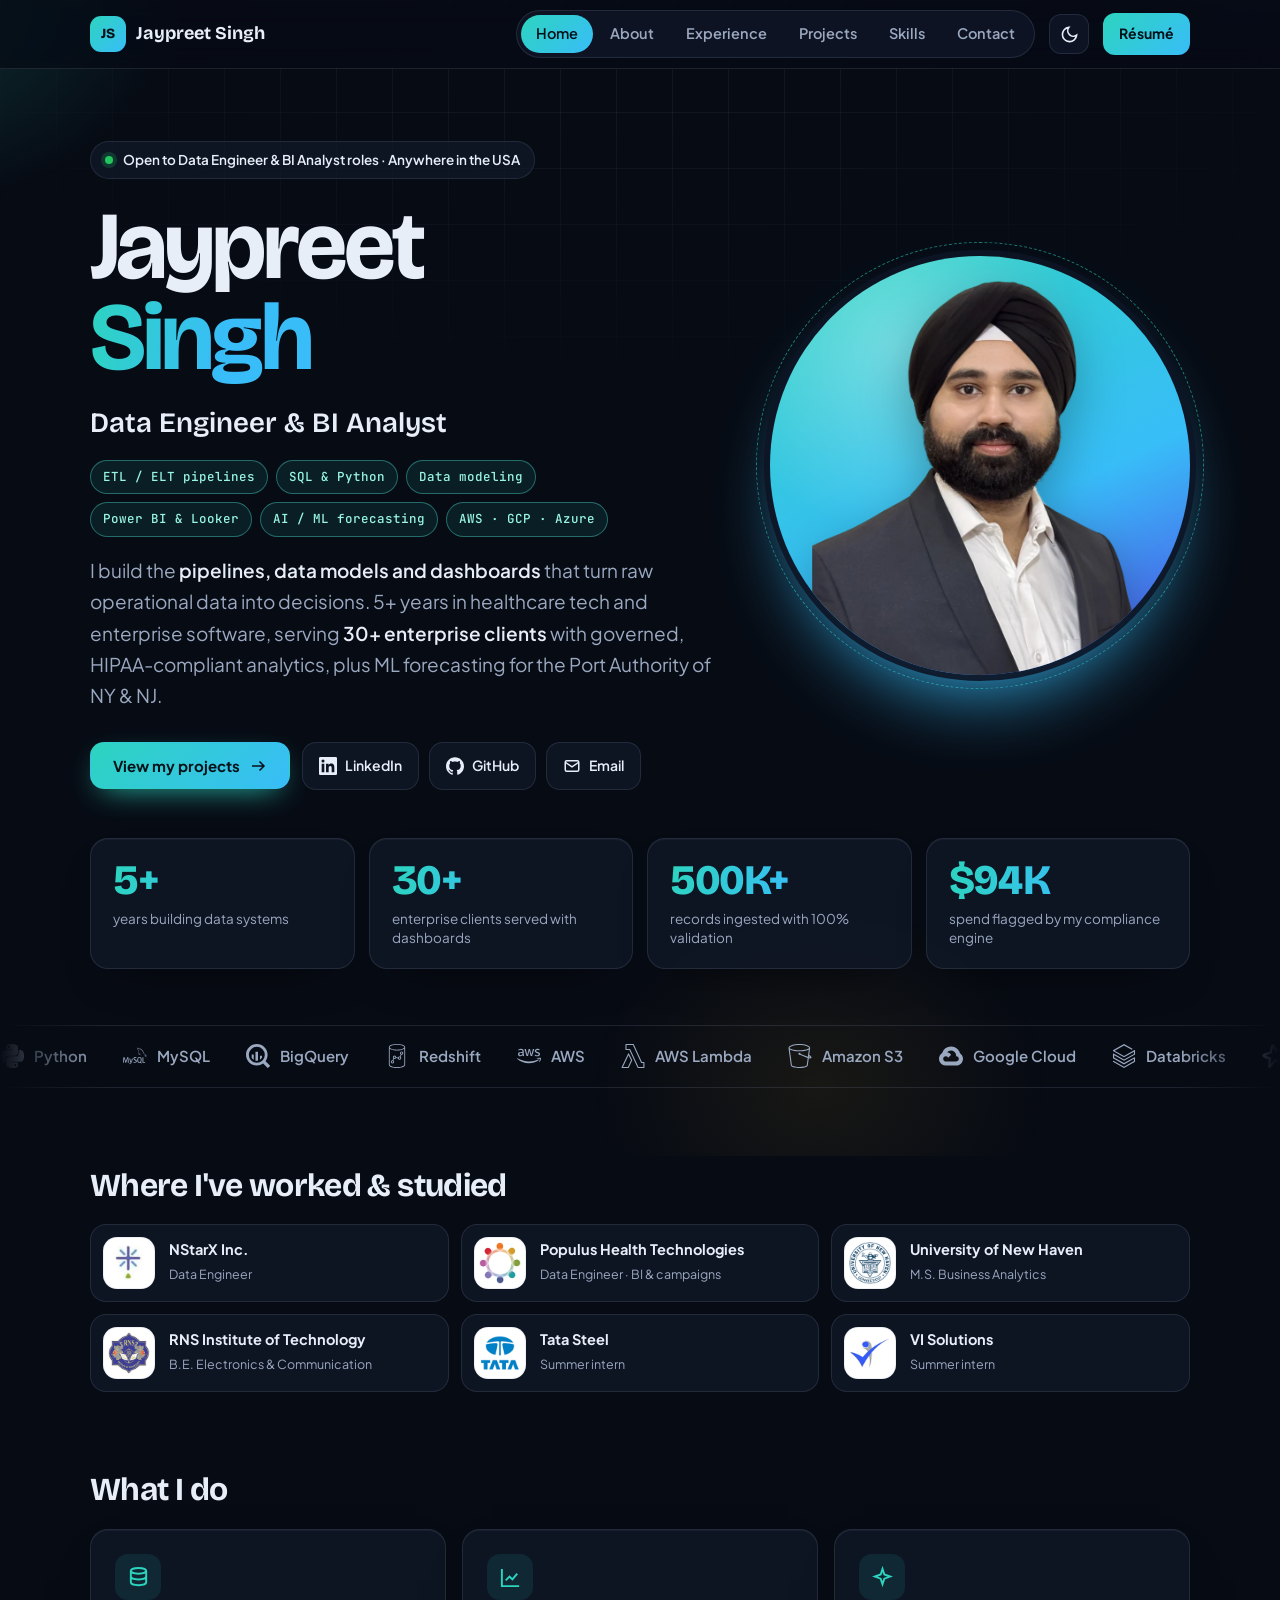
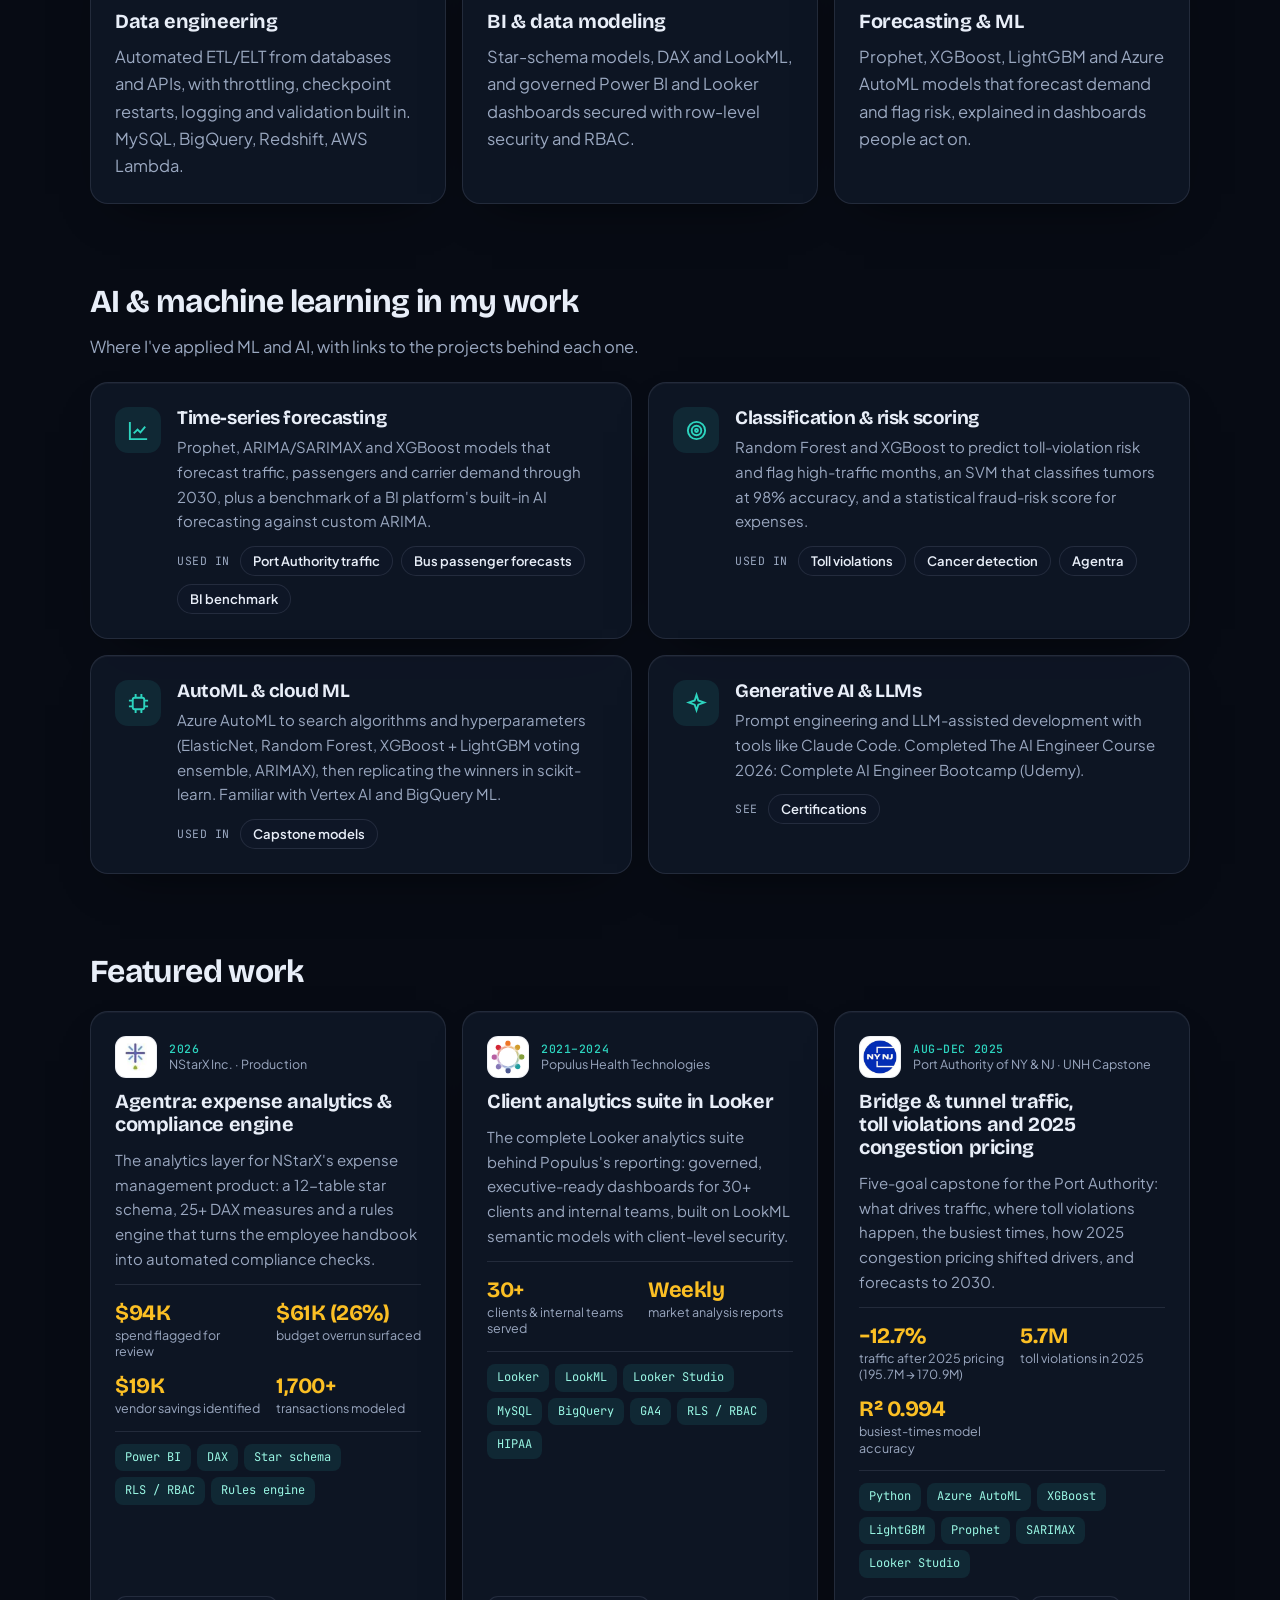
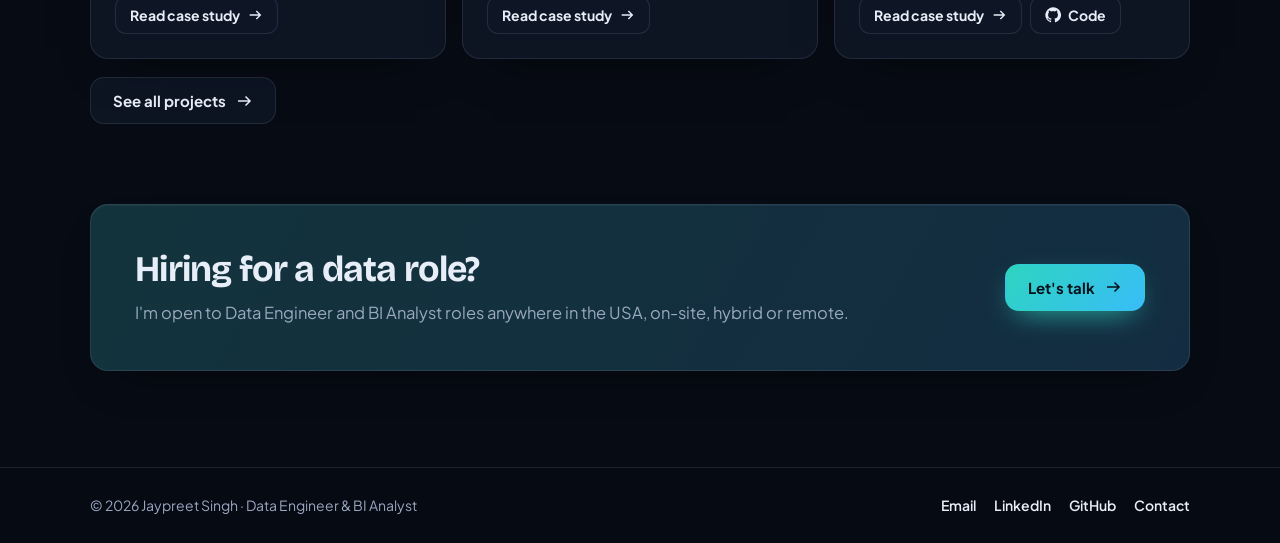
==== commit b5fec8c6: "info update" ====
--- a/index.html
+++ b/index.html
@@ -93,7 +93,7 @@
     <h2 class="section-title">Where I've worked &amp; studied</h2>
     <div class="orgs">
       <div class="org"><span class="logo" title="NStarX"><img src="assets/logos/nstarx.png" alt="NStarX logo"></span><span><b>NStarX Inc.</b><small>Data Engineer</small></span></div>
-      <div class="org"><span class="logo" title="Populus Health Technologies"><img src="assets/logos/populus-health.png" alt="Populus Health Technologies logo"></span><span><b>Populus Health Technologies</b><small>Data Engineer</small></span></div>
+      <div class="org"><span class="logo" title="Populus Health Technologies"><img src="assets/logos/populus-health.png" alt="Populus Health Technologies logo"></span><span><b>Populus Health Technologies</b><small>Data Engineer · BI &amp; campaigns</small></span></div>
       <div class="org"><span class="logo" title="University of New Haven"><img src="assets/logos/university-of-new-haven.png" alt="University of New Haven logo"></span><span><b>University of New Haven</b><small>M.S. Business Analytics</small></span></div>
       <div class="org"><span class="logo" title="RNS Institute of Technology"><img src="assets/logos/rnsit.png" alt="RNS Institute of Technology logo"></span><span><b>RNS Institute of Technology</b><small>B.E. Electronics &amp; Communication</small></span></div>
       <div class="org"><span class="logo" title="Tata Steel"><img src="assets/logos/tata-steel.png" alt="Tata Steel logo"></span><span><b>Tata Steel</b><small>Summer intern</small></span></div>
@@ -143,7 +143,7 @@
       <div class="prose">
         <p>I'm a <strong>Data Engineer and BI Analyst</strong> based in the New York City area, with a Master's in Business Analytics (Global Supply Chain Analytics concentration) from the University of New Haven and a Bachelor's in Electronics &amp; Communication Engineering from RNS Institute of Technology.</p>
         <p>My engineering roots taught me to measure carefully: at <strong>Tata Steel</strong> I streamed sensor data to the cloud, and at <strong>VI Solutions</strong> I automated hardware testing in LabVIEW. My final-year project, a breast cancer classifier, reached 98% accuracy and pulled me fully into data.</p>
-        <p>At <strong>Populus Health Technologies</strong> I grew from IT intern to the person who owned the analytics suite: Looker dashboards for 30+ clients and internal teams with HIPAA-compliant handling, LookML semantic models, and a resilient Python pipeline for 500K+ NPI Registry records.</p>
+        <p>At <strong>Populus Health Technologies</strong> I grew from IT intern to the person who owned the analytics suite: Looker dashboards and weekly market reports for 30+ clients and internal teams with HIPAA-compliant handling, LookML semantic models, and a resilient Python pipeline for 500K+ NPI Registry records. I also ran the technical side of digital health campaign launches, from creative setup and 100+ test pages to measurement-vendor integrations.</p>
         <p>Today at <strong>NStarX</strong> I design the analytics layer for Agentra, an expense management product: a 12-table star schema, 25+ DAX measures, and a compliance engine that flagged $94K in spend.</p>
         <p>Machine learning runs through my work: Prophet, XGBoost and Azure AutoML forecasts for the Port Authority, ML-versus-ARIMA benchmarking at NStarX, and an SVM classifier at 98% accuracy. I completed The AI Engineer Course 2026 and use generative AI and LLM tools, such as Claude Code, in my day-to-day development.</p>
         <p>I enjoy the whole path from raw source to final dashboard, and I work best in collaborative, agile teams that care about data people can trust.</p>
@@ -164,7 +164,7 @@
       <div class="card step"><div><div class="yr">2019</div><div class="phase">First data</div></div><div><h3>Summer intern, Tata Steel</h3><p>Measured water temperature and dissolved oxygen with sensors and streamed real-time readings to the Adafruit IO cloud.</p></div></div>
       <div class="card step"><div><div class="yr">2020</div><div class="phase">Automation</div></div><div><h3>Intern, VI Solutions</h3><p>Built an automatic test procedure in LabVIEW with NI DAQ hardware that measures, analyzes error and writes the report automatically.</p></div></div>
       <div class="card step"><div><div class="yr">2021</div><div class="phase">Into data</div></div><div><h3>Joined Populus Health, then graduated</h3><p>Started at Populus Health Technologies in January as an IT intern, building Google Data Studio reports and campaign test pages. Completed my B.E. in May with a final-year SVM project at 98% accuracy.</p></div></div>
-      <div class="card step"><div><div class="yr">2021–24</div><div class="phase">Ownership</div></div><div><h3>Owned the analytics suite at Populus</h3><p>Looker dashboards for 30+ clients, LookML and row-level security, the NPI Registry pipeline, and automated reporting across MySQL, BigQuery and GA4.</p></div></div>
+      <div class="card step"><div><div class="yr">2021–24</div><div class="phase">Ownership</div></div><div><h3>Owned analytics and campaign tech at Populus</h3><p>Looker dashboards for 30+ clients with LookML and row-level security, weekly market reports, the NPI Registry pipeline, automation across MySQL, BigQuery and GA4, and campaign launches with DoubleVerify, Crossix and IQVIA.</p></div></div>
       <div class="card step"><div><div class="yr">2024–25</div><div class="phase">Leveling up</div></div><div><h3>Master's at the University of New Haven</h3><p>Business Analytics with a Global Supply Chain concentration. Two Port Authority of NY &amp; NJ projects forecasting traffic and passengers to 2030, plus a BI internship at NStarX.</p></div></div>
       <div class="card step"><div><div class="yr">2026</div><div class="phase">Now</div></div><div><h3>Data Engineer at NStarX</h3><p>Completed my Master's (January 2026), building Agentra's analytics and compliance engine, and finishing an AI Engineer bootcamp.</p></div></div>
     </div>
@@ -192,7 +192,7 @@
   <div class="wrap page-head">
     <span class="kicker">Work experience</span>
     <h1>Where I've <span class="grad">built</span></h1>
-    <p>Production analytics for healthcare marketing and enterprise expense management, plus engineering internships in test automation and IoT.</p>
+    <p>BI, data engineering and campaign operations for healthcare marketing, analytics for enterprise expense management, plus engineering internships in test automation and IoT.</p>
   </div>
   <div class="wrap section">
     <div class="timeline">
@@ -201,10 +201,12 @@
         <p class="muted">Designed and built the analytics suite for Agentra, NStarX's expense management product, from a 12-table star schema and a rules engine based on the employee handbook and IRS mileage guidelines.</p>
         <ul class="points">
           <li>Built the Power BI model from scratch, supporting <strong>1,700+ transactions</strong> and <strong>400+ reimbursement vouchers</strong>.</li>
-          <li>Wrote <strong>25+ DAX measures</strong>, including a RANKX spend-concentration curve and SWITCH measures over a disconnected lookup table.</li>
+          <li>Centralized policy logic in a scalable rules model with <strong>seven independent compliance checks</strong> and fixed-size lookup tables built for high transaction volumes.</li>
+          <li>Wrote <strong>25+ DAX measures</strong>, including a RANKX spend-concentration curve and SWITCH measures over a disconnected lookup table, powering a multi-page report with KPI cards, trend lines, combo charts and donut/bar visuals.</li>
           <li>Built a compliance engine and composite fraud-risk score that flagged <strong>$94K</strong> in spend: missing receipts, late-booked travel, overages and duplicates.</li>
           <li>Variance analysis surfaced a <strong>$61K (26%) budget overrun</strong> and a <strong>$19K</strong> vendor-consolidation saving.</li>
           <li>Implemented department Row-Level Security with workspace RBAC (Viewer / Contributor / Admin) on top.</li>
+          <li>Authored the <strong>Travel &amp; Expense Policy Handbook</strong> and kept policy limits in a governed dimension table, so business rules change without touching DAX.</li>
         </ul>
         <ul class="chips"><li>Power BI</li><li>DAX</li><li>Star schema</li><li>RLS / RBAC</li><li>Data governance</li></ul>
       </div></article>
@@ -213,7 +215,7 @@
         <div class="job-head"><span class="mlogo" aria-hidden="true"><span class="logo" title="NStarX"><img src="assets/logos/nstarx.png" alt="NStarX logo"></span></span><div><h3>Data Analyst Intern</h3><div class="co">NStarX Inc.</div></div><div class="when">May 2025 – Aug 2025<br>Ballwin, MO</div></div>
         <p class="muted">Benchmarked four BI platforms for a client's enterprise-wide rollout using a scoring framework across scalability, security, portability and white-labeling.</p>
         <ul class="points">
-          <li>Stress-tested Tableau, Power BI, Domo and Qlik Sense under simulated high-concurrency workloads.</li>
+          <li>Stress-tested Tableau, Power BI, Domo and Qlik Sense under simulated high-concurrency workloads, comparing usability, security and white-labeling.</li>
           <li>Built custom datasets from Amazon Redshift and Google Analytics, and a working dashboard prototype on live data.</li>
           <li>Compared Domo's built-in ML forecasting with custom Python ARIMA models.</li>
           <li>Prototyped migrating datasets and dashboards from QuickSight and Looker.</li>
@@ -223,17 +225,32 @@
 
       <article class="job"><div class="rail"><span class="logo" title="Populus Health Technologies"><img src="assets/logos/populus-health.png" alt="Populus Health Technologies logo"></span></div><div class="card">
         <div class="job-head"><span class="mlogo" aria-hidden="true"><span class="logo" title="Populus Health Technologies"><img src="assets/logos/populus-health.png" alt="Populus Health Technologies logo"></span></span><div><h3>Data Engineer</h3><div class="co">Populus Health Technologies</div></div><div class="when">Jan 2021 – Jul 2024<br>Princeton, NJ</div></div>
-        <p class="muted">Built and maintained the complete Looker analytics suite, plus governance, ad-hoc reporting and technical support for digital health campaigns.</p>
-        <ul class="points">
-          <li>Engineered a Python ETL pipeline for the NPI Registry with throttling, checkpoint restarts and fail-safe logging across <strong>500K+ records</strong> at 100% integrity.</li>
-          <li>Delivered Looker dashboards to <strong>30+ clients</strong> and internal teams with HIPAA-compliant handling of sensitive data.</li>
-          <li>Built LookML semantic models and custom fields, with row-level security isolating each client's data.</li>
-          <li>Automated ETL across MySQL, BigQuery and Google Analytics 4, plus data collection with Python and AWS Lambda.</li>
-          <li>Supported campaign launches with measurement vendors (DoubleVerify, Crossix, IQVIA) and shipped <strong>100+ test pages</strong> on GitHub Pages.</li>
-          <li>Worked in Agile: requirements, documentation, development, testing and production deployment, including a project instance migration.</li>
-        </ul>
-        <p class="earlier">Started as <strong>IT Intern</strong> (Jan – May 2021): Google Data Studio dashboards from Google Analytics, campaign pacing by partner, and test pages in Node.js, HTML and Bootstrap.</p>
-        <ul class="chips"><li>Python</li><li>MySQL</li><li>BigQuery</li><li>Looker / LookML</li><li>GA4</li><li>AWS Lambda</li><li>HIPAA</li></ul>
+        <p class="muted">Owned Populus's analytics end to end, from data pipelines to the Looker dashboards clients used, while running the technical side of digital health campaign launches for pharma brands.</p>
+        <div class="job-groups">
+          <div><h4>BI, dashboards &amp; reporting</h4><ul class="points">
+            <li>Built and maintained the <strong>complete analytics suite in Looker</strong>: executive-ready dashboards and reports for <strong>30+ clients</strong> and internal teams.</li>
+            <li>Built LookML semantic models and custom fields, with <strong>row-level security</strong> isolating each client's data and RBAC governing access.</li>
+            <li>Handled sensitive data under <strong>HIPAA</strong> across every reporting dataset.</li>
+            <li>Kept dashboards in step with changing business needs and ran a systematic rollout to users and groups.</li>
+            <li>Produced <strong>weekly statistical market analysis reports</strong> plus ad-hoc reporting for operations and growth.</li>
+          </ul></div>
+          <div><h4>Data engineering</h4><ul class="points">
+            <li>Engineered a resilient Python ETL pipeline for the NPI Registry with throttling, checkpoint restarts and fail-safe logging across <strong>500K+ records</strong> at 100% integrity.</li>
+            <li>Queried and transformed large datasets across <strong>MySQL, BigQuery and Google Analytics 4</strong> into reporting-ready tables.</li>
+            <li>Automated bulk data extraction and collection with Python and AWS Lambda, cutting manual work and improving report accuracy.</li>
+          </ul></div>
+          <div><h4>Campaign setup &amp; QA</h4><ul class="points">
+            <li>Provided technical and operational support for <strong>digital health campaign launches</strong>, setting up site-served HTML and video creatives.</li>
+            <li>Integrated campaigns with measurement vendors <strong>DoubleVerify, Crossix and IQVIA</strong>, and troubleshot creative and tracking issues to keep delivery accurate.</li>
+            <li>Built <strong>100+ test pages</strong> (HTML, CSS, JavaScript on GitHub Pages) for new launches and mid-campaign creative swaps, and ran QA testing for clients.</li>
+          </ul></div>
+          <div><h4>Delivery</h4><ul class="points">
+            <li>Worked in Agile, owning requirements, documentation, development, testing and production deployment.</li>
+            <li>Led a project instance migration while coordinating multiple API integrations and vendor partners.</li>
+          </ul></div>
+        </div>
+        <p class="earlier">Started as <strong>IT Intern</strong> (Jan – May 2021): Google Data Studio dashboards from Google Analytics, campaign pacing tracked by partner for on-time, on-budget delivery, and advertiser test pages in Node.js, HTML, JavaScript and Bootstrap.</p>
+        <ul class="chips"><li>Looker / LookML</li><li>Looker Studio</li><li>MySQL</li><li>BigQuery</li><li>GA4</li><li>Python</li><li>AWS Lambda</li><li>HTML / JS</li><li>DoubleVerify</li><li>Crossix</li><li>IQVIA</li><li>HIPAA</li></ul>
       </div></article>
 
       <article class="job"><div class="rail"><span class="logo" title="VI Solutions"><img src="assets/logos/vi-solutions.png" alt="VI Solutions logo"></span></div><div class="card">
@@ -264,6 +281,7 @@
       <button class="filter" type="button" data-f="eng" aria-pressed="false">Data engineering</button>
       <button class="filter" type="button" data-f="bi" aria-pressed="false">BI &amp; dashboards</button>
       <button class="filter" type="button" data-f="ml" aria-pressed="false">ML &amp; forecasting</button>
+      <button class="filter" type="button" data-f="ops" aria-pressed="false">Campaigns &amp; web</button>
       <button class="filter" type="button" data-f="hw" aria-pressed="false">Engineering &amp; IoT</button>
     </div>
     <div class="proj-grid" id="project-grid"></div>
--- a/css/style.css
+++ b/css/style.css
@@ -391,3 +391,7 @@
 .btn[disabled] { opacity: .65; cursor: progress; transform: none; }
 
 @media (max-width: 460px) { .socials a span { display: none; } .socials a { width: 48px; padding: 0; justify-content: center; } }
+
+.job-groups { display: grid; grid-template-columns: repeat(2, minmax(0, 1fr)); gap: 18px 28px; }
+.job-groups h4 { font-family: var(--font-mono); font-size: 12px; font-weight: 500; text-transform: uppercase; letter-spacing: .06em; color: var(--accent); margin-bottom: 8px; }
+@media (max-width: 760px) { .job-groups { grid-template-columns: 1fr; } }
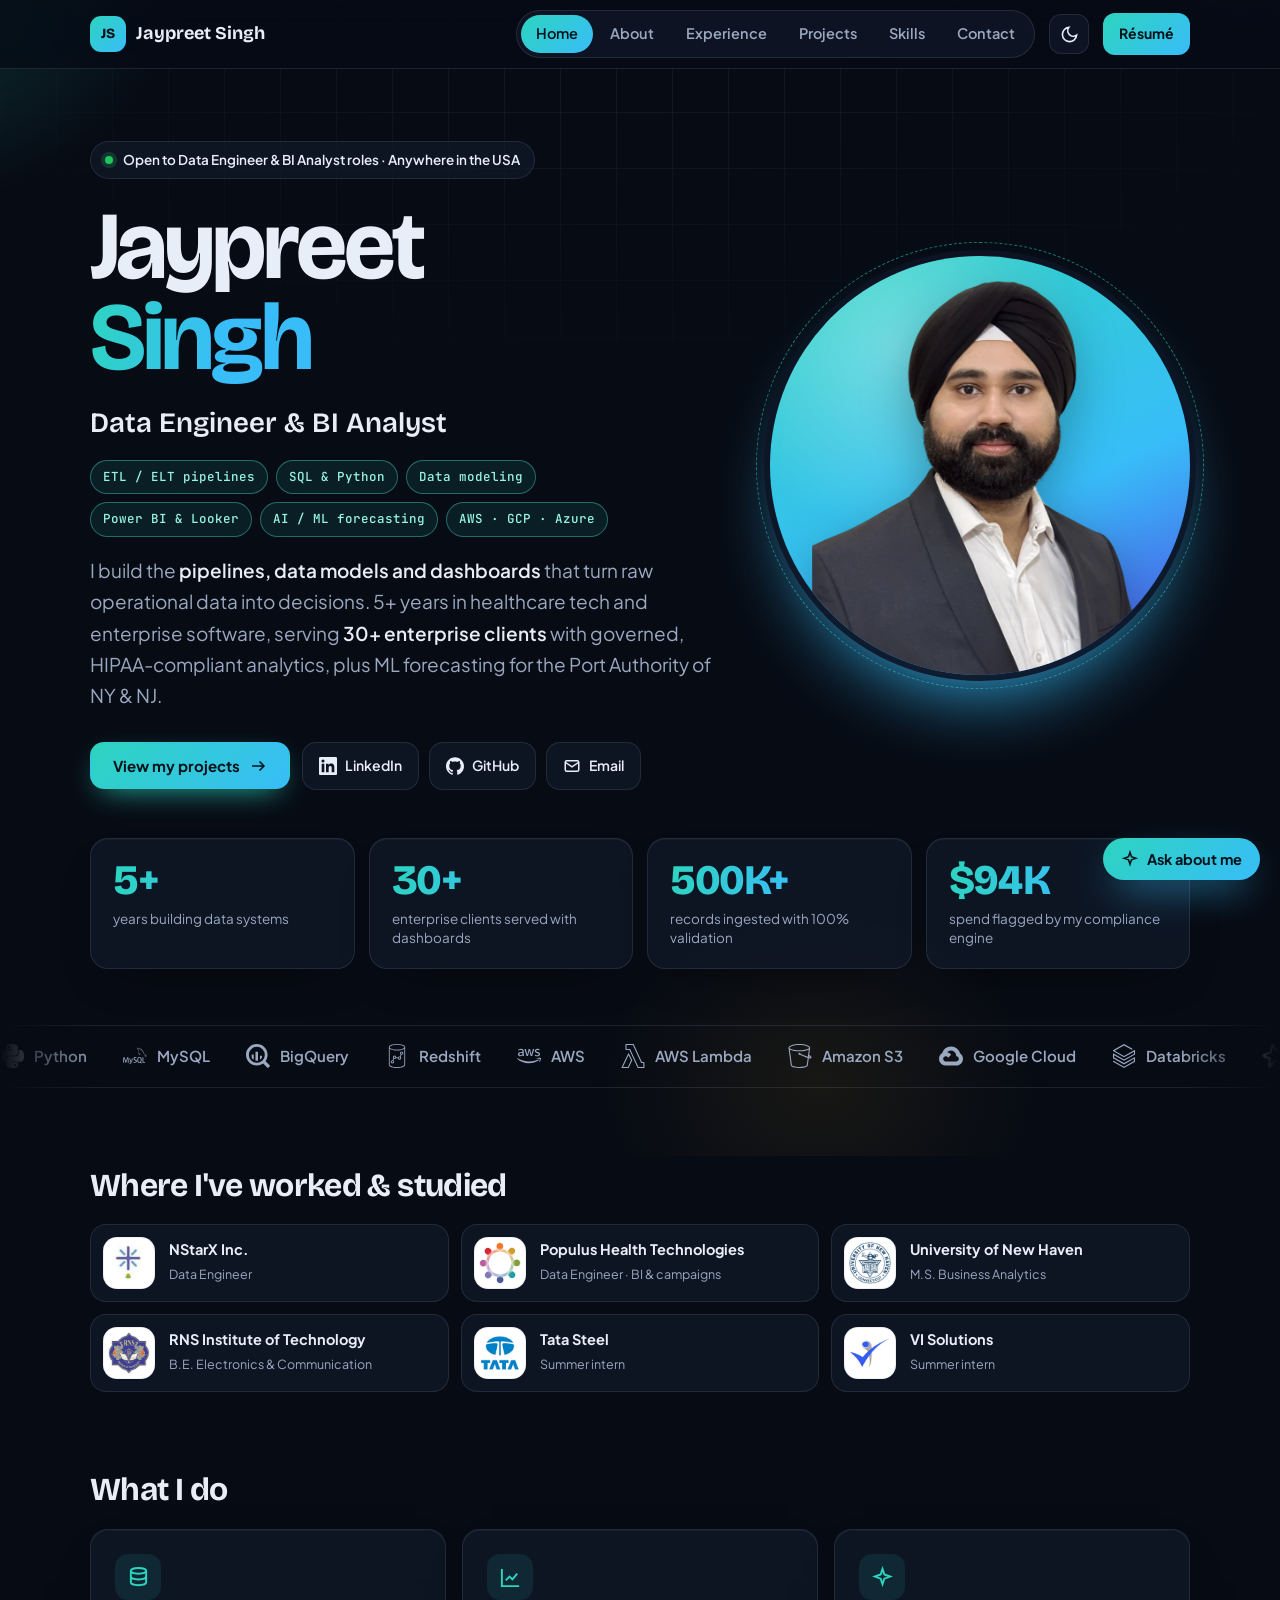
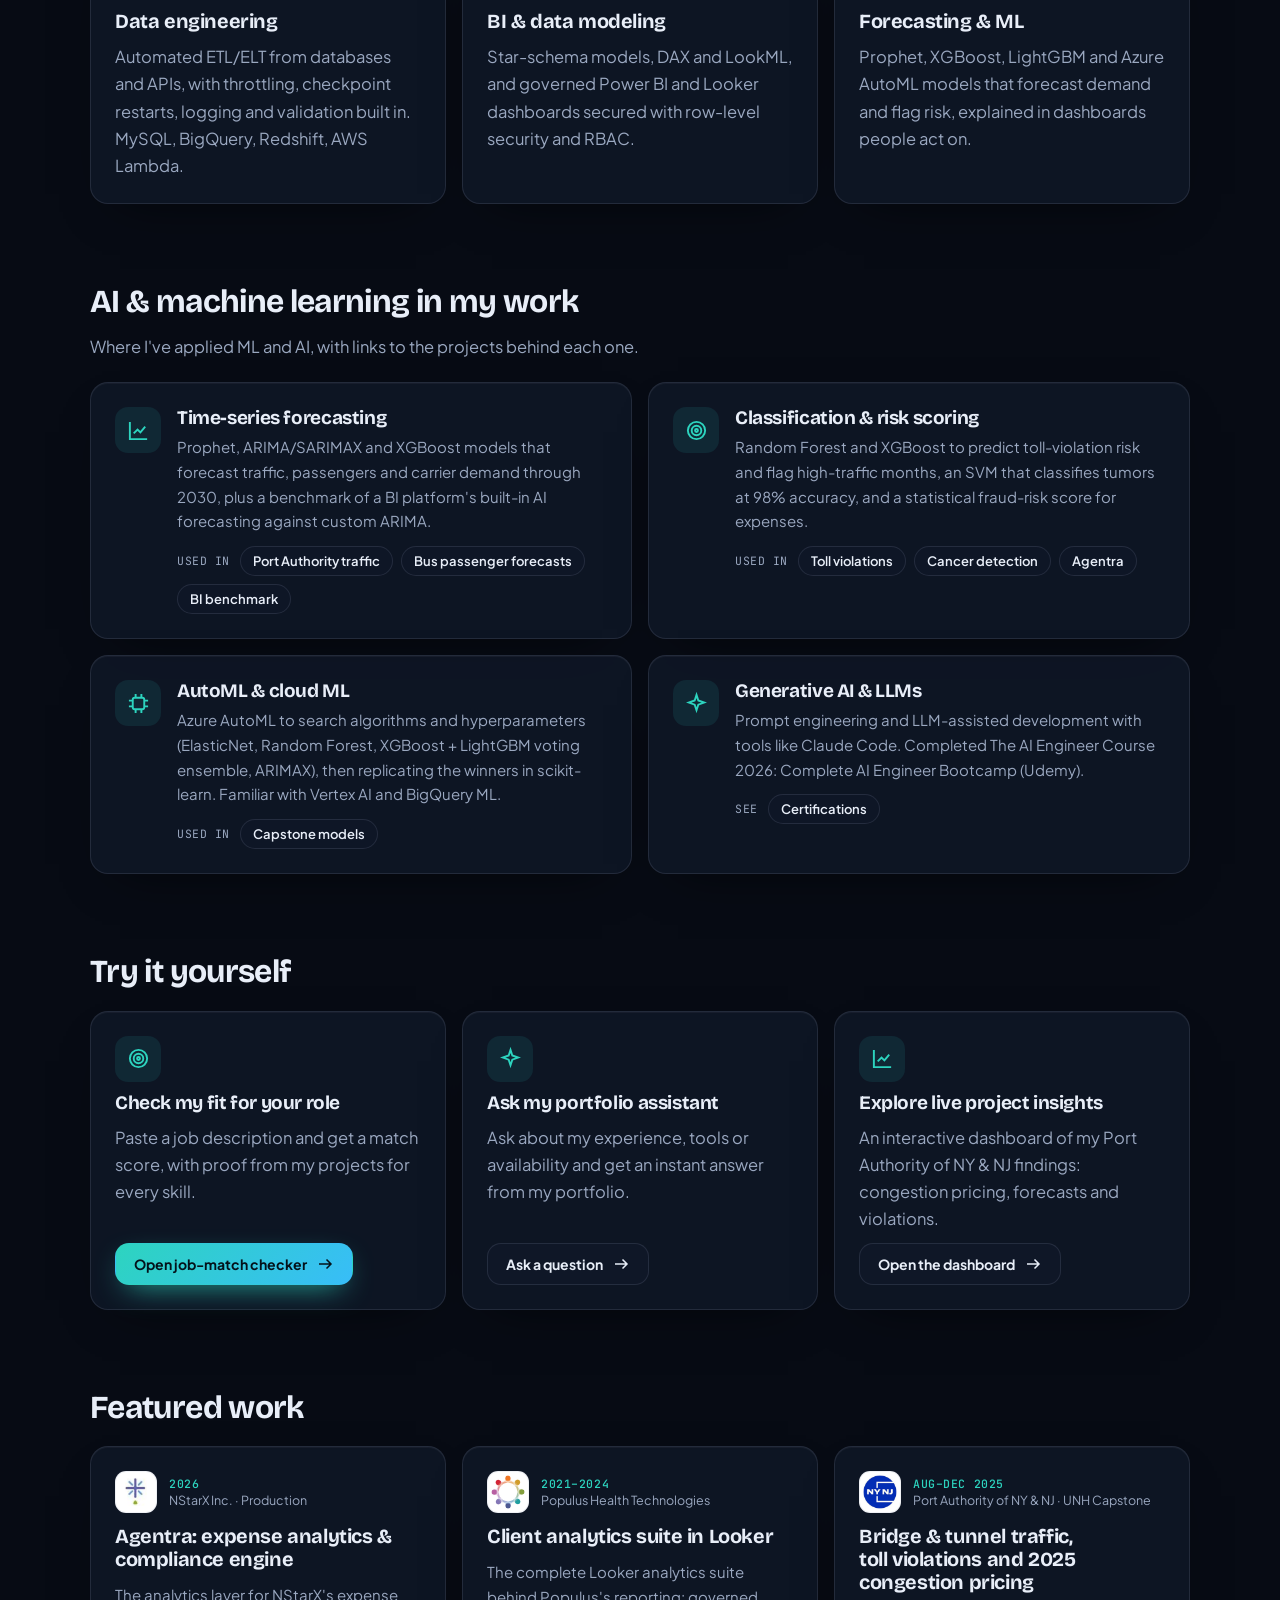
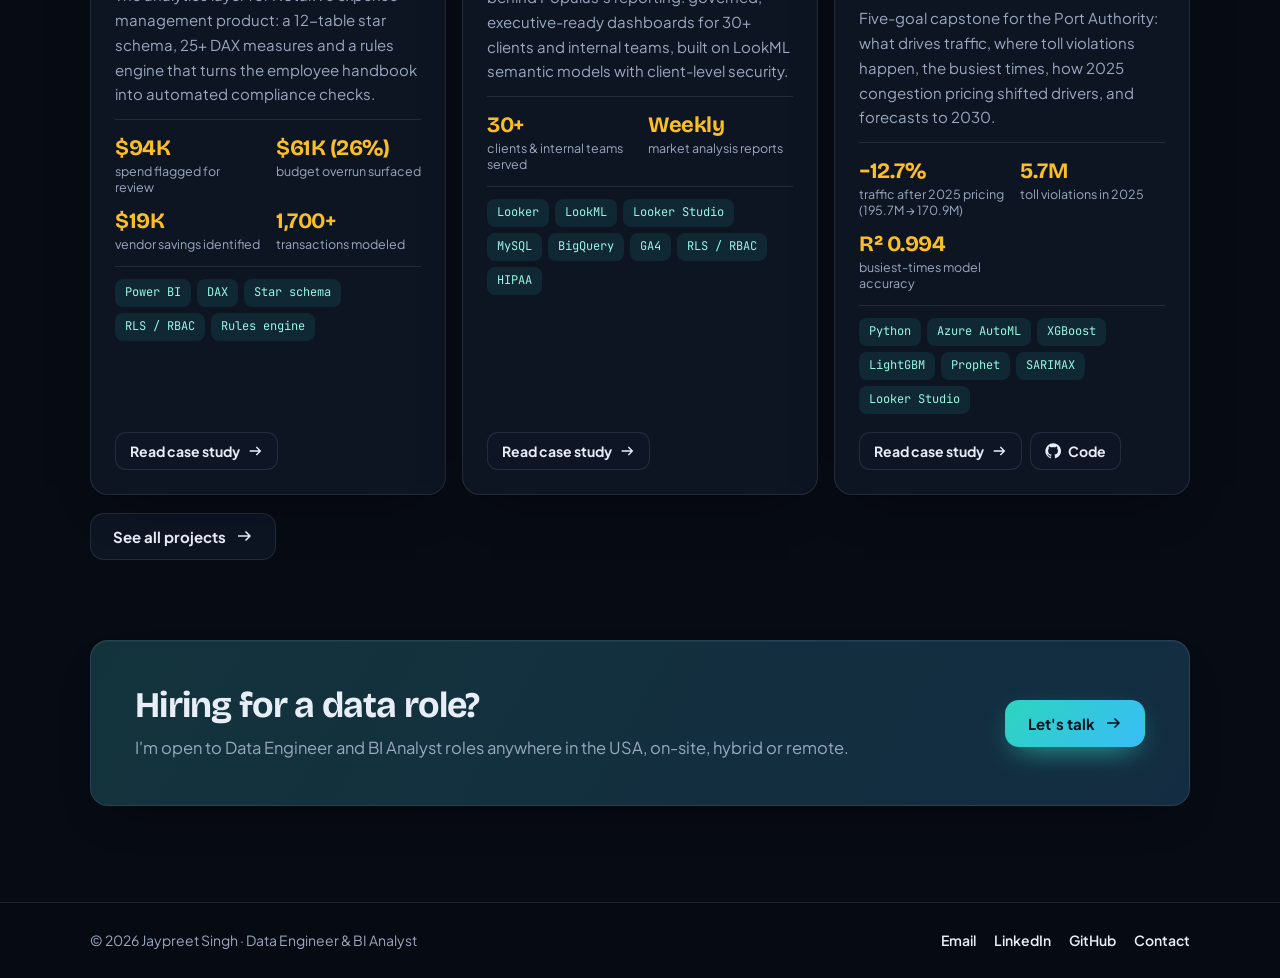
==== commit 77947dd8: "AI - Implementation" ====
--- a/index.html
+++ b/index.html
@@ -118,6 +118,13 @@
         <div class="used"><span>Used in</span><button class="pill-link" type="button" data-open="pa-capstone">Capstone models</button></div></div></div>
       <div class="card ai"><span class="ic"><svg viewBox="0 0 24 24" fill="none" stroke="currentColor" stroke-width="2" aria-hidden="true"><path d="M12 3l1.9 5.8L20 11l-6.1 2.2L12 19l-1.9-5.8L4 11l6.1-2.2z"/></svg></span><div><h3>Generative AI &amp; LLMs</h3><p>Prompt engineering and LLM-assisted development with tools like Claude Code. Completed The AI Engineer Course 2026: Complete AI Engineer Bootcamp (Udemy).</p>
         <div class="used"><span>See</span><a class="pill-link" href="#about">Certifications</a></div></div></div>
+    </div>
+
+    <h2 class="section-title gap-top">Try it yourself</h2>
+    <div class="grid-3 tools-strip">
+      <div class="card card-hover try"><span class="ic"><svg viewBox="0 0 24 24" fill="none" stroke="currentColor" stroke-width="2" aria-hidden="true"><circle cx="12" cy="12" r="9"/><circle cx="12" cy="12" r="5"/><circle cx="12" cy="12" r="1.5"/></svg></span><h3>Check my fit for your role</h3><p class="muted">Paste a job description and get a match score, with proof from my projects for every skill.</p><button class="btn btn-primary" type="button" data-goto="skills|fit">Open job-match checker <svg viewBox="0 0 24 24" fill="none" stroke="currentColor" stroke-width="2" aria-hidden="true"><path d="M4 12h16M14 6l6 6-6 6"/></svg></button></div>
+      <div class="card card-hover try"><span class="ic"><svg viewBox="0 0 24 24" fill="none" stroke="currentColor" stroke-width="2" aria-hidden="true"><path d="M12 3l1.9 5.8L20 11l-6.1 2.2L12 19l-1.9-5.8L4 11l6.1-2.2z"/></svg></span><h3>Ask my portfolio assistant</h3><p class="muted">Ask about my experience, tools or availability and get an instant answer from my portfolio.</p><button class="btn btn-ghost" type="button" data-ask>Ask a question <svg viewBox="0 0 24 24" fill="none" stroke="currentColor" stroke-width="2" aria-hidden="true"><path d="M4 12h16M14 6l6 6-6 6"/></svg></button></div>
+      <div class="card card-hover try"><span class="ic"><svg viewBox="0 0 24 24" fill="none" stroke="currentColor" stroke-width="2" aria-hidden="true"><path d="M3 3v18h18"/><path d="M7 15l4-4 3 3 5-6"/></svg></span><h3>Explore live project insights</h3><p class="muted">An interactive dashboard of my Port Authority of NY &amp; NJ findings: congestion pricing, forecasts and violations.</p><button class="btn btn-ghost" type="button" data-goto="projects|pa-dash">Open the dashboard <svg viewBox="0 0 24 24" fill="none" stroke="currentColor" stroke-width="2" aria-hidden="true"><path d="M4 12h16M14 6l6 6-6 6"/></svg></button></div>
     </div>
 
     <h2 class="section-title gap-top">Featured work</h2>
@@ -285,6 +292,18 @@
       <button class="filter" type="button" data-f="hw" aria-pressed="false">Engineering &amp; IoT</button>
     </div>
     <div class="proj-grid" id="project-grid"></div>
+    <div class="card pa-dash gap-top" id="pa-dash">
+      <div class="pa-head"><span class="logo" title="Port Authority of NY & NJ"><img src="assets/logos/port-authority.png" alt="Port Authority of NY & NJ logo"></span><div><span class="kicker">Interactive insights</span><h2>Port Authority of NY &amp; NJ, in numbers</h2><p class="muted">Key findings from my two Port Authority projects. Pick a view; every figure comes from the final project reports.</p></div></div>
+      <div class="pa-tabs" role="tablist" aria-label="Choose a view">
+        <button type="button" role="tab" data-view-key="pricing">2025 congestion pricing</button>
+        <button type="button" role="tab" data-view-key="bridges">Bridge forecast 2025–30</button>
+        <button type="button" role="tab" data-view-key="bus">Bus passengers 2025–30</button>
+        <button type="button" role="tab" data-view-key="violations">Toll violations</button>
+        <button type="button" role="tab" data-view-key="seasons">Seasonality</button>
+      </div>
+      <div id="pa-chart" class="pa-chart" role="tabpanel" aria-live="polite"></div>
+    </div>
+
     <div class="card cta-band gap-top">
       <div><h2>More on GitHub</h2><p>Code for the Port Authority projects, Power BI work, the SVM classifier and LabVIEW test procedure.</p></div>
       <a class="btn btn-primary" href="https://github.com/jaypreet-singh" target="_blank" rel="noopener"><svg fill="currentColor" aria-hidden="true" role="img" viewBox="0 0 24 24" xmlns="http://www.w3.org/2000/svg"><path d="M12 .297c-6.63 0-12 5.373-12 12 0 5.303 3.438 9.8 8.205 11.385.6.113.82-.258.82-.577 0-.285-.01-1.04-.015-2.04-3.338.724-4.042-1.61-4.042-1.61C4.422 18.07 3.633 17.7 3.633 17.7c-1.087-.744.084-.729.084-.729 1.205.084 1.838 1.236 1.838 1.236 1.07 1.835 2.809 1.305 3.495.998.108-.776.417-1.305.76-1.605-2.665-.3-5.466-1.332-5.466-5.93 0-1.31.465-2.38 1.235-3.22-.135-.303-.54-1.523.105-3.176 0 0 1.005-.322 3.3 1.23.96-.267 1.98-.399 3-.405 1.02.006 2.04.138 3 .405 2.28-1.552 3.285-1.23 3.285-1.23.645 1.653.24 2.873.12 3.176.765.84 1.23 1.91 1.23 3.22 0 4.61-2.805 5.625-5.475 5.92.42.36.81 1.096.81 2.22 0 1.606-.015 2.896-.015 3.286 0 .315.21.69.825.57C20.565 22.092 24 17.592 24 12.297c0-6.627-5.373-12-12-12"/></svg> github.com/jaypreet-singh</a>
@@ -300,6 +319,14 @@
     <p>Grouped the way data moves: from the source system to the person making the decision.</p>
   </div>
   <div class="wrap section">
+    <div class="card fit" id="fit">
+      <div class="fit-head"><div><span class="kicker">Job-match checker</span><h2>Check my fit for your role</h2><p class="muted">Paste a job description. The checker finds the tools and skills it asks for, shows which ones I bring with proof from my work, and which ones I don't have yet. It runs in your browser; nothing is sent anywhere.</p></div></div>
+      <label class="sr-only" for="fit-input">Job description</label>
+      <textarea id="fit-input" placeholder="Paste the job description here…"></textarea>
+      <div class="btns"><button class="btn btn-primary" type="button" id="fit-run">Check my fit</button><button class="btn btn-ghost" type="button" id="fit-sample">Try a sample job</button><button class="btn btn-ghost" type="button" id="fit-clear">Clear</button></div>
+      <div id="fit-result" aria-live="polite"></div>
+    </div>
+
     <div class="layers">
       <div class="card layer"><span class="step-n">01 · ingest</span><h3>Extract &amp; load</h3><ul><li>ETL / ELT pipelines<span>Python, SSIS, AWS Lambda</span></li><li>API integration<span>REST, throttling, checkpoints</span></li><li>Cloud sources<span>S3, Redshift, GA4</span></li><li>Big data<span>Databricks, Apache Spark</span></li></ul></div>
       <div class="card layer"><span class="step-n">02 · model</span><h3>Store &amp; model</h3><ul><li>Warehouses<span>BigQuery, Redshift</span></li><li>Databases<span>MySQL, SQL Server, MS Access</span></li><li>Dimensional modeling<span>star &amp; snowflake schema</span></li><li>Semantic layers<span>LookML, SSAS, Power BI</span></li></ul></div>
@@ -355,6 +382,21 @@
   <div class="case-body" id="case-body"></div>
 </dialog>
 
+<div class="chat" id="chat" role="dialog" aria-label="Portfolio assistant">
+  <div class="chat-head"><span class="chat-av"><svg viewBox="0 0 24 24" fill="none" stroke="currentColor" stroke-width="2" aria-hidden="true"><path d="M12 3l1.9 5.8L20 11l-6.1 2.2L12 19l-1.9-5.8L4 11l6.1-2.2z"/></svg></span><div><b>Ask about Jaypreet</b><small>Answers come only from this portfolio</small></div><button class="icon-btn" id="chat-close" type="button" aria-label="Close assistant"><svg viewBox="0 0 24 24" fill="none" stroke="currentColor" stroke-width="2" aria-hidden="true"><path d="M6 6l12 12M18 6L6 18"/></svg></button></div>
+  <div class="chat-log" id="chat-log" aria-live="polite"></div>
+  <div class="chat-sugg"><button type="button">Has he used Databricks?</button><button type="button">What did he do at Populus?</button><button type="button">Is he open to relocation?</button><button type="button">What ML has he built?</button></div>
+  <form class="chat-form" id="chat-form"><label class="sr-only" for="chat-input">Your question</label><input id="chat-input" type="text" placeholder="Ask a question…" autocomplete="off"><button class="btn btn-primary" type="submit" aria-label="Send"><svg viewBox="0 0 24 24" fill="none" stroke="currentColor" stroke-width="2" aria-hidden="true"><path d="M22 2 11 13M22 2l-7 20-4-9-9-4z"/></svg></button></form>
+</div>
+<button class="chat-fab" id="chat-fab" type="button" aria-expanded="false" aria-controls="chat"><svg viewBox="0 0 24 24" fill="none" stroke="currentColor" stroke-width="2" aria-hidden="true"><path d="M12 3l1.9 5.8L20 11l-6.1 2.2L12 19l-1.9-5.8L4 11l6.1-2.2z"/></svg><span>Ask about me</span></button>
+
+<dialog class="cmdk" id="cmdk" aria-label="Search the portfolio">
+  <div class="cmdk-box"><svg viewBox="0 0 24 24" fill="none" stroke="currentColor" stroke-width="2" aria-hidden="true"><circle cx="11" cy="11" r="7"/><path d="m20 20-3.5-3.5"/></svg>
+  <input id="cmdk-input" type="text" placeholder="Search pages, projects, résumé…" autocomplete="off" role="combobox" aria-controls="cmdk-list" aria-expanded="true"><kbd>Esc</kbd></div>
+  <ul id="cmdk-list" role="listbox"></ul>
+</dialog>
+<div class="toast" id="toast" role="status" aria-live="polite"></div>
+
 <footer>
   <div class="wrap">
     <span>© <span id="year">2026</span> Jaypreet Singh · Data Engineer &amp; BI Analyst</span>
@@ -369,5 +411,6 @@
 
 <script src="js/projects.js"></script>
 <script src="js/main.js"></script>
+<script src="js/features.js"></script>
 </body>
 </html>
--- a/css/style.css
+++ b/css/style.css
@@ -395,3 +395,108 @@
 .job-groups { display: grid; grid-template-columns: repeat(2, minmax(0, 1fr)); gap: 18px 28px; }
 .job-groups h4 { font-family: var(--font-mono); font-size: 12px; font-weight: 500; text-transform: uppercase; letter-spacing: .06em; color: var(--accent); margin-bottom: 8px; }
 @media (max-width: 760px) { .job-groups { grid-template-columns: 1fr; } }
+
+/* ================= Interactive features ================= */
+.cmdk-btn { width: auto; padding: 0 10px; gap: 6px; display: inline-flex; }
+.cmdk-btn kbd, .cmdk kbd { font-family: var(--font-mono); font-size: 11px; color: var(--muted); border: 1px solid var(--line); border-radius: 6px; padding: 1px 6px; }
+@media (max-width: 1100px) { .cmdk-btn kbd { display: none; } .cmdk-btn { width: 40px; padding: 0; justify-content: center; } }
+
+.tools-strip .try { display: flex; flex-direction: column; gap: 10px; }
+.tools-strip .try .ic { width: 46px; height: 46px; border-radius: 13px; display: grid; place-items: center; background: var(--chip); color: var(--accent); }
+.tools-strip .try .ic svg { width: 23px; height: 23px; }
+.tools-strip .try h3 { font-size: 19px; }
+.tools-strip .try .btn { margin-top: auto; align-self: flex-start; padding: 11px 18px; font-size: 14px; }
+
+.ev-link { font: 600 13.5px var(--font-body); color: var(--accent); background: none; border: 0; padding: 0; cursor: pointer; text-decoration: none; }
+.ev-link:hover { text-decoration: underline; }
+
+/* Job match */
+.fit { display: grid; gap: 16px; padding: clamp(20px, 3vw, 32px); margin-bottom: clamp(40px, 6vw, 64px); background: linear-gradient(140deg, color-mix(in srgb, var(--accent) 10%, var(--surface)), var(--surface) 60%); }
+.fit h2 { font-size: clamp(24px, 3vw, 32px); margin: 8px 0 6px; }
+.fit textarea { font: 15px/1.55 var(--font-body); min-height: 150px; resize: vertical; padding: 14px 16px; border-radius: 14px; border: 1px solid var(--line); background: var(--surface-2); color: var(--text); }
+.fit textarea:focus { outline: 2px solid var(--accent); border-color: transparent; }
+.fit-score { display: flex; gap: 20px; align-items: center; padding: 18px; border-radius: 16px; background: var(--surface-2); border: 1px solid var(--line); }
+.fit-score h3 { font-size: 22px; } .fit-score p { color: var(--muted); }
+.ring-score { --p: 0; flex: none; width: 92px; height: 92px; border-radius: 50%; display: grid; place-items: center; background: conic-gradient(var(--accent) calc(var(--p) * 1%), var(--line) 0); }
+.ring-score b { width: 72px; height: 72px; border-radius: 50%; display: grid; place-items: center; background: var(--surface-2); font-family: var(--font-display); font-size: 22px; }
+.fit-cols { display: grid; gap: 20px; margin-top: 14px; }
+.fit-cols .fit-list { grid-template-columns: repeat(auto-fill, minmax(260px, 1fr)); }
+.fit-cols h4 { font-family: var(--font-mono); font-size: 12px; font-weight: 500; text-transform: uppercase; letter-spacing: .05em; color: var(--accent); margin-bottom: 8px; }
+.fit-list { list-style: none; margin: 0; padding: 0; display: grid; gap: 8px; }
+.fit-list li { padding: 10px 12px; border-radius: 12px; border: 1px solid var(--line); background: var(--surface); }
+.fit-list li b { display: block; font-size: 14.5px; }
+.fit-list li span { font-size: 13px; color: var(--muted); }
+.fit-list.gaps li { border-style: dashed; }
+.fit-note { font-size: 14px; color: var(--muted); margin-top: 8px; }
+.fit-cta { margin-top: 16px; }
+@media (max-width: 760px) { .fit-score { flex-direction: column; align-items: flex-start; } }
+
+/* Port Authority dashboard */
+.pa-dash { display: grid; gap: 18px; padding: clamp(20px, 3vw, 32px); }
+.pa-head { display: flex; gap: 16px; align-items: flex-start; }
+.pa-head h2 { font-size: clamp(22px, 3vw, 30px); margin: 6px 0; }
+.pa-tabs { display: flex; flex-wrap: wrap; gap: 8px; }
+.pa-tabs button { font: 600 13.5px var(--font-body); padding: 8px 14px; border-radius: 999px; border: 1px solid var(--line); background: var(--surface-2); color: var(--muted); cursor: pointer; }
+.pa-tabs button:hover { color: var(--text); border-color: var(--accent); }
+.pa-tabs button[aria-selected="true"] { color: var(--on-accent); background: linear-gradient(135deg, var(--accent), var(--accent-2)); border-color: transparent; }
+.pa-chart { padding: 20px; border-radius: 16px; background: var(--surface-2); border: 1px solid var(--line); display: grid; gap: 14px; }
+.pa-title { font-size: 17px; } .pa-title span { font-family: var(--font-body); font-weight: 500; font-size: 13.5px; color: var(--muted); }
+.bars { display: grid; gap: 12px; }
+.bar-row { display: grid; grid-template-columns: minmax(150px, 230px) minmax(0, 1fr) auto; gap: 14px; align-items: center; }
+.bar-label { font-size: 14px; font-weight: 600; }
+.bar-track { height: 26px; border-radius: 8px; background: color-mix(in srgb, var(--line) 70%, transparent); overflow: hidden; }
+.bar-fill { height: 100%; border-radius: 8px; background: color-mix(in srgb, var(--accent-2) 55%, var(--surface)); transition: width .7s cubic-bezier(.2,.7,.2,1); }
+.bar-fill.hi { background: linear-gradient(90deg, var(--accent), var(--accent-2)); }
+.bar-val { font-family: var(--font-display); font-weight: 700; font-size: 17px; font-variant-numeric: tabular-nums; min-width: 80px; text-align: right; }
+.pa-note { color: var(--muted); font-size: 14.5px; max-width: 62em; }
+@media (max-width: 640px) { .bar-row { grid-template-columns: 1fr auto; } .bar-track { grid-column: 1 / -1; grid-row: 2; } }
+@media (prefers-reduced-motion: reduce) { .bar-fill { transition: none; } }
+
+/* Chat assistant */
+.chat-fab { position: fixed; right: 20px; bottom: 20px; z-index: 70; display: inline-flex; align-items: center; gap: 8px; padding: 12px 18px; border-radius: 999px; border: 0; cursor: pointer; font: 700 14.5px var(--font-body); color: var(--on-accent); background: linear-gradient(135deg, var(--accent), var(--accent-2)); box-shadow: 0 16px 40px -14px var(--accent-2); }
+.chat-fab svg { width: 18px; height: 18px; }
+.chat { position: fixed; right: 20px; bottom: 82px; z-index: 71; width: min(380px, calc(100vw - 24px)); height: min(560px, calc(100vh - 120px)); display: none; flex-direction: column; border-radius: 20px; overflow: hidden; background: var(--surface-2); border: 1px solid var(--line); box-shadow: 0 30px 80px -24px rgba(0,0,0,.55); }
+.chat.open { display: flex; animation: rise .25s ease both; }
+.chat-head { display: flex; gap: 10px; align-items: center; padding: 14px 14px 14px 16px; border-bottom: 1px solid var(--line); }
+.chat-head small { display: block; color: var(--muted); font-size: 12px; }
+.chat-head .icon-btn { margin-left: auto; width: 34px; height: 34px; }
+.chat-av { width: 34px; height: 34px; border-radius: 10px; display: grid; place-items: center; color: var(--on-accent); background: linear-gradient(135deg, var(--accent), var(--accent-2)); flex: none; }
+.chat-av svg { width: 17px; height: 17px; }
+.chat-log { flex: 1; overflow-y: auto; padding: 14px; display: flex; flex-direction: column; gap: 10px; }
+.msg { max-width: 88%; padding: 10px 13px; border-radius: 14px; font-size: 14px; line-height: 1.5; }
+.msg.bot { background: var(--surface); border: 1px solid var(--line); border-bottom-left-radius: 4px; }
+.msg.me { align-self: flex-end; color: var(--on-accent); background: linear-gradient(135deg, var(--accent), var(--accent-2)); border-bottom-right-radius: 4px; }
+.msg ul { margin: 6px 0 0; padding-left: 18px; display: grid; gap: 4px; }
+.msg div { margin-top: 8px; }
+.msg.typing { display: flex; gap: 4px; }
+.msg.typing i { width: 6px; height: 6px; border-radius: 50%; background: var(--muted); animation: blink 1s infinite; }
+.msg.typing i:nth-child(2) { animation-delay: .15s; } .msg.typing i:nth-child(3) { animation-delay: .3s; }
+@keyframes blink { 50% { opacity: .25; } }
+.chat-sugg { display: flex; gap: 6px; overflow-x: auto; padding: 0 14px 10px; }
+.chat-sugg button { flex: none; font: 600 12.5px var(--font-body); padding: 6px 11px; border-radius: 999px; border: 1px solid var(--line); background: var(--surface); color: var(--text); cursor: pointer; }
+.chat-sugg button:hover { border-color: var(--accent); }
+.chat-form { display: flex; gap: 8px; padding: 12px; border-top: 1px solid var(--line); }
+.chat-form input { flex: 1; min-width: 0; font: 15px var(--font-body); padding: 10px 12px; border-radius: 12px; border: 1px solid var(--line); background: var(--surface); color: var(--text); }
+.chat-form input:focus { outline: 2px solid var(--accent); border-color: transparent; }
+.chat-form .btn { padding: 10px 14px; }
+@media (max-width: 640px) {
+  .chat { right: 8px; left: 8px; width: auto; bottom: 76px; height: min(70vh, 560px); }
+  .chat-fab { right: 14px; bottom: 14px; padding: 12px 14px; } .chat-fab span { display: none; }
+}
+
+/* Command palette */
+dialog.cmdk { width: min(560px, calc(100vw - 24px)); margin-top: 12vh; padding: 0; border: 1px solid var(--line); border-radius: 18px; background: var(--surface-2); color: var(--text); box-shadow: 0 40px 100px -30px rgba(0,0,0,.6); }
+dialog.cmdk::backdrop { background: rgba(3, 7, 15, .55); backdrop-filter: blur(4px); }
+.cmdk-box { display: flex; align-items: center; gap: 10px; padding: 14px 16px; border-bottom: 1px solid var(--line); }
+.cmdk-box svg { width: 18px; height: 18px; color: var(--muted); flex: none; }
+.cmdk-box input { flex: 1; min-width: 0; font: 16px var(--font-body); border: 0; background: transparent; color: var(--text); outline: none; }
+#cmdk-list { list-style: none; margin: 0; padding: 6px; max-height: 50vh; overflow-y: auto; }
+#cmdk-list li { display: flex; justify-content: space-between; gap: 12px; padding: 10px 12px; border-radius: 10px; cursor: pointer; font-size: 14.5px; }
+#cmdk-list li small { color: var(--muted); font-family: var(--font-mono); font-size: 11.5px; }
+#cmdk-list li[aria-selected="true"], #cmdk-list li[data-i]:hover { background: var(--chip); }
+#cmdk-list li.empty { color: var(--muted); cursor: default; }
+
+/* Toast */
+.toast { position: fixed; left: 50%; bottom: 24px; transform: translate(-50%, 20px); opacity: 0; pointer-events: none; z-index: 80; padding: 10px 16px; border-radius: 12px; background: var(--surface-2); border: 1px solid var(--line); font-size: 14px; transition: .25s; }
+.toast.show { opacity: 1; transform: translate(-50%, 0); }
+.ai-tag { font-size: 11.5px; color: var(--muted); font-family: var(--font-mono); margin-top: 8px; }
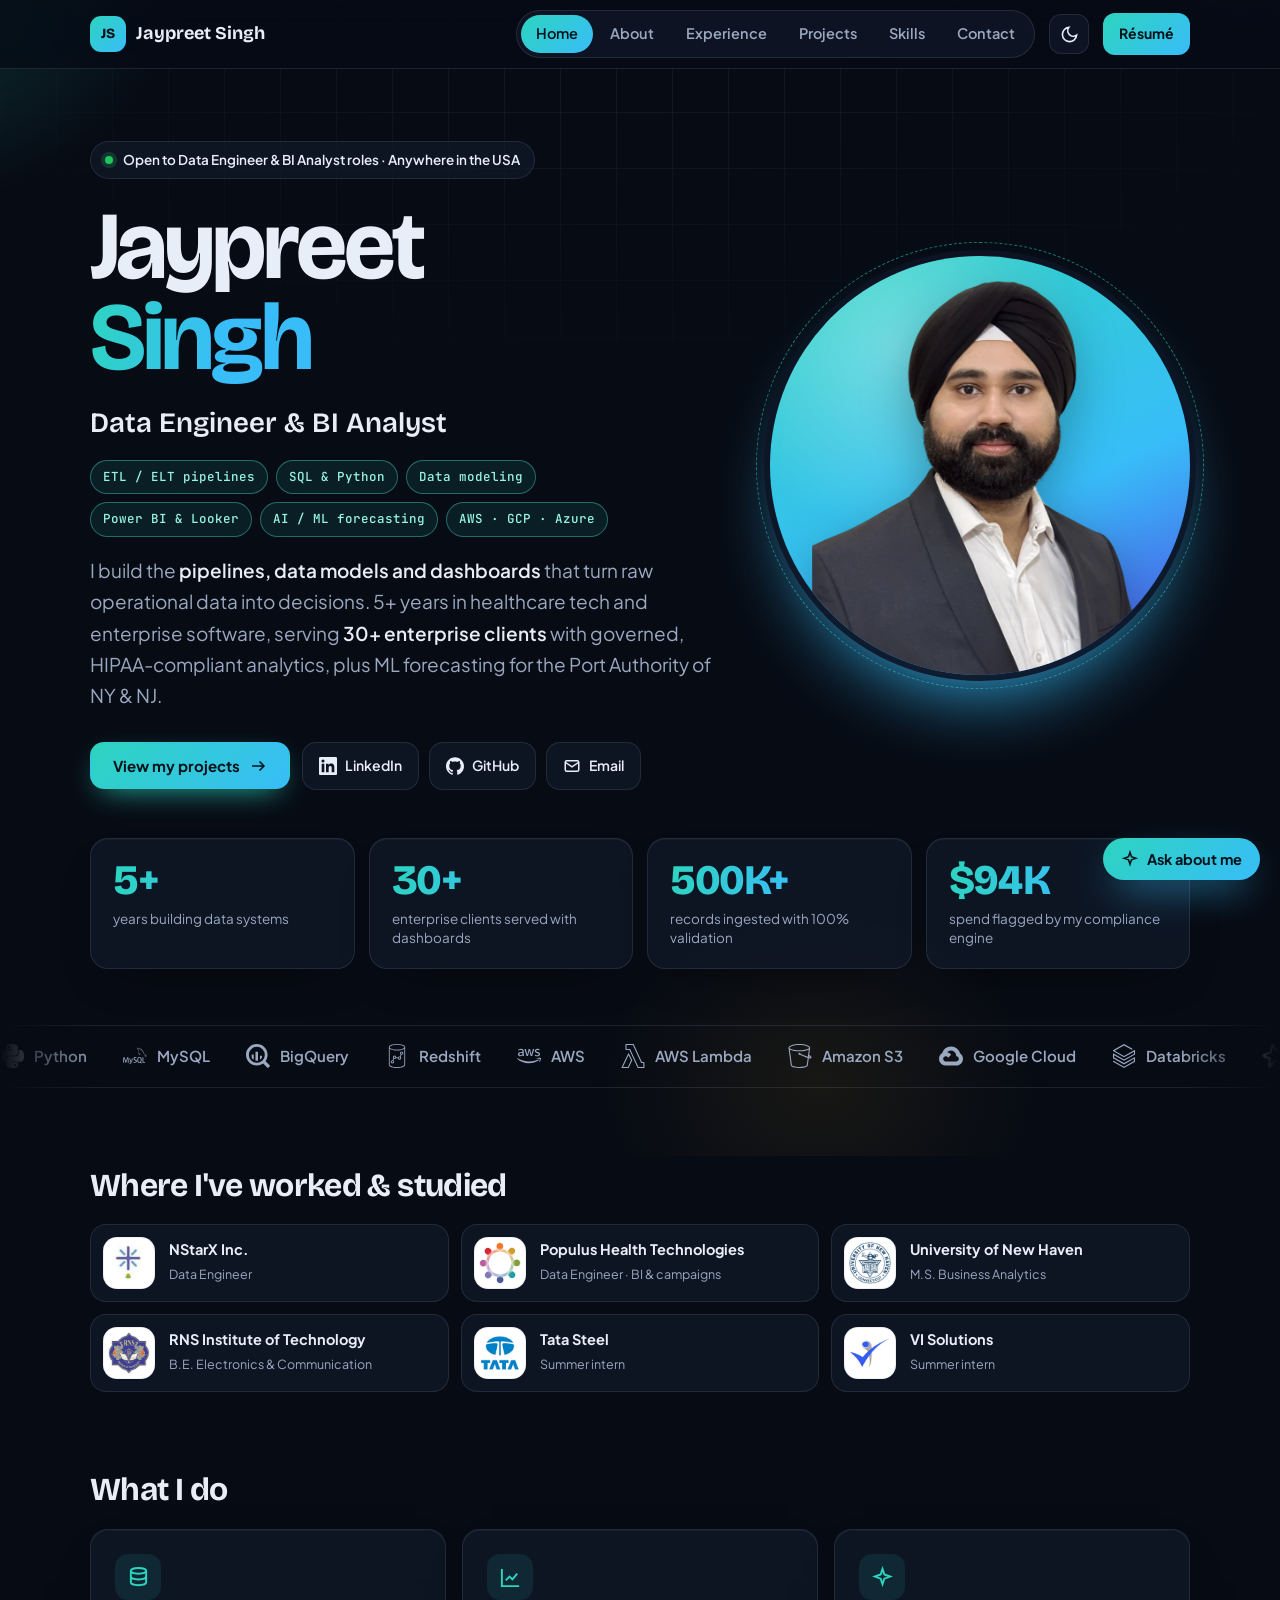
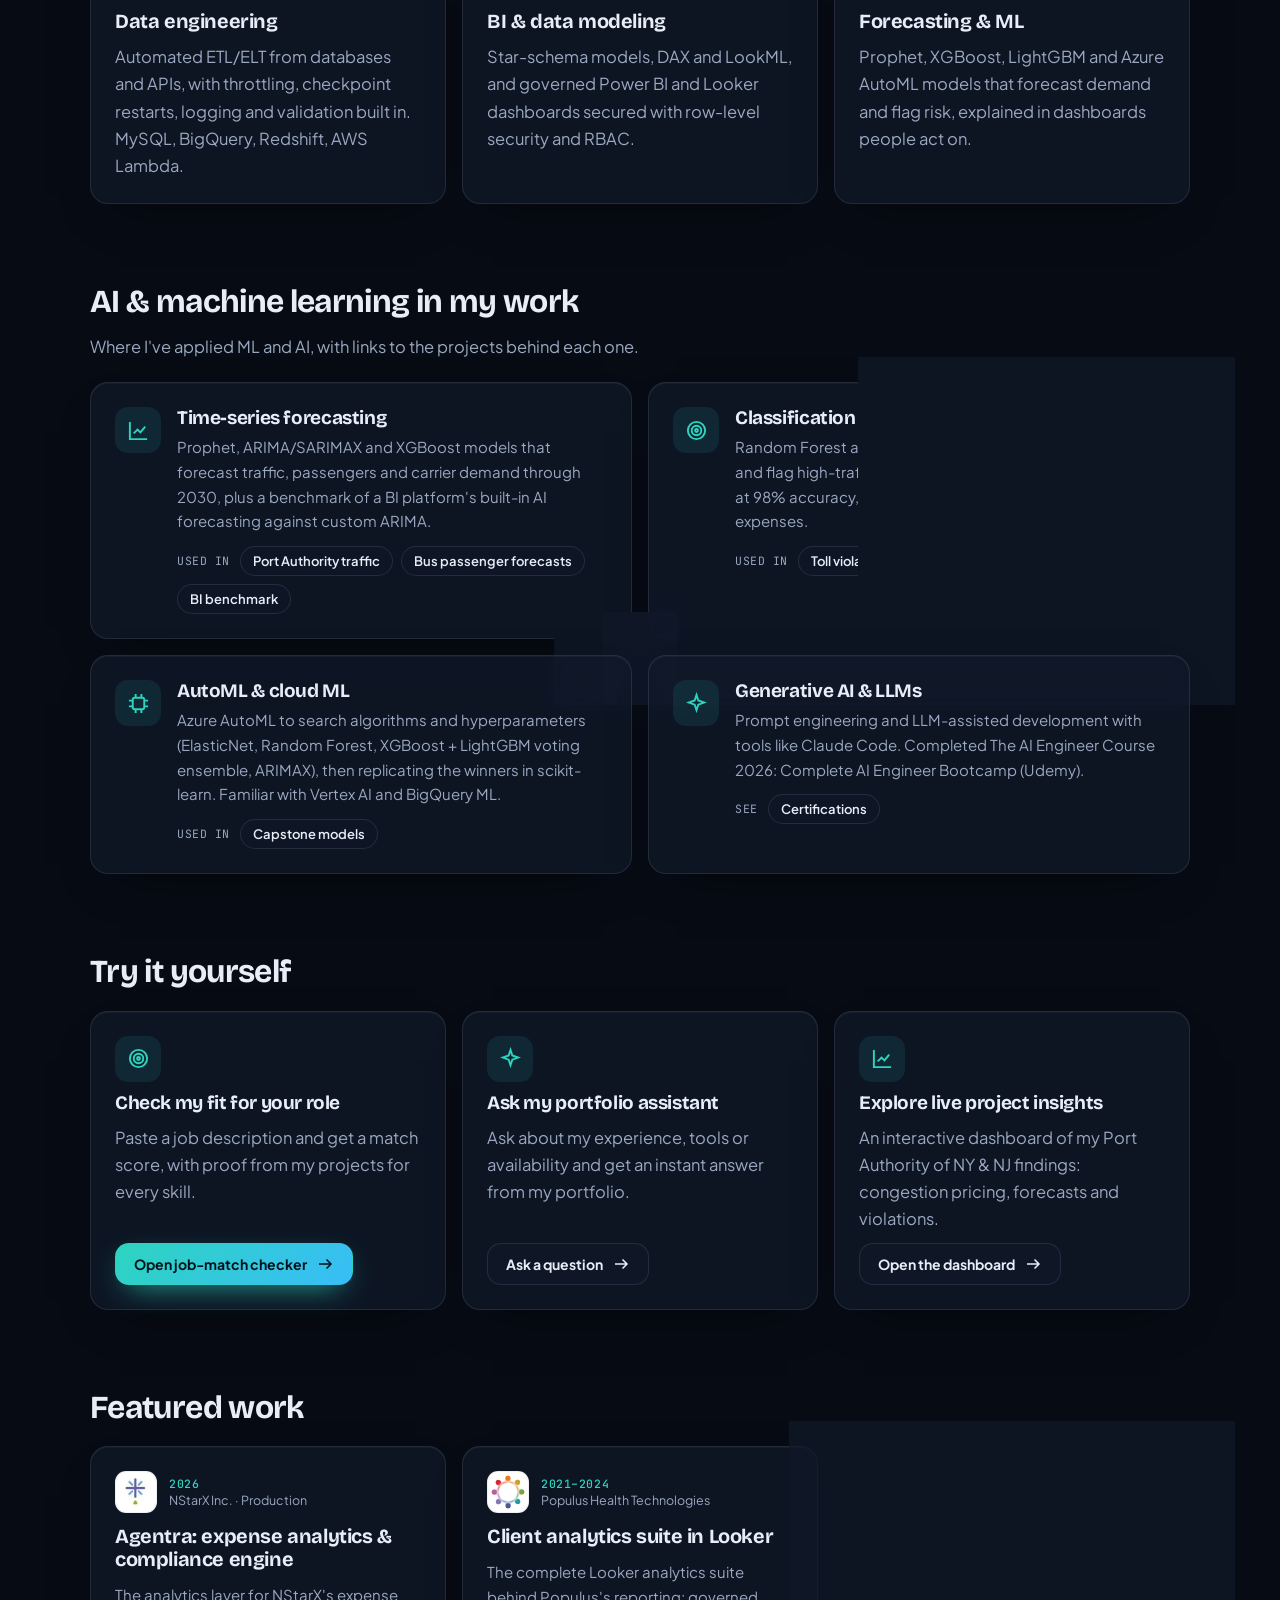
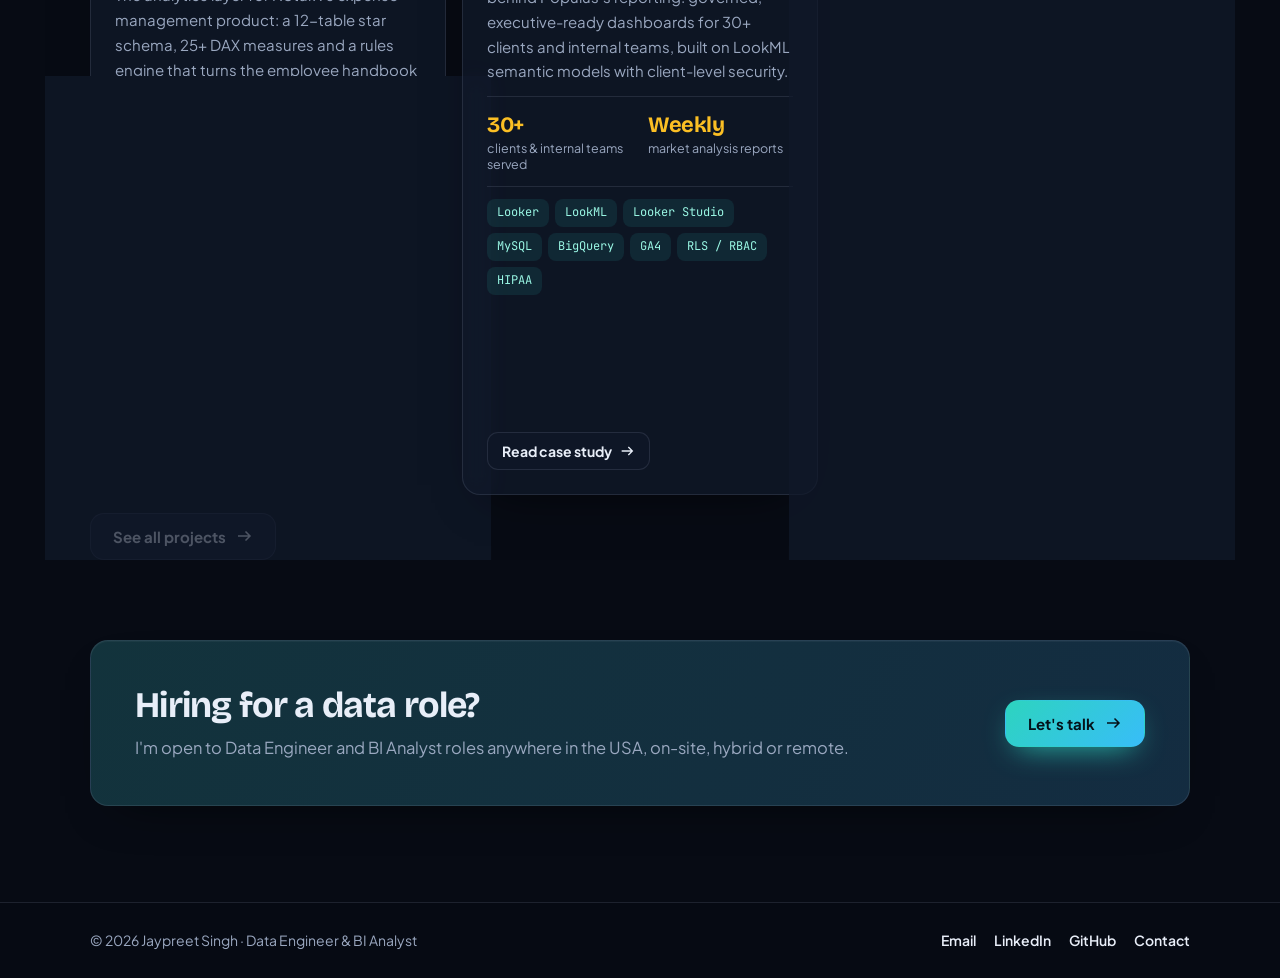
==== commit 7bae2278: "Minor fixes in model selection" ====
--- a/index.html
+++ b/index.html
@@ -14,7 +14,7 @@
 <link rel="preconnect" href="https://fonts.googleapis.com">
 <link rel="preconnect" href="https://fonts.gstatic.com" crossorigin>
 <link href="https://fonts.googleapis.com/css2?family=Bricolage+Grotesque:opsz,wght@12..96,500;12..96,600;12..96,700;12..96,800&family=Plus+Jakarta+Sans:wght@400;500;600;700&family=JetBrains+Mono:wght@400;500&display=swap" rel="stylesheet">
-<link rel="stylesheet" href="css/style.css">
+<link rel="stylesheet" href="css/style.css?v=6036521b">
 <script>try{var t=localStorage.getItem("theme");if(t)document.documentElement.setAttribute("data-theme",t);}catch(e){}</script>
 </head>
 <body>
@@ -120,7 +120,7 @@
         <div class="used"><span>See</span><a class="pill-link" href="#about">Certifications</a></div></div></div>
     </div>
 
-    <h2 class="section-title gap-top">Try it yourself</h2>
+    <h2 class="section-title gap-top try-title">Try it yourself</h2>
     <div class="grid-3 tools-strip">
       <div class="card card-hover try"><span class="ic"><svg viewBox="0 0 24 24" fill="none" stroke="currentColor" stroke-width="2" aria-hidden="true"><circle cx="12" cy="12" r="9"/><circle cx="12" cy="12" r="5"/><circle cx="12" cy="12" r="1.5"/></svg></span><h3>Check my fit for your role</h3><p class="muted">Paste a job description and get a match score, with proof from my projects for every skill.</p><button class="btn btn-primary" type="button" data-goto="skills|fit">Open job-match checker <svg viewBox="0 0 24 24" fill="none" stroke="currentColor" stroke-width="2" aria-hidden="true"><path d="M4 12h16M14 6l6 6-6 6"/></svg></button></div>
       <div class="card card-hover try"><span class="ic"><svg viewBox="0 0 24 24" fill="none" stroke="currentColor" stroke-width="2" aria-hidden="true"><path d="M12 3l1.9 5.8L20 11l-6.1 2.2L12 19l-1.9-5.8L4 11l6.1-2.2z"/></svg></span><h3>Ask my portfolio assistant</h3><p class="muted">Ask about my experience, tools or availability and get an instant answer from my portfolio.</p><button class="btn btn-ghost" type="button" data-ask>Ask a question <svg viewBox="0 0 24 24" fill="none" stroke="currentColor" stroke-width="2" aria-hidden="true"><path d="M4 12h16M14 6l6 6-6 6"/></svg></button></div>
@@ -383,7 +383,7 @@
 </dialog>
 
 <div class="chat" id="chat" role="dialog" aria-label="Portfolio assistant">
-  <div class="chat-head"><span class="chat-av"><svg viewBox="0 0 24 24" fill="none" stroke="currentColor" stroke-width="2" aria-hidden="true"><path d="M12 3l1.9 5.8L20 11l-6.1 2.2L12 19l-1.9-5.8L4 11l6.1-2.2z"/></svg></span><div><b>Ask about Jaypreet</b><small>Answers come only from this portfolio</small></div><button class="icon-btn" id="chat-close" type="button" aria-label="Close assistant"><svg viewBox="0 0 24 24" fill="none" stroke="currentColor" stroke-width="2" aria-hidden="true"><path d="M6 6l12 12M18 6L6 18"/></svg></button></div>
+  <div class="chat-head"><span class="chat-av"><svg viewBox="0 0 24 24" fill="none" stroke="currentColor" stroke-width="2" aria-hidden="true"><path d="M12 3l1.9 5.8L20 11l-6.1 2.2L12 19l-1.9-5.8L4 11l6.1-2.2z"/></svg></span><div><b>Ask about Jaypreet</b><small>Facts about Jaypreet come only from his portfolio</small></div><button class="icon-btn" id="chat-close" type="button" aria-label="Close assistant"><svg viewBox="0 0 24 24" fill="none" stroke="currentColor" stroke-width="2" aria-hidden="true"><path d="M6 6l12 12M18 6L6 18"/></svg></button></div>
   <div class="chat-log" id="chat-log" aria-live="polite"></div>
   <div class="chat-sugg"><button type="button">Has he used Databricks?</button><button type="button">What did he do at Populus?</button><button type="button">Is he open to relocation?</button><button type="button">What ML has he built?</button></div>
   <form class="chat-form" id="chat-form"><label class="sr-only" for="chat-input">Your question</label><input id="chat-input" type="text" placeholder="Ask a question…" autocomplete="off"><button class="btn btn-primary" type="submit" aria-label="Send"><svg viewBox="0 0 24 24" fill="none" stroke="currentColor" stroke-width="2" aria-hidden="true"><path d="M22 2 11 13M22 2l-7 20-4-9-9-4z"/></svg></button></form>
@@ -409,8 +409,8 @@
   </div>
 </footer>
 
-<script src="js/projects.js"></script>
-<script src="js/main.js"></script>
-<script src="js/features.js"></script>
+<script src="js/projects.js?v=86e68d90"></script>
+<script src="js/main.js?v=bc78e1b8"></script>
+<script src="js/features.js?v=89de95b1"></script>
 </body>
 </html>
--- a/css/style.css
+++ b/css/style.css
@@ -500,3 +500,36 @@
 .toast { position: fixed; left: 50%; bottom: 24px; transform: translate(-50%, 20px); opacity: 0; pointer-events: none; z-index: 80; padding: 10px 16px; border-radius: 12px; background: var(--surface-2); border: 1px solid var(--line); font-size: 14px; transition: .25s; }
 .toast.show { opacity: 1; transform: translate(-50%, 0); }
 .ai-tag { font-size: 11.5px; color: var(--muted); font-family: var(--font-mono); margin-top: 8px; }
+
+/* ================= Print / Save as PDF ================= */
+@media print {
+  :root, :root[data-theme="dark"] {
+    --bg: #FFFFFF; --bg-2: #FFFFFF; --surface: #FFFFFF; --surface-2: #F7FAFD; --text: #0B1220; --muted: #4F5D75;
+    --line: #D5DDE8; --accent: #0F8F86; --accent-2: #0369A1; --warm: #B45309; --chip: #E6F4F2; --chip-text: #0B4F4A;
+    --on-accent: #FFFFFF; --shadow: none; --nav-bg: #FFFFFF; color-scheme: light;
+  }
+  * { -webkit-print-color-adjust: exact; print-color-adjust: exact; animation: none !important; transition: none !important; }
+  body { background: #fff; font-size: 12.5px; }
+  body::before, body::after { display: none; }
+  .topbar { position: static; background: #fff; border-bottom: 1px solid var(--line); backdrop-filter: none; }
+  .tabs, .theme-toggle, .menu-toggle, .resume-menu, .chat, .chat-fab, .cmdk, .toast, .marquee, .tools-strip, .try-title, .filters, .ring { display: none !important; }
+  .grad { background: none !important; -webkit-background-clip: border-box; background-clip: border-box; color: var(--accent) !important; }
+  .card { box-shadow: none; backdrop-filter: none; break-inside: avoid; }
+  .proj, .job, .step, .layer, .edu, .cert, .kpi, .ai, .org { break-inside: avoid; }
+  .hero { padding-top: 16px; padding-bottom: 16px; }
+  .hero-grid { grid-template-columns: minmax(0, 1fr) 190px !important; gap: 28px !important; }
+  .portrait { order: 0 !important; width: 190px !important; margin: 0 !important; justify-self: end !important; }
+  .hero h1 { font-size: 56px; margin: 12px 0 8px; }
+  .hero .lede { margin: 12px 0 16px; max-width: none; }
+  .hero-actions, .socials { flex-direction: row !important; flex-wrap: wrap; }
+  .kpis { grid-template-columns: repeat(4, minmax(0, 1fr)) !important; }
+  footer { background: #fff; color: var(--muted); }
+  h1, h2, h3, .section-title, .kicker { break-after: avoid; page-break-after: avoid; }
+  .orgs, .kpis, .bento, .ai-grid { break-before: avoid; }
+  .portrait .disc { box-shadow: none; }
+  .btn, .link-btn, .socials a { box-shadow: none; }
+  .section, .page-head { padding-bottom: 20px; }
+  .gap-top { margin-top: 24px; }
+  a[href^="http"]:not(.btn):not(.link-btn)::after { content: ""; }
+  .view.active { display: block; }
+}
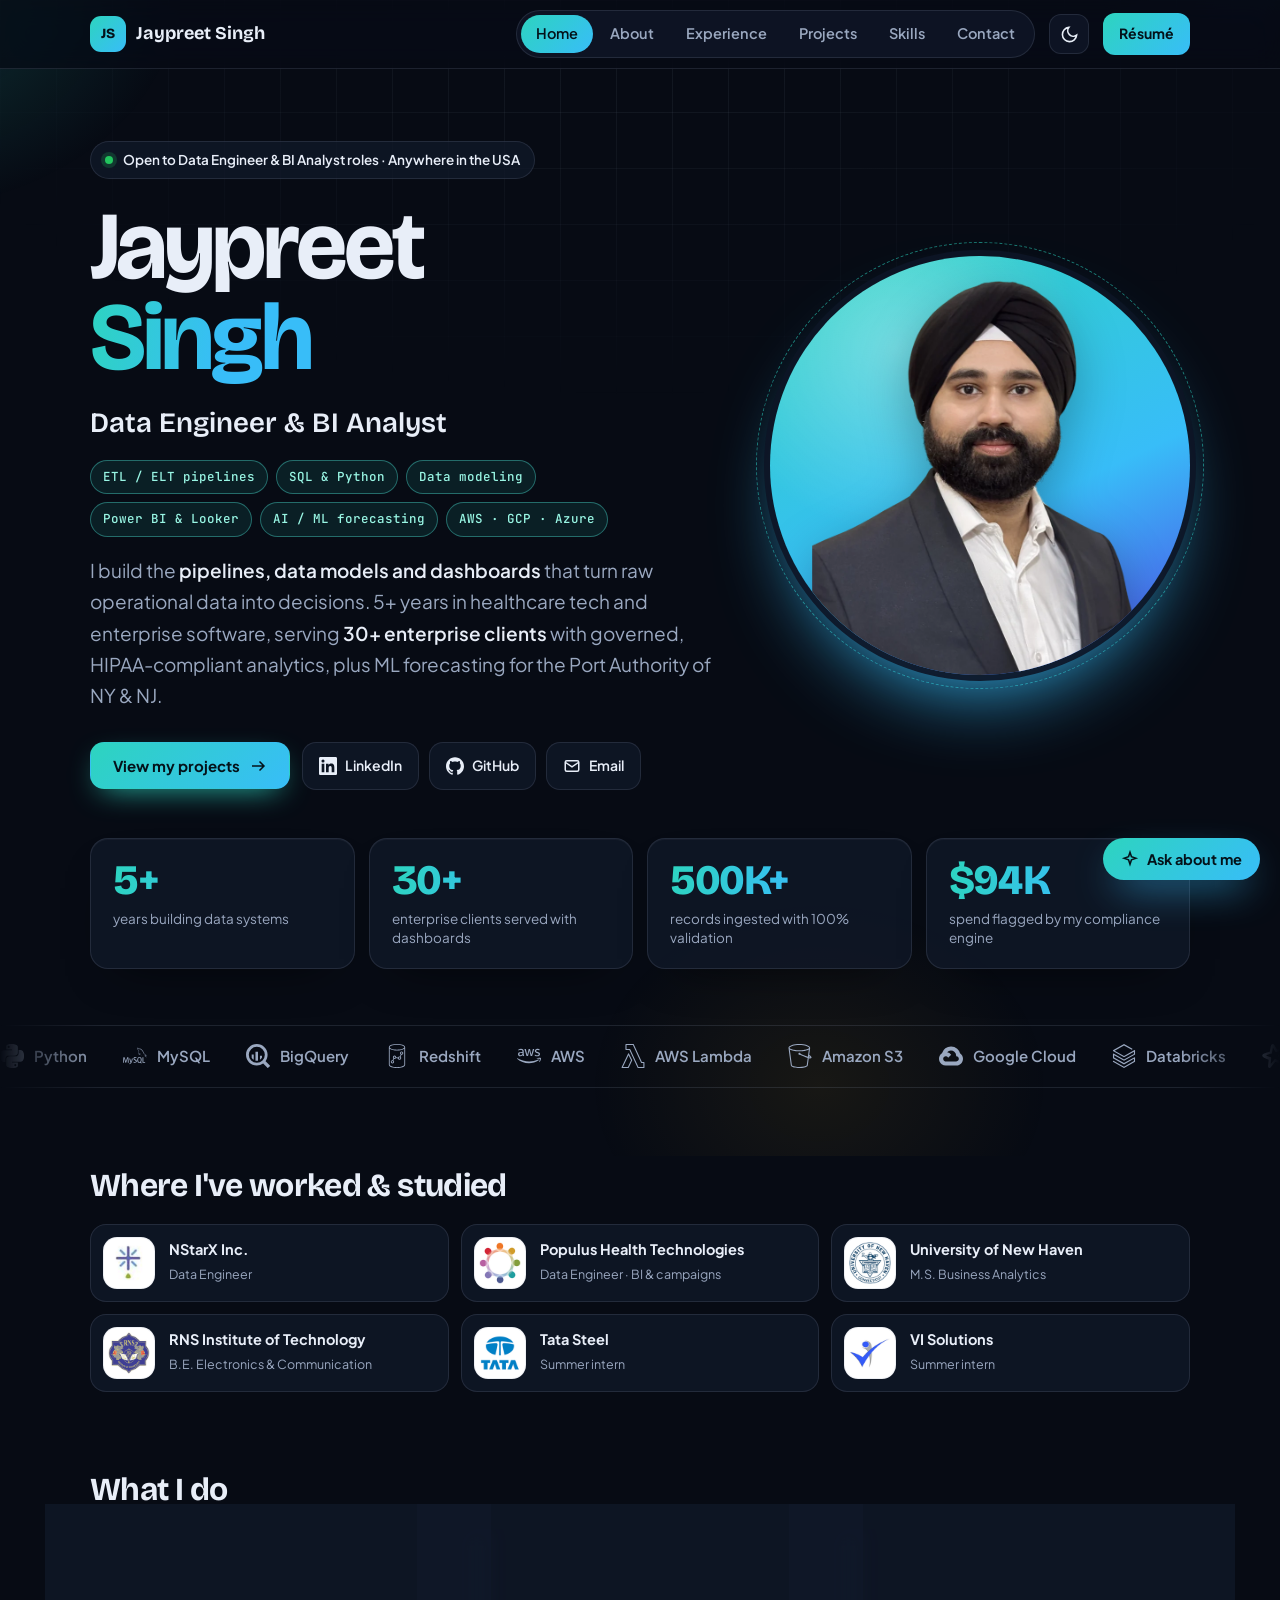
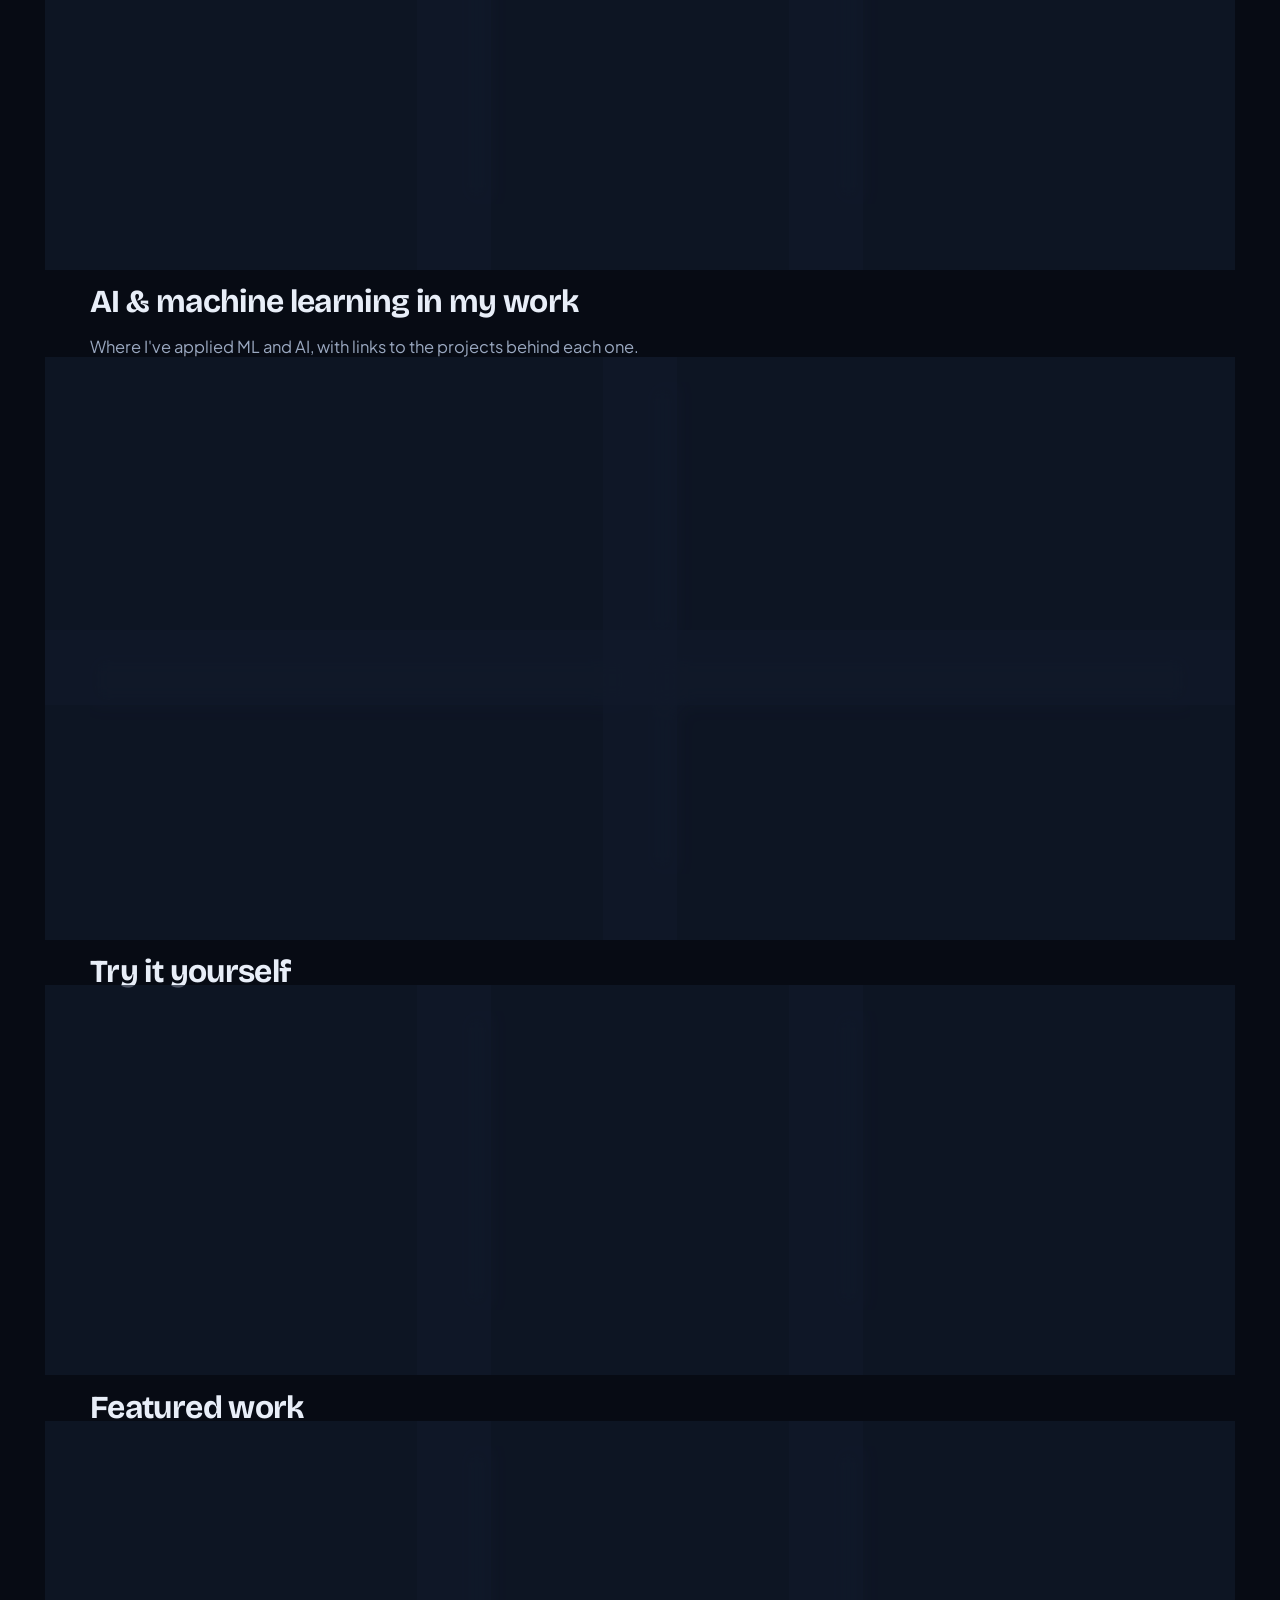
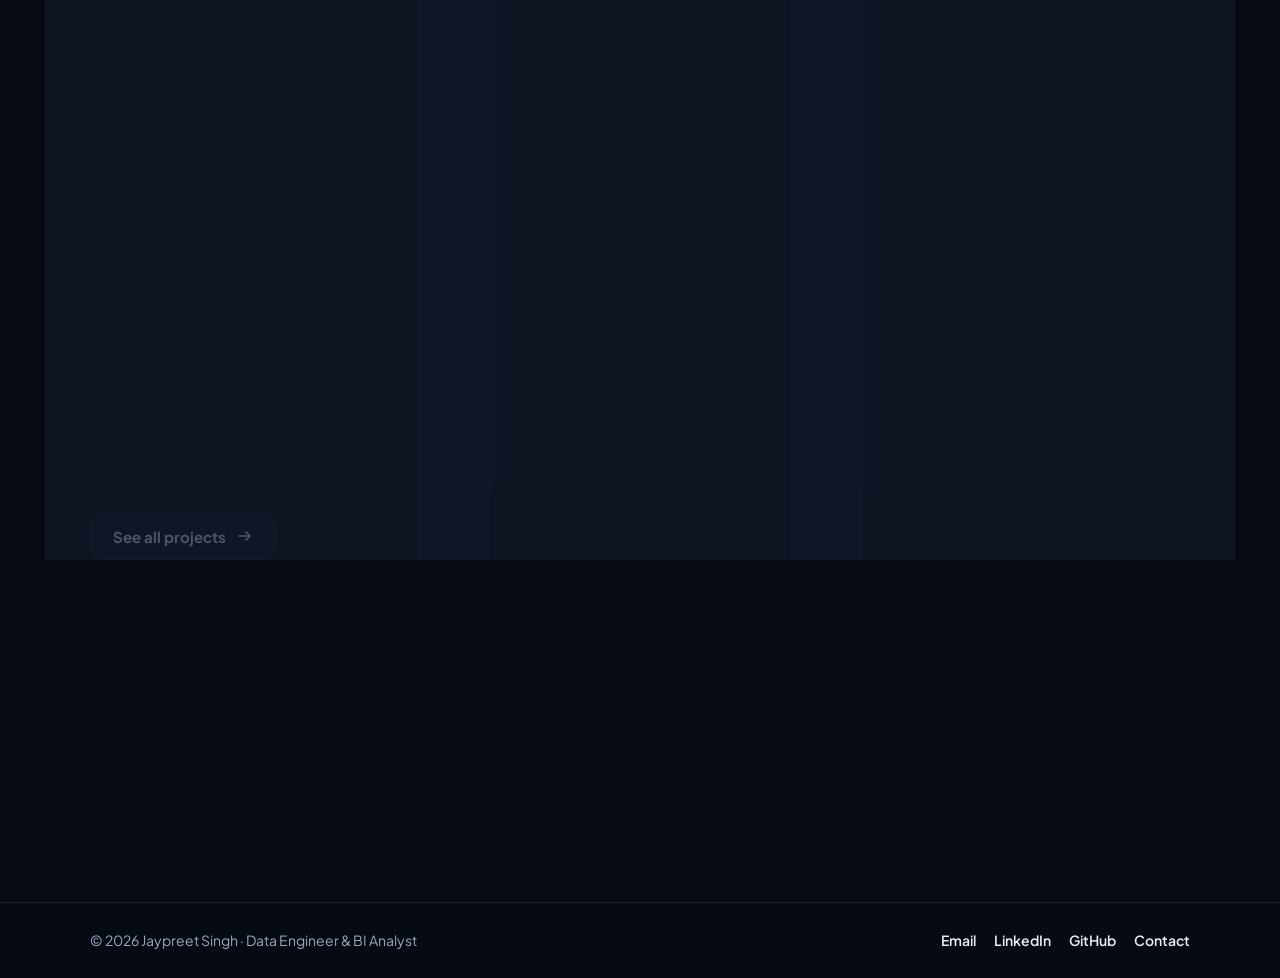
==== commit 5099fd72: "Upgrade chatbot and fixes" ====
--- a/index.html
+++ b/index.html
@@ -14,7 +14,7 @@
 <link rel="preconnect" href="https://fonts.googleapis.com">
 <link rel="preconnect" href="https://fonts.gstatic.com" crossorigin>
 <link href="https://fonts.googleapis.com/css2?family=Bricolage+Grotesque:opsz,wght@12..96,500;12..96,600;12..96,700;12..96,800&family=Plus+Jakarta+Sans:wght@400;500;600;700&family=JetBrains+Mono:wght@400;500&display=swap" rel="stylesheet">
-<link rel="stylesheet" href="css/style.css?v=6036521b">
+<link rel="stylesheet" href="css/style.css?v=60d630ad">
 <script>try{var t=localStorage.getItem("theme");if(t)document.documentElement.setAttribute("data-theme",t);}catch(e){}</script>
 </head>
 <body>
@@ -386,7 +386,7 @@
   <div class="chat-head"><span class="chat-av"><svg viewBox="0 0 24 24" fill="none" stroke="currentColor" stroke-width="2" aria-hidden="true"><path d="M12 3l1.9 5.8L20 11l-6.1 2.2L12 19l-1.9-5.8L4 11l6.1-2.2z"/></svg></span><div><b>Ask about Jaypreet</b><small>Facts about Jaypreet come only from his portfolio</small></div><button class="icon-btn" id="chat-close" type="button" aria-label="Close assistant"><svg viewBox="0 0 24 24" fill="none" stroke="currentColor" stroke-width="2" aria-hidden="true"><path d="M6 6l12 12M18 6L6 18"/></svg></button></div>
   <div class="chat-log" id="chat-log" aria-live="polite"></div>
   <div class="chat-sugg"><button type="button">Has he used Databricks?</button><button type="button">What did he do at Populus?</button><button type="button">Is he open to relocation?</button><button type="button">What ML has he built?</button></div>
-  <form class="chat-form" id="chat-form"><label class="sr-only" for="chat-input">Your question</label><input id="chat-input" type="text" placeholder="Ask a question…" autocomplete="off"><button class="btn btn-primary" type="submit" aria-label="Send"><svg viewBox="0 0 24 24" fill="none" stroke="currentColor" stroke-width="2" aria-hidden="true"><path d="M22 2 11 13M22 2l-7 20-4-9-9-4z"/></svg></button></form>
+  <form class="chat-form" id="chat-form"><label class="sr-only" for="chat-input">Your question</label><input id="chat-input" type="text" placeholder="Ask a question…" autocomplete="off" maxlength="500"><button class="btn btn-primary" type="submit" aria-label="Send"><svg viewBox="0 0 24 24" fill="none" stroke="currentColor" stroke-width="2" aria-hidden="true"><path d="M22 2 11 13M22 2l-7 20-4-9-9-4z"/></svg></button></form>
 </div>
 <button class="chat-fab" id="chat-fab" type="button" aria-expanded="false" aria-controls="chat"><svg viewBox="0 0 24 24" fill="none" stroke="currentColor" stroke-width="2" aria-hidden="true"><path d="M12 3l1.9 5.8L20 11l-6.1 2.2L12 19l-1.9-5.8L4 11l6.1-2.2z"/></svg><span>Ask about me</span></button>
 
@@ -411,6 +411,6 @@
 
 <script src="js/projects.js?v=86e68d90"></script>
 <script src="js/main.js?v=bc78e1b8"></script>
-<script src="js/features.js?v=89de95b1"></script>
+<script src="js/features.js?v=f6c3e135"></script>
 </body>
 </html>
--- a/css/style.css
+++ b/css/style.css
@@ -533,3 +533,6 @@
   a[href^="http"]:not(.btn):not(.link-btn)::after { content: ""; }
   .view.active { display: block; }
 }
+.msg p { margin: 0 0 6px; } .msg p:last-child { margin-bottom: 0; }
+.msg code { font-family: var(--font-mono); font-size: 12.5px; padding: 1px 5px; border-radius: 5px; background: var(--chip); color: var(--chip-text); }
+.chat-form input:disabled { opacity: .6; }
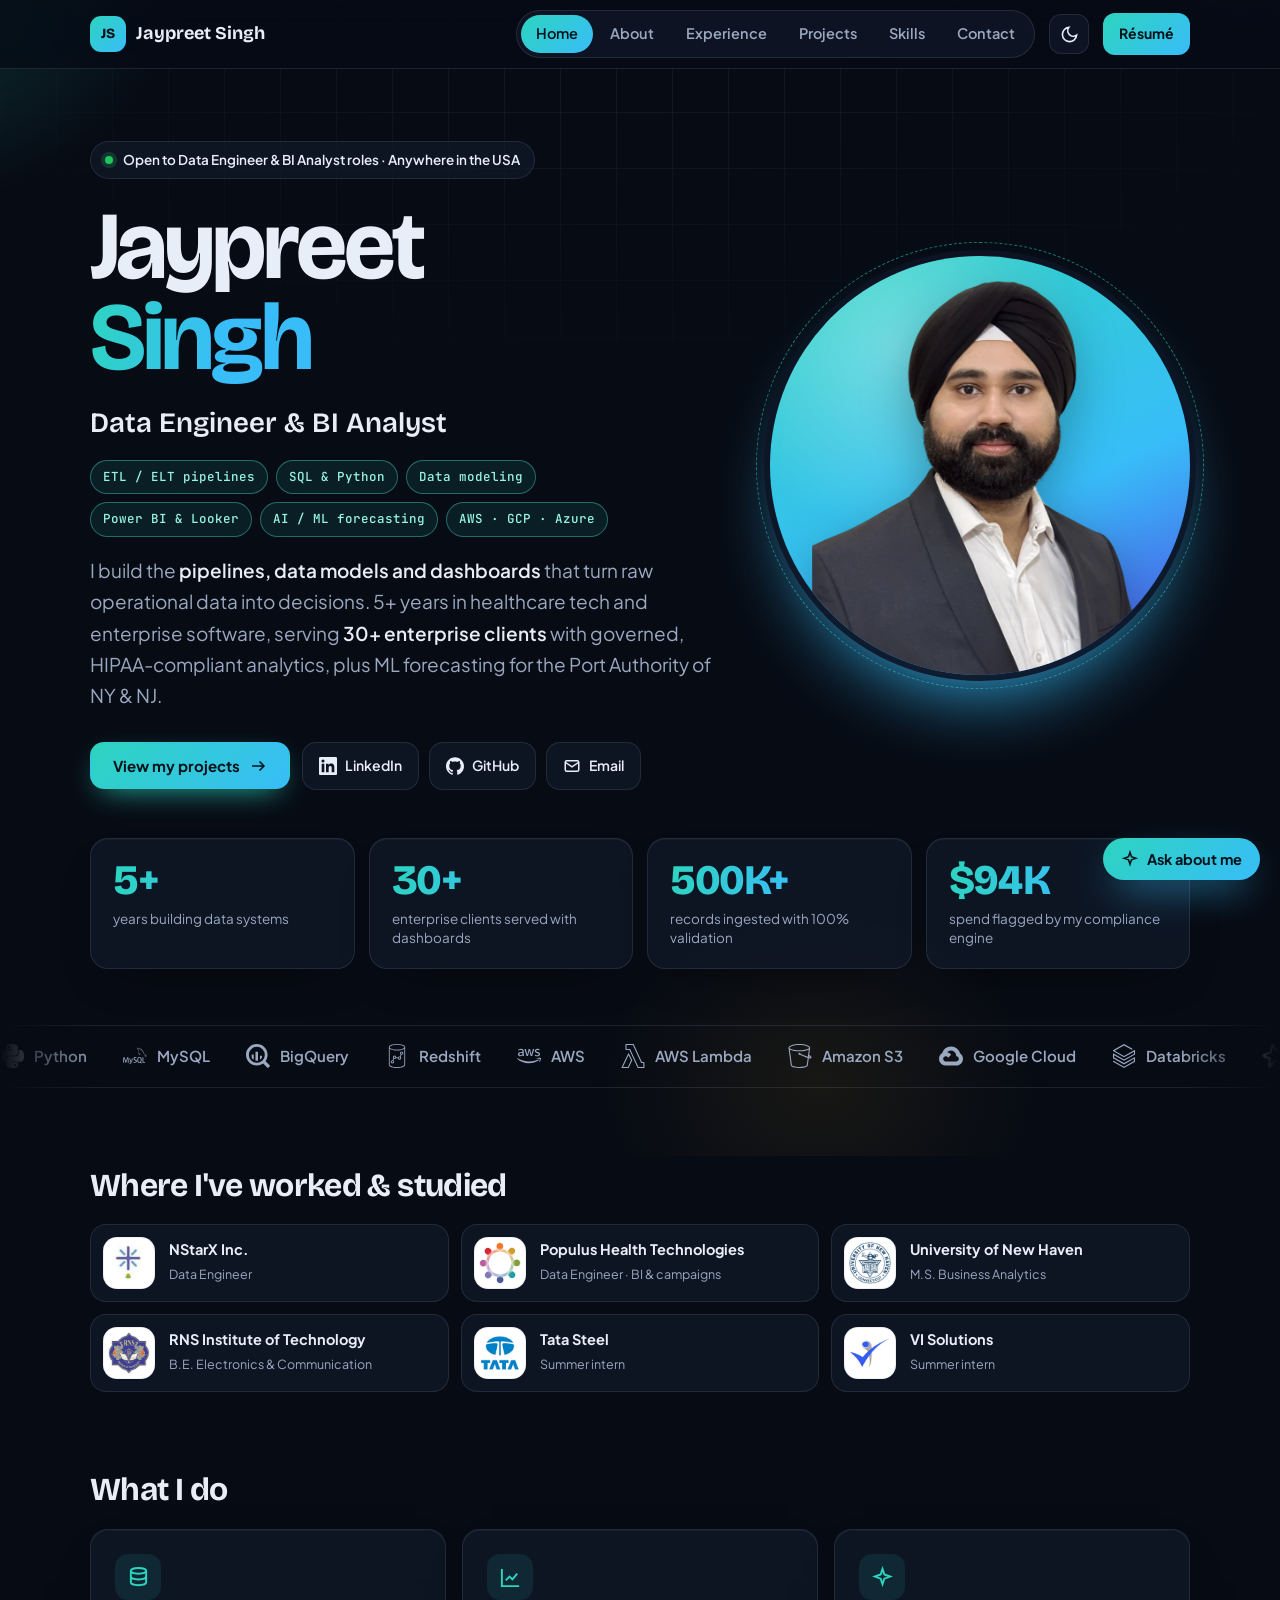
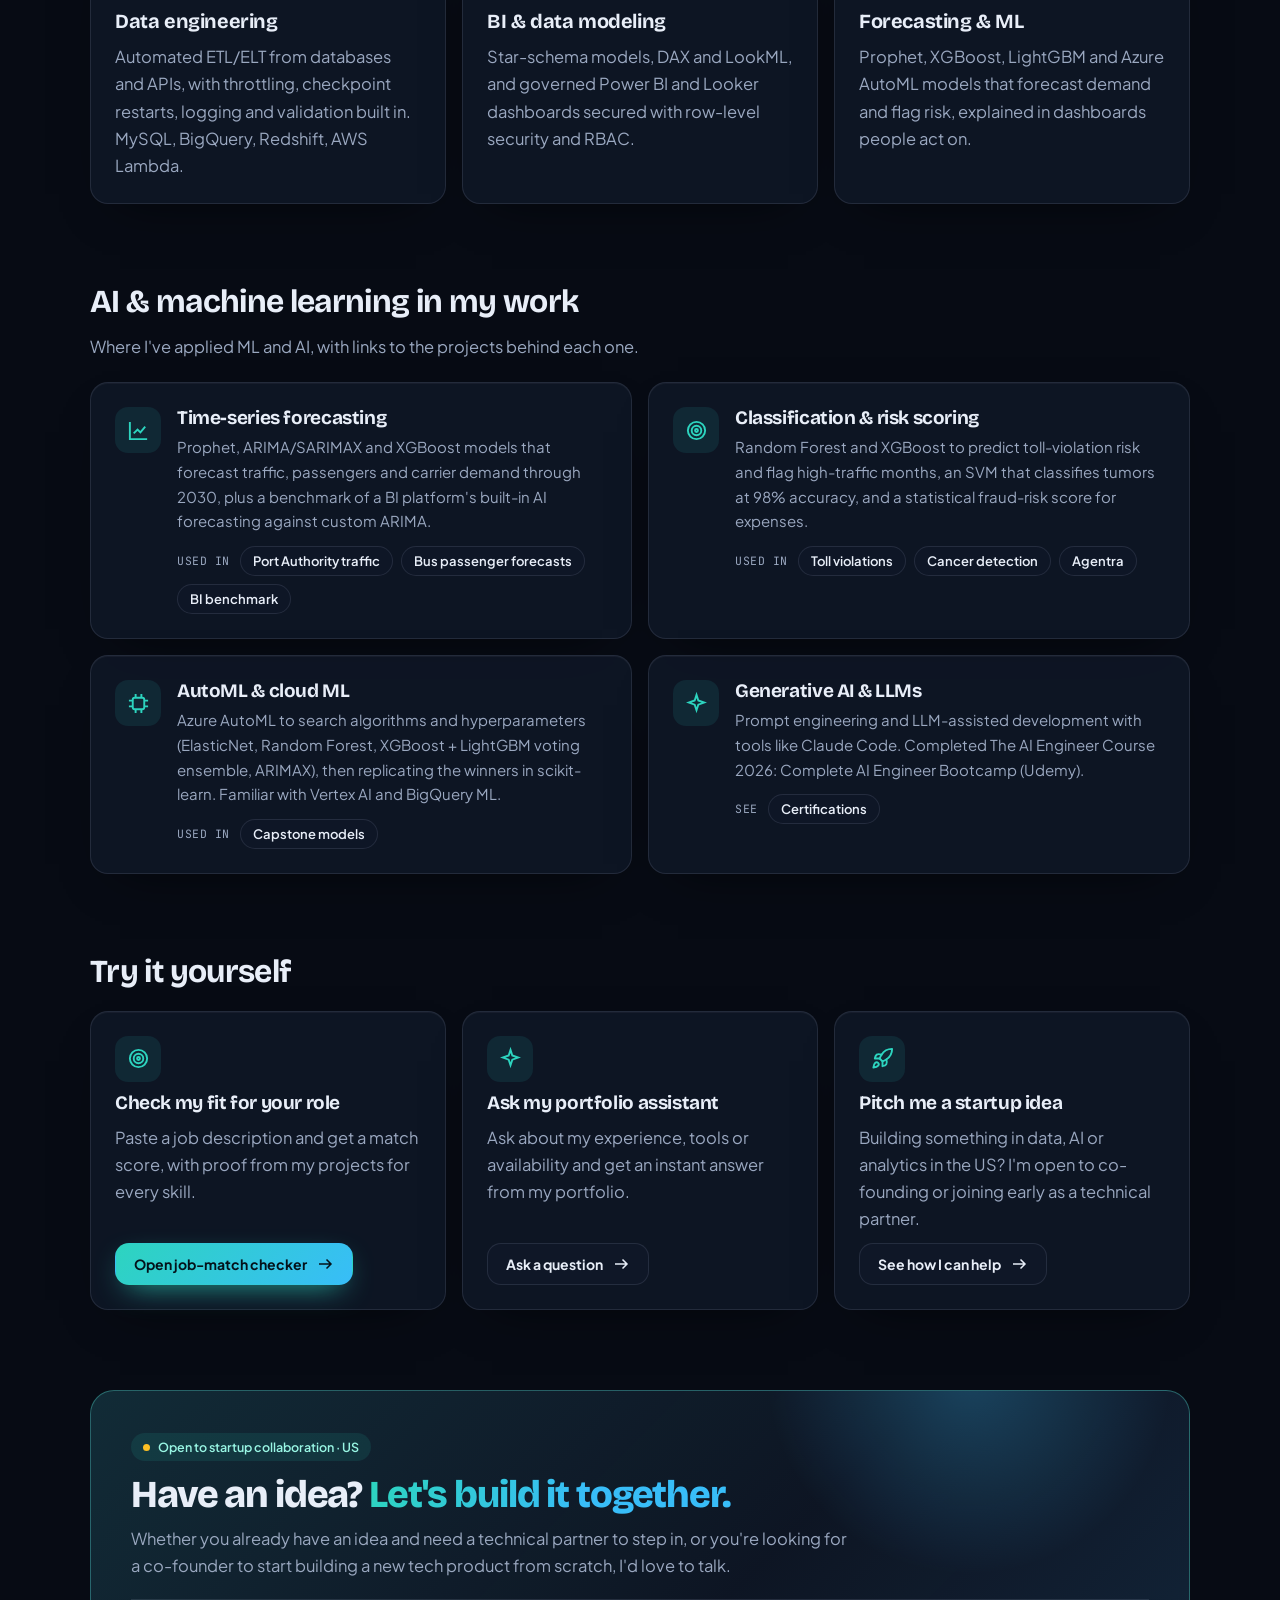
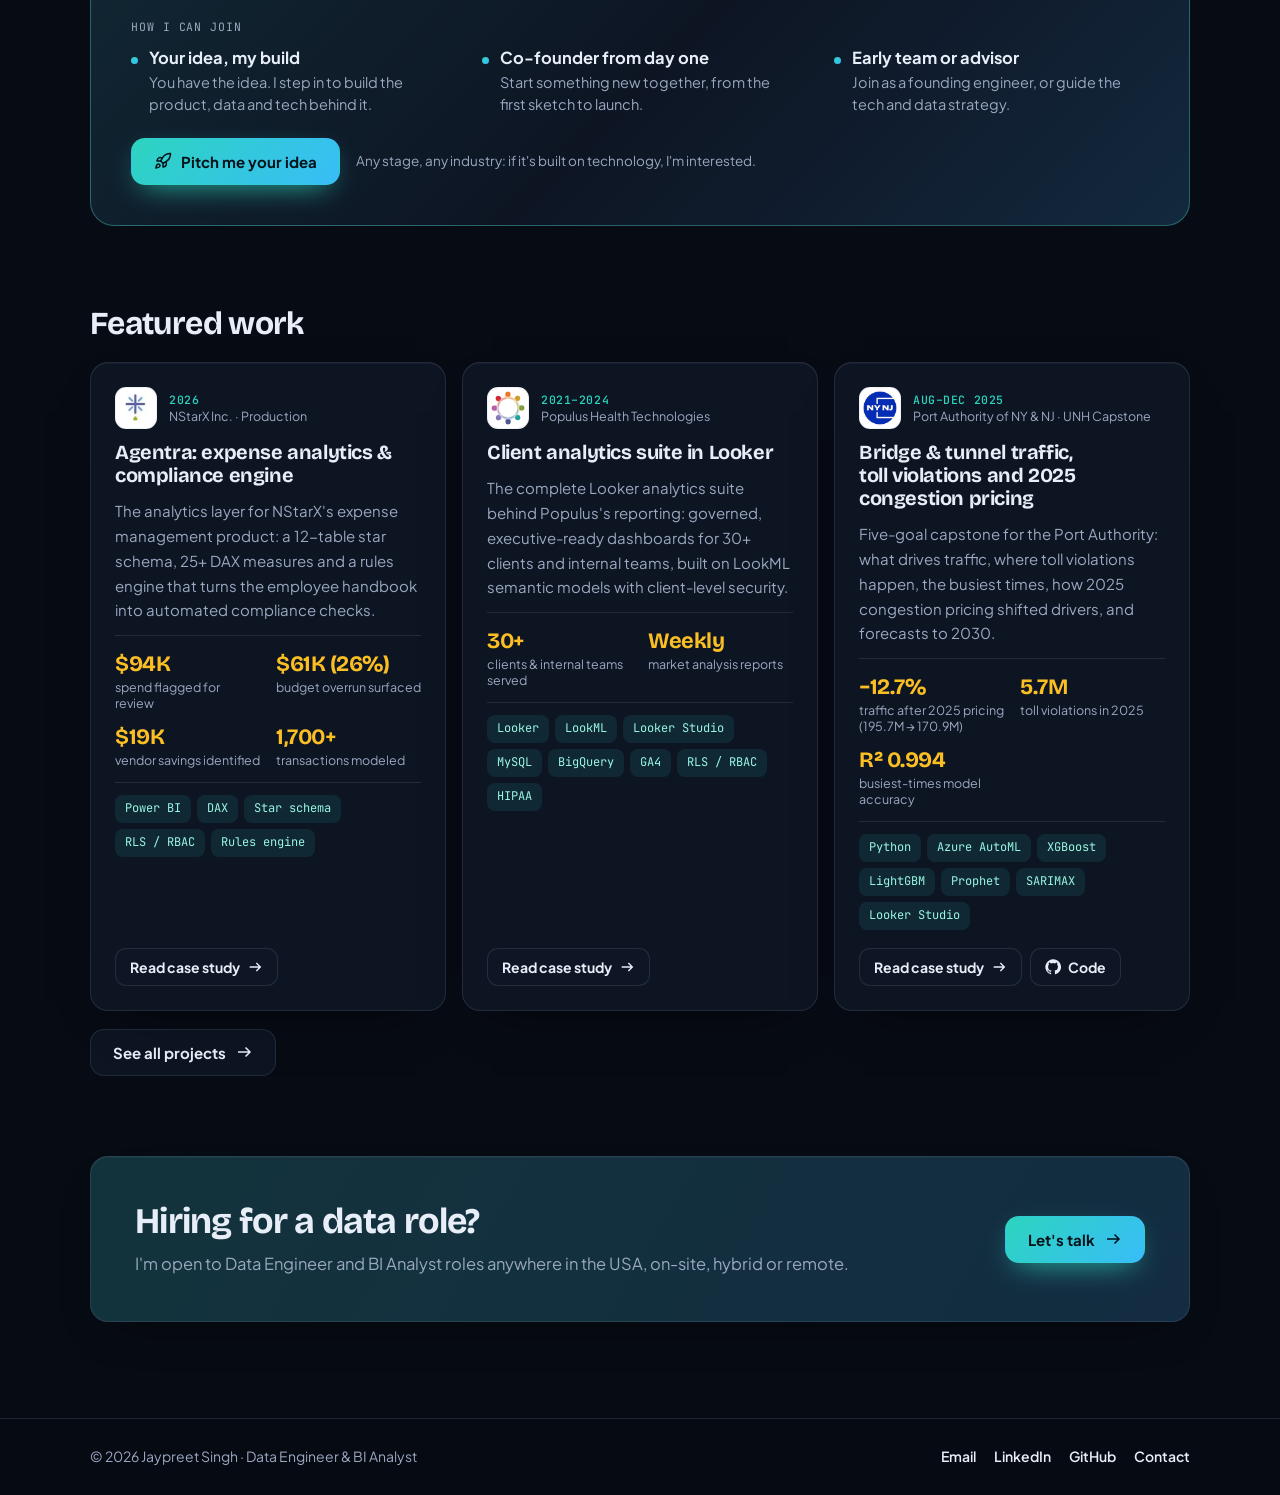
==== commit 0ab9ee9e: "Final version" ====
--- a/index.html
+++ b/index.html
@@ -10,11 +10,13 @@
 <meta property="og:type" content="website">
 <meta property="og:image" content="assets/og-image.jpg">
 <meta name="theme-color" content="#070B14">
+<link rel="icon" type="image/svg+xml" href="assets/favicon.svg">
 <link rel="icon" type="image/png" href="assets/favicon.png">
+<link rel="apple-touch-icon" href="assets/favicon.png">
 <link rel="preconnect" href="https://fonts.googleapis.com">
 <link rel="preconnect" href="https://fonts.gstatic.com" crossorigin>
 <link href="https://fonts.googleapis.com/css2?family=Bricolage+Grotesque:opsz,wght@12..96,500;12..96,600;12..96,700;12..96,800&family=Plus+Jakarta+Sans:wght@400;500;600;700&family=JetBrains+Mono:wght@400;500&display=swap" rel="stylesheet">
-<link rel="stylesheet" href="css/style.css?v=60d630ad">
+<link rel="stylesheet" href="css/style.css?v=d4e5ac04">
 <script>try{var t=localStorage.getItem("theme");if(t)document.documentElement.setAttribute("data-theme",t);}catch(e){}</script>
 </head>
 <body>
@@ -124,8 +126,23 @@
     <div class="grid-3 tools-strip">
       <div class="card card-hover try"><span class="ic"><svg viewBox="0 0 24 24" fill="none" stroke="currentColor" stroke-width="2" aria-hidden="true"><circle cx="12" cy="12" r="9"/><circle cx="12" cy="12" r="5"/><circle cx="12" cy="12" r="1.5"/></svg></span><h3>Check my fit for your role</h3><p class="muted">Paste a job description and get a match score, with proof from my projects for every skill.</p><button class="btn btn-primary" type="button" data-goto="skills|fit">Open job-match checker <svg viewBox="0 0 24 24" fill="none" stroke="currentColor" stroke-width="2" aria-hidden="true"><path d="M4 12h16M14 6l6 6-6 6"/></svg></button></div>
       <div class="card card-hover try"><span class="ic"><svg viewBox="0 0 24 24" fill="none" stroke="currentColor" stroke-width="2" aria-hidden="true"><path d="M12 3l1.9 5.8L20 11l-6.1 2.2L12 19l-1.9-5.8L4 11l6.1-2.2z"/></svg></span><h3>Ask my portfolio assistant</h3><p class="muted">Ask about my experience, tools or availability and get an instant answer from my portfolio.</p><button class="btn btn-ghost" type="button" data-ask>Ask a question <svg viewBox="0 0 24 24" fill="none" stroke="currentColor" stroke-width="2" aria-hidden="true"><path d="M4 12h16M14 6l6 6-6 6"/></svg></button></div>
-      <div class="card card-hover try"><span class="ic"><svg viewBox="0 0 24 24" fill="none" stroke="currentColor" stroke-width="2" aria-hidden="true"><path d="M3 3v18h18"/><path d="M7 15l4-4 3 3 5-6"/></svg></span><h3>Explore live project insights</h3><p class="muted">An interactive dashboard of my Port Authority of NY &amp; NJ findings: congestion pricing, forecasts and violations.</p><button class="btn btn-ghost" type="button" data-goto="projects|pa-dash">Open the dashboard <svg viewBox="0 0 24 24" fill="none" stroke="currentColor" stroke-width="2" aria-hidden="true"><path d="M4 12h16M14 6l6 6-6 6"/></svg></button></div>
-    </div>
+      <div class="card card-hover try"><span class="ic"><svg viewBox="0 0 24 24" fill="none" stroke="currentColor" stroke-width="2" stroke-linecap="round" stroke-linejoin="round" aria-hidden="true"><path d="M4.5 16.5c-1.5 1.26-2 5-2 5s3.74-.5 5-2c.71-.84.7-2.13-.09-2.91a2.18 2.18 0 0 0-2.91-.09z"/><path d="M12 15l-3-3a22 22 0 0 1 2-3.95A12.88 12.88 0 0 1 22 2c0 2.72-.78 7.5-6 11a22.35 22.35 0 0 1-4 2z"/><path d="M9 12H4s.55-3.03 2-4c1.62-1.08 5 0 5 0"/><path d="M12 15v5s3.03-.55 4-2c1.08-1.62 0-5 0-5"/></svg></span><h3>Pitch me a startup idea</h3><p class="muted">Building something in data, AI or analytics in the US? I'm open to co-founding or joining early as a technical partner.</p><button class="btn btn-ghost" type="button" data-goto="home|startup">See how I can help <svg viewBox="0 0 24 24" fill="none" stroke="currentColor" stroke-width="2" aria-hidden="true"><path d="M4 12h16M14 6l6 6-6 6"/></svg></button></div>
+    </div>
+
+    <section class="startup gap-top" id="startup" aria-labelledby="startup-title">
+      <div class="startup-glow" aria-hidden="true"></div>
+      <span class="startup-badge"><i aria-hidden="true"></i>Open to startup collaboration · US</span>
+      <h2 id="startup-title">Have an idea? <span class="grad">Let's build it together.</span></h2>
+      <p class="startup-lede">Whether you already have an idea and need a technical partner to step in, or you're looking for a co-founder to start building a new tech product from scratch, I'd love to talk.</p>
+      <div class="startup-fields">
+        <span class="sf-label">How I can join</span>
+        <ul class="sf-list"><li><button type="button" data-pitch="Your idea, my build"><b>Your idea, my build</b><span>You have the idea. I step in to build the product, data and tech behind it.</span></button></li><li><button type="button" data-pitch="Co-founder from day one"><b>Co-founder from day one</b><span>Start something new together, from the first sketch to launch.</span></button></li><li><button type="button" data-pitch="Early team or advisor"><b>Early team or advisor</b><span>Join as a founding engineer, or guide the tech and data strategy.</span></button></li></ul>
+      </div>
+      <div class="startup-cta">
+        <button class="btn btn-primary" type="button" data-pitch=""><svg viewBox="0 0 24 24" fill="none" stroke="currentColor" stroke-width="2" stroke-linecap="round" stroke-linejoin="round" aria-hidden="true"><path d="M4.5 16.5c-1.5 1.26-2 5-2 5s3.74-.5 5-2c.71-.84.7-2.13-.09-2.91a2.18 2.18 0 0 0-2.91-.09z"/><path d="M12 15l-3-3a22 22 0 0 1 2-3.95A12.88 12.88 0 0 1 22 2c0 2.72-.78 7.5-6 11a22.35 22.35 0 0 1-4 2z"/><path d="M9 12H4s.55-3.03 2-4c1.62-1.08 5 0 5 0"/><path d="M12 15v5s3.03-.55 4-2c1.08-1.62 0-5 0-5"/></svg> Pitch me your idea</button>
+        <span class="startup-note">Any stage, any industry: if it's built on technology, I'm interested.</span>
+      </div>
+    </section>
 
     <h2 class="section-title gap-top">Featured work</h2>
     <div class="proj-grid" id="home-projects"></div>
@@ -292,18 +309,6 @@
       <button class="filter" type="button" data-f="hw" aria-pressed="false">Engineering &amp; IoT</button>
     </div>
     <div class="proj-grid" id="project-grid"></div>
-    <div class="card pa-dash gap-top" id="pa-dash">
-      <div class="pa-head"><span class="logo" title="Port Authority of NY & NJ"><img src="assets/logos/port-authority.png" alt="Port Authority of NY & NJ logo"></span><div><span class="kicker">Interactive insights</span><h2>Port Authority of NY &amp; NJ, in numbers</h2><p class="muted">Key findings from my two Port Authority projects. Pick a view; every figure comes from the final project reports.</p></div></div>
-      <div class="pa-tabs" role="tablist" aria-label="Choose a view">
-        <button type="button" role="tab" data-view-key="pricing">2025 congestion pricing</button>
-        <button type="button" role="tab" data-view-key="bridges">Bridge forecast 2025–30</button>
-        <button type="button" role="tab" data-view-key="bus">Bus passengers 2025–30</button>
-        <button type="button" role="tab" data-view-key="violations">Toll violations</button>
-        <button type="button" role="tab" data-view-key="seasons">Seasonality</button>
-      </div>
-      <div id="pa-chart" class="pa-chart" role="tabpanel" aria-live="polite"></div>
-    </div>
-
     <div class="card cta-band gap-top">
       <div><h2>More on GitHub</h2><p>Code for the Port Authority projects, Power BI work, the SVM classifier and LabVIEW test procedure.</p></div>
       <a class="btn btn-primary" href="https://github.com/jaypreet-singh" target="_blank" rel="noopener"><svg fill="currentColor" aria-hidden="true" role="img" viewBox="0 0 24 24" xmlns="http://www.w3.org/2000/svg"><path d="M12 .297c-6.63 0-12 5.373-12 12 0 5.303 3.438 9.8 8.205 11.385.6.113.82-.258.82-.577 0-.285-.01-1.04-.015-2.04-3.338.724-4.042-1.61-4.042-1.61C4.422 18.07 3.633 17.7 3.633 17.7c-1.087-.744.084-.729.084-.729 1.205.084 1.838 1.236 1.838 1.236 1.07 1.835 2.809 1.305 3.495.998.108-.776.417-1.305.76-1.605-2.665-.3-5.466-1.332-5.466-5.93 0-1.31.465-2.38 1.235-3.22-.135-.303-.54-1.523.105-3.176 0 0 1.005-.322 3.3 1.23.96-.267 1.98-.399 3-.405 1.02.006 2.04.138 3 .405 2.28-1.552 3.285-1.23 3.285-1.23.645 1.653.24 2.873.12 3.176.765.84 1.23 1.91 1.23 3.22 0 4.61-2.805 5.625-5.475 5.92.42.36.81 1.096.81 2.22 0 1.606-.015 2.896-.015 3.286 0 .315.21.69.825.57C20.565 22.092 24 17.592 24 12.297c0-6.627-5.373-12-12-12"/></svg> github.com/jaypreet-singh</a>
@@ -323,7 +328,7 @@
       <div class="fit-head"><div><span class="kicker">Job-match checker</span><h2>Check my fit for your role</h2><p class="muted">Paste a job description. The checker finds the tools and skills it asks for, shows which ones I bring with proof from my work, and which ones I don't have yet. It runs in your browser; nothing is sent anywhere.</p></div></div>
       <label class="sr-only" for="fit-input">Job description</label>
       <textarea id="fit-input" placeholder="Paste the job description here…"></textarea>
-      <div class="btns"><button class="btn btn-primary" type="button" id="fit-run">Check my fit</button><button class="btn btn-ghost" type="button" id="fit-sample">Try a sample job</button><button class="btn btn-ghost" type="button" id="fit-clear">Clear</button></div>
+      <div class="btns"><button class="btn btn-primary" type="button" id="fit-run">Check my fit</button><button class="btn btn-ghost" type="button" id="fit-clear">Clear</button></div>
       <div id="fit-result" aria-live="polite"></div>
     </div>
 
@@ -344,7 +349,7 @@
   <div class="wrap page-head">
     <span class="kicker">Contact</span>
     <h1>Let's talk about <span class="grad">your data</span></h1>
-    <p>Hiring for a data engineering or analytics role, or have a project in mind? Email is the fastest way to reach me.</p>
+    <p>Hiring for a data role, or building a startup and looking for a data &amp; AI partner? Email is the fastest way to reach me.</p>
   </div>
   <div class="wrap section">
     <div class="contact-grid">
@@ -411,6 +416,6 @@
 
 <script src="js/projects.js?v=86e68d90"></script>
 <script src="js/main.js?v=bc78e1b8"></script>
-<script src="js/features.js?v=f6c3e135"></script>
+<script src="js/features.js?v=d8be497c"></script>
 </body>
 </html>
--- a/css/style.css
+++ b/css/style.css
@@ -501,6 +501,30 @@
 .toast.show { opacity: 1; transform: translate(-50%, 0); }
 .ai-tag { font-size: 11.5px; color: var(--muted); font-family: var(--font-mono); margin-top: 8px; }
 
+/* ================= Startup collaboration (one compact box) ================= */
+.startup { position: relative; overflow: hidden; isolation: isolate; padding: clamp(24px, 3.5vw, 40px); border-radius: 24px;
+  border: 1px solid color-mix(in srgb, var(--accent) 30%, var(--line));
+  background: linear-gradient(135deg, color-mix(in srgb, var(--accent) 12%, var(--surface)) 0%, var(--surface) 55%, color-mix(in srgb, var(--accent-2) 12%, var(--surface)) 100%); }
+.startup-glow { position: absolute; z-index: -1; top: -55%; right: 0; width: min(440px, 80%); aspect-ratio: 1; border-radius: 50%;
+  background: radial-gradient(circle, color-mix(in srgb, var(--accent-2) 28%, transparent), transparent 65%); }
+.startup-badge { display: inline-flex; align-items: center; gap: 8px; padding: 6px 12px; border-radius: 999px; font: 600 12.5px var(--font-body); color: var(--chip-text); background: var(--chip); }
+.startup-badge i { width: 7px; height: 7px; border-radius: 50%; background: var(--warm); }
+.startup h2 { font-size: clamp(26px, 3.4vw, 38px); font-weight: 800; letter-spacing: -0.03em; margin: 12px 0 8px; }
+.startup-lede { color: var(--muted); font-size: 16.5px; max-width: 44em; }
+.startup-fields { margin-top: 20px; padding-top: 18px; border-top: 1px solid var(--line); }
+.sf-label { display: block; font-family: var(--font-mono); font-size: 11.5px; text-transform: uppercase; letter-spacing: .08em; color: var(--muted); margin-bottom: 10px; }
+.sf-list { list-style: none; margin: 0; padding: 0; display: grid; grid-template-columns: repeat(3, minmax(0, 1fr)); gap: 14px 36px; }
+.sf-list li { position: relative; padding-left: 18px; }
+.sf-list li::before { content: ""; position: absolute; left: 0; top: .62em; width: 7px; height: 7px; border-radius: 50%; background: linear-gradient(135deg, var(--accent), var(--accent-2)); }
+.sf-list button { display: grid; gap: 4px; text-align: left; font: inherit; color: var(--text); background: none; border: 0; padding: 0; cursor: pointer; }
+.sf-list b { font: 700 16.5px var(--font-body); width: fit-content; background-image: linear-gradient(var(--accent), var(--accent)); background-size: 0 2px; background-position: 0 100%; background-repeat: no-repeat; transition: background-size .2s, color .2s; }
+.sf-list span { font-size: 14.5px; color: var(--muted); line-height: 1.5; }
+.sf-list button:hover b, .sf-list button:focus-visible b { color: var(--accent); background-size: 100% 2px; }
+@media (max-width: 760px) { .sf-list { grid-template-columns: 1fr; } }
+.startup-cta { display: flex; flex-wrap: wrap; align-items: center; gap: 10px 16px; margin-top: 22px; }
+.startup-cta .btn svg { width: 18px; height: 18px; }
+.startup-note { font-size: 13.5px; color: var(--muted); }
+
 /* ================= Print / Save as PDF ================= */
 @media print {
   :root, :root[data-theme="dark"] {
@@ -512,7 +536,7 @@
   body { background: #fff; font-size: 12.5px; }
   body::before, body::after { display: none; }
   .topbar { position: static; background: #fff; border-bottom: 1px solid var(--line); backdrop-filter: none; }
-  .tabs, .theme-toggle, .menu-toggle, .resume-menu, .chat, .chat-fab, .cmdk, .toast, .marquee, .tools-strip, .try-title, .filters, .ring { display: none !important; }
+  .tabs, .theme-toggle, .menu-toggle, .resume-menu, .chat, .chat-fab, .cmdk, .toast, .marquee, .tools-strip, .try-title, .filters, .ring, .startup-cta, .startup-glow { display: none !important; }
   .grad { background: none !important; -webkit-background-clip: border-box; background-clip: border-box; color: var(--accent) !important; }
   .card { box-shadow: none; backdrop-filter: none; break-inside: avoid; }
   .proj, .job, .step, .layer, .edu, .cert, .kpi, .ai, .org { break-inside: avoid; }
@@ -536,3 +560,4 @@
 .msg p { margin: 0 0 6px; } .msg p:last-child { margin-bottom: 0; }
 .msg code { font-family: var(--font-mono); font-size: 12.5px; padding: 1px 5px; border-radius: 5px; background: var(--chip); color: var(--chip-text); }
 .chat-form input:disabled { opacity: .6; }
+#startup, #fit, .view section[id] { scroll-margin-top: 84px; }
